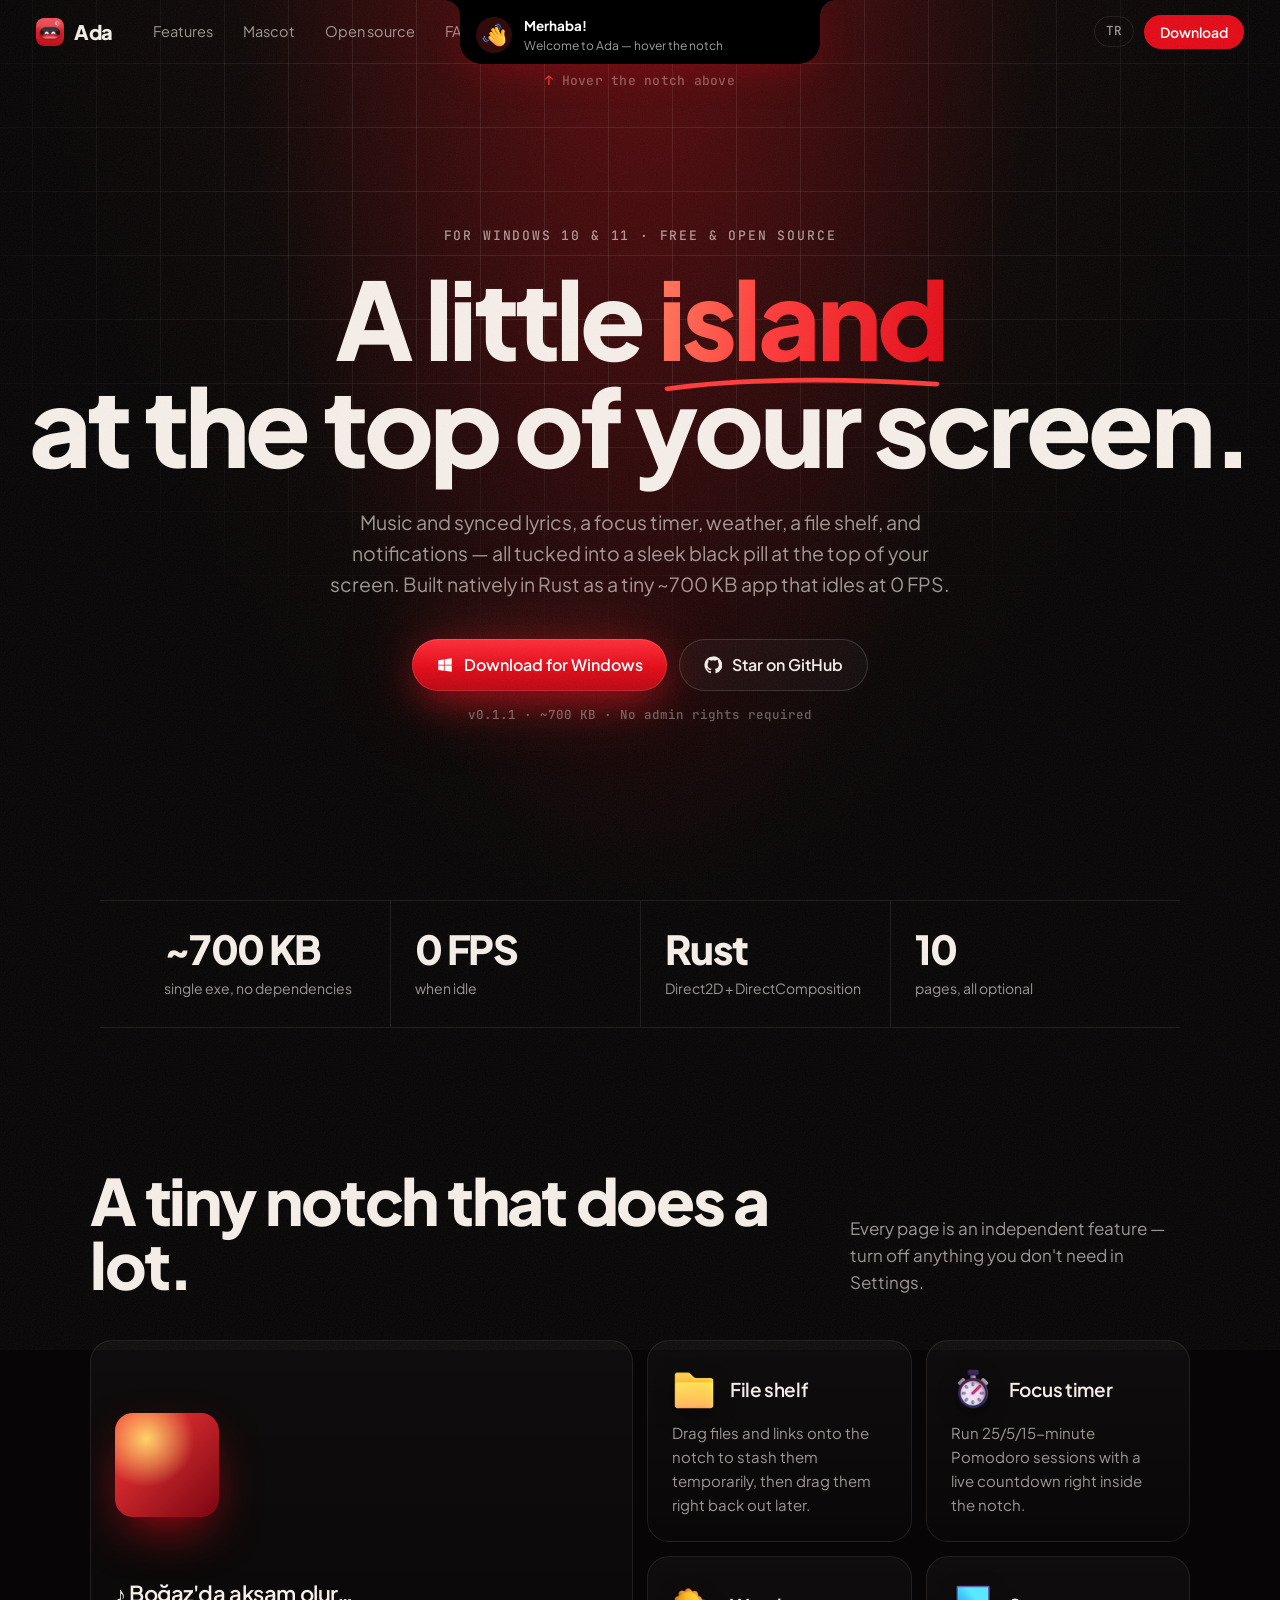
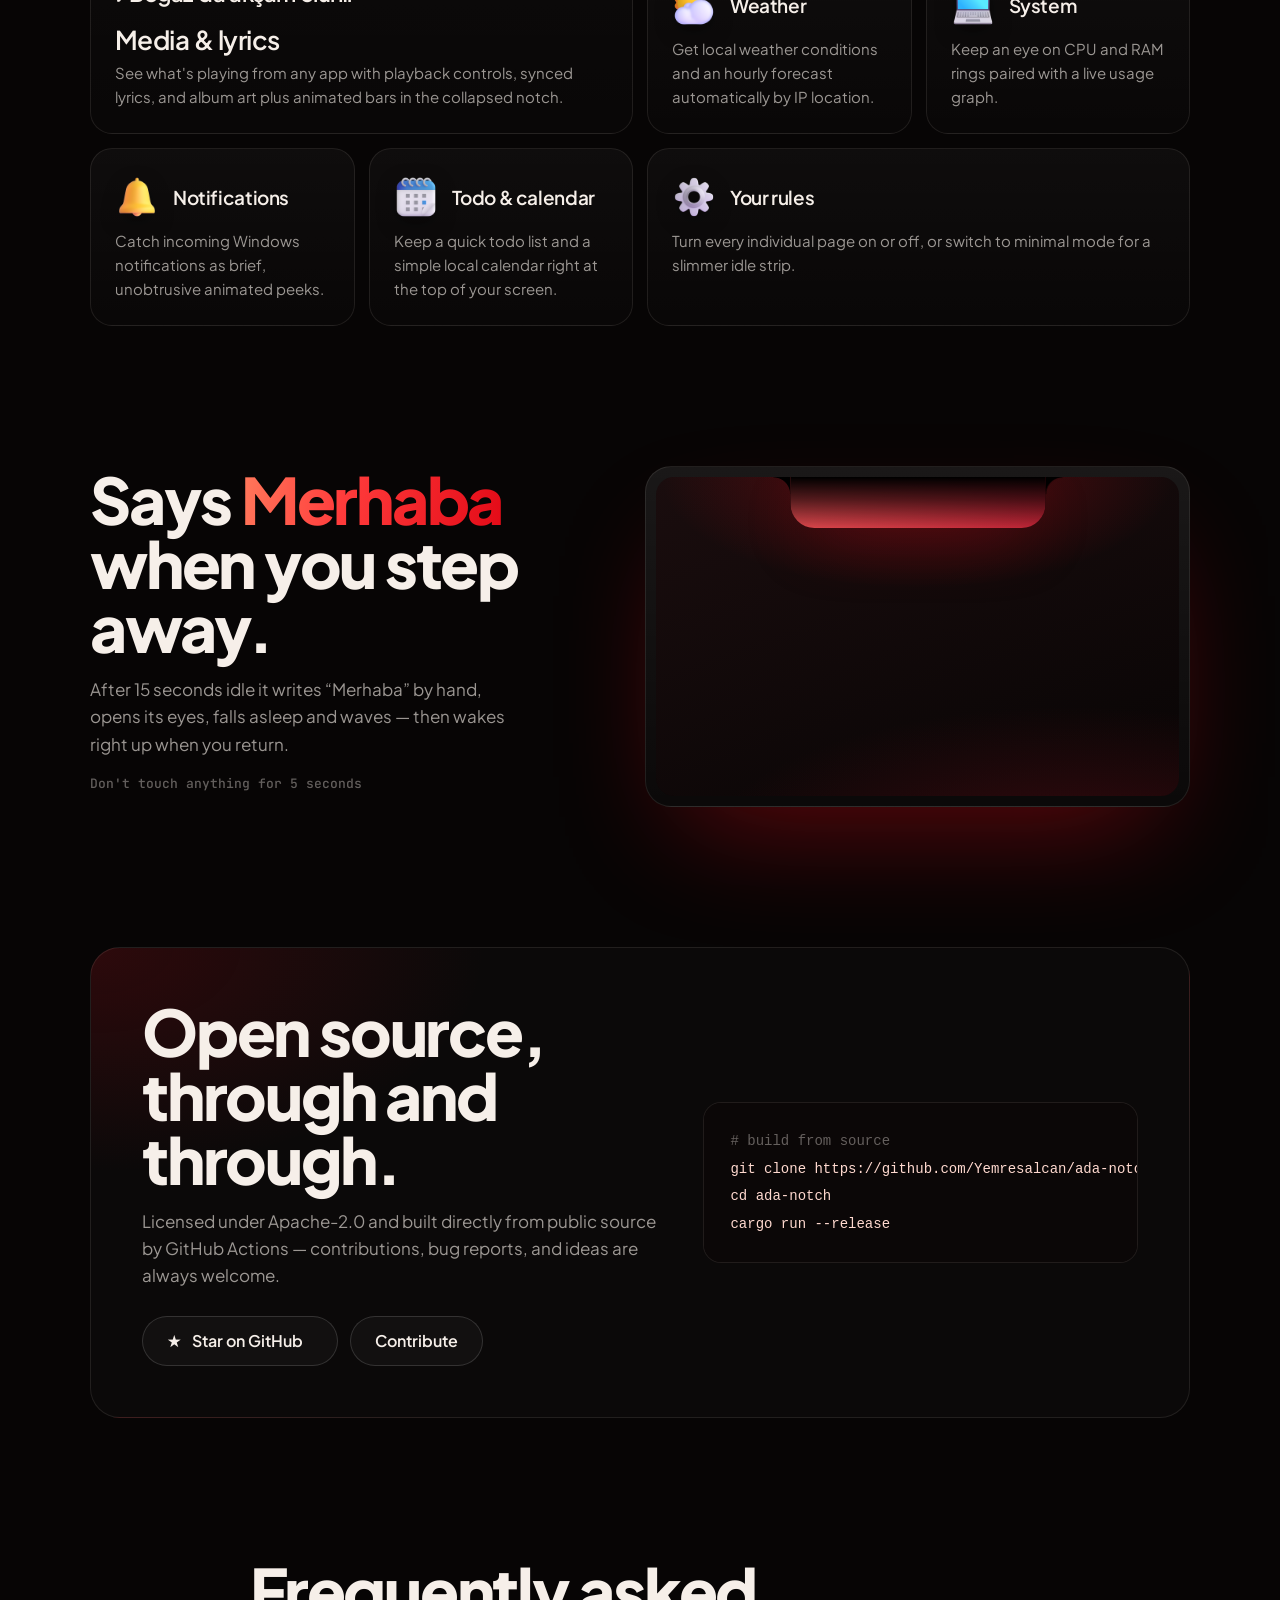
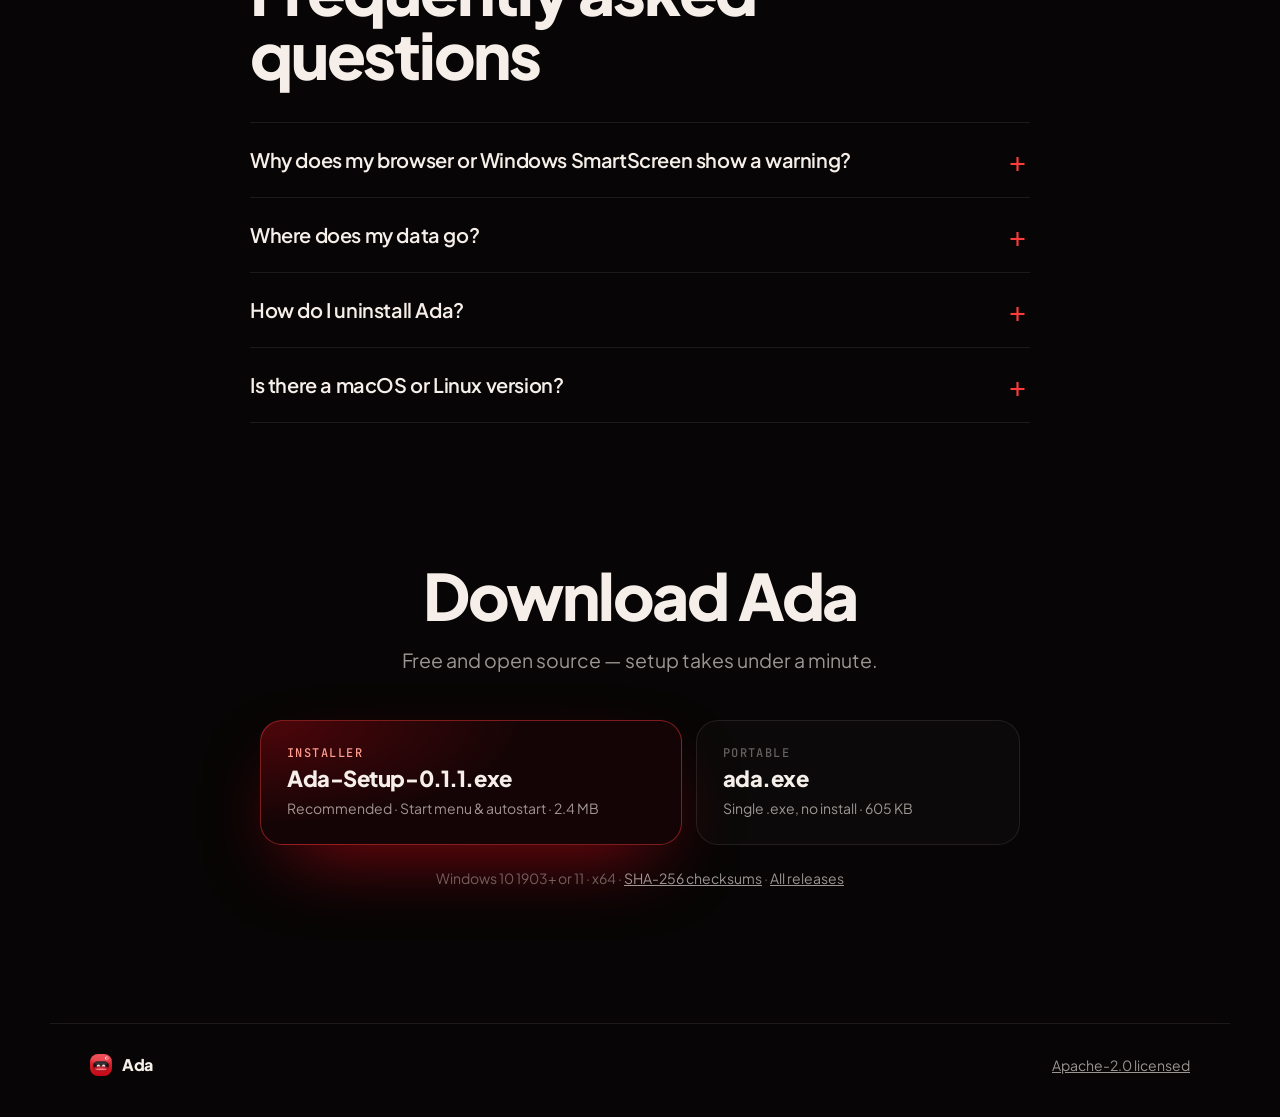
==== docs/index.html @ 8c5341e0 "Website: hero GitHub button asks for a star" ====
<!doctype html>
<html lang="tr">
<head>
  <meta charset="utf-8">
  <meta name="viewport" content="width=device-width, initial-scale=1">
  <title>Ada — Windows için Dynamic Island</title>
  <meta name="description" content="Ada, Windows 10 ve 11 için ücretsiz, açık kaynak Dynamic Island tarzı bir çentik: müzik, şarkı sözleri, odak zamanlayıcısı, hava durumu ve dosya rafı.">
  <meta name="theme-color" content="#070505">
  <meta property="og:title" content="Ada — Dynamic Island for Windows">
  <meta property="og:description" content="A free, open-source Dynamic Island-style notch for Windows 10 & 11.">
  <meta property="og:image" content="assets/og.png">
  <meta property="og:type" content="website">
  <link rel="icon" type="image/png" href="assets/favicon.png">
  <link rel="apple-touch-icon" href="assets/icon.png">
  <link rel="preconnect" href="https://fonts.googleapis.com">
  <link rel="preconnect" href="https://fonts.gstatic.com" crossorigin>
  <link href="https://fonts.googleapis.com/css2?family=Caveat:wght@600&family=JetBrains+Mono:wght@500&family=Plus+Jakarta+Sans:wght@400;500;600;700;800&display=swap" rel="stylesheet">
  <link rel="stylesheet" href="notch.css?v=6">
  <link rel="stylesheet" href="styles.css?v=6">
</head>
<body>
  <div class="grain" aria-hidden="true"></div>

  <!-- The live notch: the page itself plays the Windows screen. -->
  <div class="ada" id="ada" data-state="collapsed" aria-label="Ada demo"></div>

  <header class="nav">
    <a class="brand" href="#top" aria-label="Ada">
      <img src="assets/icon.png" alt="" width="28" height="28">
      <span>Ada</span>
    </a>
    <nav class="nav-links">
      <a href="#features" data-i18n="nav.features">Özellikler</a>
      <a href="#mascot" data-i18n="nav.mascot">Maskot</a>
      <a href="#opensource" data-i18n="nav.opensource">Açık kaynak</a>
      <a href="#faq" data-i18n="nav.faq">SSS</a>
    </nav>
    <div class="nav-actions">
      <button class="lang" id="lang-toggle" type="button" aria-label="Language">EN</button>
      <a class="btn btn-small" data-download="setup" href="https://github.com/Yemresalcan/ada-notch/releases/latest" data-i18n="nav.download">İndir</a>
    </div>
  </header>

  <main id="top">
    <section class="hero">
      <div class="hero-beam" aria-hidden="true"></div>
      <div class="hero-spot" aria-hidden="true"></div>
      <p class="hint"><span class="hint-arrow">↑</span> <span data-i18n="hero.hint">Üstteki çentiğin üzerine gel</span></p>
      <p class="eyebrow reveal" data-i18n="hero.eyebrow">Windows 10 &amp; 11 için · Ücretsiz ve açık kaynak</p>
      <h1 class="reveal" data-i18n-html="hero.title_html">Ekranının tepesinde<br>küçük bir <em>ada</em>.</h1>
      <p class="lede reveal" data-i18n="hero.sub">Müzik ve şarkı sözleri, odak zamanlayıcısı, hava durumu, dosya rafı ve bildirimler — hepsi ekranın tepesindeki küçük, siyah bir çentikte.</p>
      <div class="cta reveal">
        <a class="btn btn-primary" id="hero-download" data-download="setup" href="https://github.com/Yemresalcan/ada-notch/releases/latest">
          <svg viewBox="0 0 24 24" aria-hidden="true"><path d="M3 5.5 10.5 4.5v7H3zM11.5 4.4 21 3v8.5h-9.5zM3 12.5h7.5v7L3 18.5zM11.5 12.5H21V21l-9.5-1.4z"/></svg>
          <span data-i18n="hero.cta">Windows için indir</span>
        </a>
        <a class="btn btn-ghost" href="https://github.com/Yemresalcan/ada-notch">
          <svg viewBox="0 0 24 24" aria-hidden="true"><path d="M12 .5a11.5 11.5 0 0 0-3.6 22.4c.6.1.8-.3.8-.6v-2.2c-3.2.7-3.9-1.4-3.9-1.4-.5-1.3-1.3-1.7-1.3-1.7-1-.7.1-.7.1-.7 1.2.1 1.8 1.2 1.8 1.2 1 1.8 2.8 1.3 3.5 1 .1-.8.4-1.3.7-1.6-2.6-.3-5.2-1.3-5.2-5.7 0-1.3.4-2.3 1.2-3.1-.1-.3-.5-1.5.1-3.1 0 0 1-.3 3.2 1.2a11 11 0 0 1 5.8 0c2.2-1.5 3.2-1.2 3.2-1.2.6 1.6.2 2.8.1 3.1.8.8 1.2 1.9 1.2 3.1 0 4.4-2.7 5.4-5.2 5.7.4.4.8 1.1.8 2.2v3.3c0 .3.2.7.8.6A11.5 11.5 0 0 0 12 .5Z"/></svg>
          <span data-i18n="hero.cta2">GitHub'da starla</span>
        </a>
      </div>
      <p class="meta reveal" data-i18n="hero.meta">v0.1.1 · ~700 KB · Kurulum yönetici izni istemez</p>
    </section>

    <section class="stats" aria-label="Ada in numbers">
      <div class="stat"><b data-i18n="stat.size.v">~700 KB</b><span data-i18n="stat.size.l">tek exe, bağımlılık yok</span></div>
      <div class="stat"><b data-i18n="stat.cpu.v">0 FPS</b><span data-i18n="stat.cpu.l">boştayken</span></div>
      <div class="stat"><b data-i18n="stat.native.v">Rust</b><span data-i18n="stat.native.l">Direct2D + DirectComposition</span></div>
      <div class="stat"><b data-i18n="stat.pages.v">10</b><span data-i18n="stat.pages.l">sayfa, hepsi isteğe bağlı</span></div>
    </section>

    <section class="features" id="features">
      <header class="section-head">
        <h2 data-i18n="feat.title">Küçük bir çentik, bir sürü iş.</h2>
        <p data-i18n="feat.sub">Her sayfa ayrı bir özellik; istemediğini Ayarlar'dan kapat.</p>
      </header>
      <div class="grid">
        <article class="card card-wide">
          <div class="card-art art-media" aria-hidden="true">
            <div class="cover"></div>
            <div class="track"><i></i><i></i><i></i><i></i><i></i></div>
            <div class="lyric"><span>♪ Boğaz'da akşam olur…</span></div>
          </div>
          <h3 data-i18n="feat.media.t">Müzik ve şarkı sözleri</h3>
          <p data-i18n="feat.media.d">Herhangi bir uygulamada çalan şarkı, kontroller ve senkron sözler.</p>
        </article>
        <article class="card">
          <div class="card-head">
            <img class="card-icon" src="assets/icons/shelf.png" alt="" width="44" height="44" loading="lazy">
            <h3 data-i18n="feat.shelf.t">Dosya rafı</h3>
          </div>
          <p data-i18n="feat.shelf.d">Dosya ve linkleri çentiğe bırak, sonra geri sürükle.</p>
        </article>
        <article class="card">
          <div class="card-head">
            <img class="card-icon" src="assets/icons/focus.png" alt="" width="44" height="44" loading="lazy">
            <h3 data-i18n="feat.focus.t">Odak zamanlayıcısı</h3>
          </div>
          <p data-i18n="feat.focus.d">Pomodoro 25/5/15, çentikte canlı geri sayım.</p>
        </article>
        <article class="card">
          <div class="card-head">
            <img class="card-icon" src="assets/icons/weather.png" alt="" width="44" height="44" loading="lazy">
            <h3 data-i18n="feat.weather.t">Hava durumu</h3>
          </div>
          <p data-i18n="feat.weather.d">Bulunduğun yer için anlık durum ve saatlik tahmin.</p>
        </article>
        <article class="card">
          <div class="card-head">
            <img class="card-icon" src="assets/icons/system.png" alt="" width="44" height="44" loading="lazy">
            <h3 data-i18n="feat.system.t">Sistem</h3>
          </div>
          <p data-i18n="feat.system.d">CPU ve RAM halkaları, canlı grafik.</p>
        </article>
        <article class="card">
          <div class="card-head">
            <img class="card-icon" src="assets/icons/notify.png" alt="" width="44" height="44" loading="lazy">
            <h3 data-i18n="feat.notify.t">Bildirimler</h3>
          </div>
          <p data-i18n="feat.notify.d">Windows bildirimleri kısa bir “peek” olarak.</p>
        </article>
        <article class="card">
          <div class="card-head">
            <img class="card-icon" src="assets/icons/todo.png" alt="" width="44" height="44" loading="lazy">
            <h3 data-i18n="feat.todo.t">Yapılacaklar ve takvim</h3>
          </div>
          <p data-i18n="feat.todo.d">Hızlı liste ve sade, yerel bir takvim.</p>
        </article>
        <article class="card card-span2">
          <div class="card-head">
            <img class="card-icon" src="assets/icons/settings.png" alt="" width="44" height="44" loading="lazy">
            <h3 data-i18n="feat.settings.t">Senin kuralların</h3>
          </div>
          <p data-i18n="feat.settings.d">Her sayfayı aç/kapat, istersen minimal mod.</p>
        </article>
      </div>
    </section>

    <section class="mascot" id="mascot">
      <div class="mascot-copy">
        <h2 data-i18n-html="mascot.title_html">Boşta kalınca<br><em>Merhaba</em> der.</h2>
        <p data-i18n="mascot.sub">15 saniye dokunmazsan elle “Merhaba” yazar, gözlerini açar, uyur ve el sallar. Döndüğünde uyanır.</p>
        <p class="try" data-i18n="mascot.try">Sayfada 5 saniye hiçbir şeye dokunma</p>
      </div>
      <div class="mascot-stage" aria-hidden="true">
        <div class="stage-screen">
          <div class="ada ada-demo" id="ada-demo" data-state="mascot"></div>
        </div>
      </div>
    </section>

    <section class="opensource" id="opensource">
      <div class="os-card">
        <div>
          <h2 data-i18n="os.title">Açık kaynak, sonuna kadar.</h2>
          <p data-i18n="os.sub">Apache-2.0 lisanslı. Her sürüm herkese açık kaynaktan GitHub Actions ile derlenir; katkılar çok değerli.</p>
          <div class="cta">
            <a class="btn btn-ghost" href="https://github.com/Yemresalcan/ada-notch">
              <span aria-hidden="true">★</span> <span data-i18n="os.star">GitHub'da yıldız ver</span> <b class="stars" data-stars></b>
            </a>
            <a class="btn btn-ghost" href="https://github.com/Yemresalcan/ada-notch/blob/main/CONTRIBUTING.md" data-i18n="os.contribute">Katkıda bulun</a>
          </div>
        </div>
        <pre class="code" aria-label="Build from source"><code><span class="c"># build from source</span>
git clone https://github.com/Yemresalcan/ada-notch
cd ada-notch
cargo run --release</code></pre>
      </div>
    </section>

    <section class="faq" id="faq">
      <h2 data-i18n="faq.title">Sık sorulanlar</h2>
      <details>
        <summary data-i18n="faq.q1">İndirirken neden uyarı çıkıyor?</summary>
        <p data-i18n="faq.a1">Ada yeni ve henüz kod imzalı değil; tarayıcılar ve SmartScreen az indirilen dosyalar için itibar uyarısı gösterir. Bu bir virüs tespiti değildir.</p>
      </details>
      <details>
        <summary data-i18n="faq.q2">Verilerim nereye gidiyor?</summary>
        <p data-i18n="faq.a2">Her şey bilgisayarında, %APPDATA%\Ada içinde kalır. Telemetri yok.</p>
      </details>
      <details>
        <summary data-i18n="faq.q3">Nasıl kaldırırım?</summary>
        <p data-i18n="faq.a3">Ayarlar › Uygulamalar › Ada › Kaldır.</p>
      </details>
      <details>
        <summary data-i18n="faq.q4">Mac veya Linux sürümü var mı?</summary>
        <p data-i18n="faq.a4">Hayır, Ada yalnızca Windows içindir.</p>
      </details>
    </section>

    <section class="download" id="download">
      <h2 data-i18n="dl.title">Ada'yı indir</h2>
      <p class="lede" data-i18n="dl.sub">Ücretsiz. Kurulum bir dakika sürmez.</p>
      <div class="dl-grid">
        <a class="dl-card dl-primary" id="dl-setup" href="https://github.com/Yemresalcan/ada-notch/releases/latest">
          <span class="dl-kicker" data-i18n="dl.setup">Kurulum dosyası</span>
          <b>Ada-Setup-<span data-version>0.1.1</span>.exe</b>
          <span class="dl-note"><span data-i18n="dl.setup_note">Önerilen · Başlat menüsü ve otomatik başlatma</span> · <span data-size="setup">2.4 MB</span></span>
        </a>
        <a class="dl-card" id="dl-portable" href="https://github.com/Yemresalcan/ada-notch/releases/latest">
          <span class="dl-kicker" data-i18n="dl.portable">Taşınabilir</span>
          <b>ada.exe</b>
          <span class="dl-note"><span data-i18n="dl.portable_note">Kurulumsuz tek .exe</span> · <span data-size="portable">605 KB</span></span>
        </a>
      </div>
      <p class="dl-foot">
        <span data-i18n="dl.req">Windows 10 1903+ veya 11 · x64</span> ·
        <a id="dl-sha" href="https://github.com/Yemresalcan/ada-notch/releases/latest" data-i18n="dl.sha">SHA-256 değerleri</a> ·
        <a href="https://github.com/Yemresalcan/ada-notch/releases" data-i18n="dl.all">Tüm sürümler</a>
      </p>
    </section>
  </main>

  <footer class="footer">
    <span class="brand"><img src="assets/icon.png" alt="" width="22" height="22"> Ada</span>
    <span><a href="https://github.com/Yemresalcan/ada-notch/blob/main/LICENSE" data-i18n="footer.license">Apache-2.0 lisanslı</a></span>
  </footer>

  <script src="notch.js?v=6" defer></script>
  <script src="js/i18n.js?v=6" defer></script>
  <script src="js/release.js?v=6" defer></script>
  <script src="main.js?v=6" defer></script>
</body>
</html>
---- docs/notch.css ----
/* Live Ada notch replica (same geometry as the app: 150x30 collapsed,
   420x140 expanded, concave top "ears", springy resize). */
.ada {
  --w: 230px;
  --h: 30px;
  --r: 14px;
  --ear: 10px;
  position: fixed;
  top: 0;
  left: 50%;
  transform: translateX(-50%);
  z-index: 60;
  font-family: "Segoe UI Variable Text", "Segoe UI", "Plus Jakarta Sans", sans-serif;
  color: #fff;
  user-select: none;
}
.ada[data-state="collapsed"] { --w: 230px; --h: 30px; --r: 14px; --ear: 10px; }
.ada[data-state="mascot"] { --w: 150px; --h: 30px; --r: 14px; --ear: 10px; }
.ada[data-state="peek"] { --w: 360px; --h: 64px; --r: 22px; --ear: 15px; }
.ada[data-state="expanded"] { --w: 420px; --h: 140px; --r: 32px; --ear: 22px; }

.ada-body {
  position: relative;
  width: var(--w);
  height: var(--h);
  background: #000;
  border-radius: 0 0 var(--r) var(--r);
  transition:
    width 0.62s cubic-bezier(0.34, 1.42, 0.52, 1),
    height 0.62s cubic-bezier(0.34, 1.42, 0.52, 1),
    border-radius 0.5s ease;
  box-shadow: 0 10px 40px -10px rgba(227, 10, 23, 0.35);
}
/* Concave ears: a square minus a quarter circle, flush with the top edge. */
.ada-body::before,
.ada-body::after {
  content: "";
  position: absolute;
  top: 0;
  width: var(--ear);
  height: var(--ear);
  transition: width 0.5s, height 0.5s;
}
.ada-body::before { right: 100%; background: radial-gradient(circle at 0 100%, transparent calc(var(--ear) - 0.5px), #000 var(--ear)); }
.ada-body::after { left: 100%; background: radial-gradient(circle at 100% 100%, transparent calc(var(--ear) - 0.5px), #000 var(--ear)); }

.ada-layer {
  position: absolute;
  inset: 0;
  opacity: 0;
  pointer-events: none;
  transition: opacity 0.25s ease;
  overflow: hidden;
  border-radius: inherit;
}
.ada[data-state="collapsed"] .ada-collapsed,
.ada[data-state="peek"] .ada-peek,
.ada[data-state="mascot"] .ada-mascot,
.ada[data-state="expanded"] .ada-panel { opacity: 1; pointer-events: auto; transition-delay: 0.18s; }

/* ---- collapsed: live activity (music) ---- */
.ada-collapsed { display: flex; align-items: center; gap: 10px; padding: 0 14px 0 10px; }
.ada-art { width: 20px; height: 20px; flex: none; border-radius: 5px; background: radial-gradient(circle at 30% 25%, #ffd36a, transparent 50%), linear-gradient(135deg, #ff3b3b, #7a0612); }
.ada-song { flex: 1; min-width: 0; font-size: 11px; color: rgba(255, 255, 255, 0.62); white-space: nowrap; overflow: hidden; text-overflow: ellipsis; }
.ada-bars { display: flex; gap: 2.5px; align-items: center; height: 14px; }
.ada-bars i { width: 2.5px; height: 30%; border-radius: 2px; background: #fff; animation: ada-eq 0.9s ease-in-out infinite; }
.ada-bars i:nth-child(2) { animation-delay: -0.25s; }
.ada-bars i:nth-child(3) { animation-delay: -0.5s; }
.ada-bars i:nth-child(4) { animation-delay: -0.12s; }
@keyframes ada-eq { 50% { height: 100%; } }

/* ---- peek ---- */
.ada-peek { display: flex; align-items: center; gap: 12px; padding: 6px 18px 0 16px; }
.ada-bubble { width: 36px; height: 36px; flex: none; display: grid; place-items: center; border-radius: 50%; background: rgba(255, 59, 59, 0.2); overflow: visible; }
.ada-bubble img { width: 26px; height: 26px; display: block; transform-origin: 70% 80%; animation: ada-peek-wave 1.6s ease-in-out 2; }
@keyframes ada-peek-wave { 0%, 100% { transform: rotate(0); } 20% { transform: rotate(-16deg); } 40% { transform: rotate(12deg); } 60% { transform: rotate(-10deg); } 80% { transform: rotate(6deg); } }
.ada-peek b { display: block; font-size: 13.5px; }
.ada-peek b + span { display: block; font-size: 12px; color: rgba(255, 255, 255, 0.62); white-space: nowrap; overflow: hidden; text-overflow: ellipsis; }

/* ---- expanded panel ---- */
.ada-panel { font-size: 12px; }
.ada-head { position: absolute; left: 0; right: 0; top: 0; height: 30px; display: flex; align-items: center; justify-content: center; gap: 8px; }
.ada-title { position: absolute; left: 14px; font-weight: 700; font-size: 14.5px; }
.ada-date { color: #fff; font-size: 12.5px; }
.ada-clock { font-weight: 700; font-size: 13.5px; }
.ada-ring { width: 15px; height: 15px; }
.ada-viewport { position: absolute; left: 38px; right: 38px; top: 32px; height: 88px; overflow: hidden; }
.ada-track { display: flex; height: 100%; transition: transform 0.55s cubic-bezier(0.34, 1.2, 0.5, 1); }
.ada-page { flex: 0 0 100%; height: 100%; position: relative; }
.ada-arrow {
  position: absolute;
  top: 67px;
  width: 18px;
  height: 18px;
  margin-top: -9px;
  border: 0;
  border-radius: 50%;
  background: rgba(255, 255, 255, 0.14);
  color: #fff;
  font: 10px/18px sans-serif;
  padding: 0;
  cursor: pointer;
}
.ada-arrow:hover { background: rgba(255, 255, 255, 0.24); }
.ada-prev { left: 9px; }
.ada-next { right: 9px; }
.ada-dots { position: absolute; bottom: 7px; left: 0; right: 0; display: flex; justify-content: center; gap: 5px; }
.ada-dots button { width: 5px; height: 5px; padding: 0; border: 0; border-radius: 3px; background: rgba(255, 255, 255, 0.38); cursor: pointer; transition: width 0.3s, background 0.3s; }
.ada-dots button.on { width: 14px; background: #fff; }

/* pages */
.pg-media { display: flex; gap: 14px; align-items: center; }
.pg-media .cover { width: 64px; height: 64px; flex: none; border-radius: 12px; background: radial-gradient(circle at 30% 25%, #ffd36a, transparent 45%), linear-gradient(135deg, #ff3b3b, #7a0612); }
.pg-media .info { flex: 1; min-width: 0; }
.pg-media b { display: block; font-size: 14px; }
.pg-media .artist { color: rgba(255, 255, 255, 0.62); font-size: 12px; }
.pg-media .bar { height: 3px; margin: 9px 0 4px; border-radius: 2px; background: rgba(255, 255, 255, 0.14); overflow: hidden; }
.pg-media .bar i { display: block; height: 100%; width: 35%; background: #fff; border-radius: 2px; transition: width 1s linear; }
.pg-media .ctrls { display: flex; gap: 22px; justify-content: center; font-size: 13px; }
.pg-ring { display: flex; align-items: center; gap: 18px; height: 100%; }
.pg-ring .big { position: relative; width: 70px; height: 70px; flex: none; }
.pg-ring .big svg { width: 100%; height: 100%; transform: rotate(-90deg); }
.pg-ring .big b { position: absolute; inset: 0; display: grid; place-items: center; font-size: 14px; }
.pg-ring .pills { display: flex; gap: 6px; flex-wrap: wrap; }
.pg-ring .pills span { padding: 6px 12px; border-radius: 12px; background: rgba(255, 255, 255, 0.08); font-size: 12px; }
.pg-ring .note { margin-top: 8px; font-size: 11px; color: rgba(255, 255, 255, 0.5); }
.pg-weather { display: flex; align-items: center; gap: 16px; height: 100%; }
.pg-weather .now { display: flex; align-items: center; gap: 6px; }
.pg-weather .emoji { font-size: 30px; }
.pg-weather .temp { font-size: 28px; font-weight: 700; }
.pg-weather .cond { font-size: 11px; color: rgba(255, 255, 255, 0.62); }
.pg-weather .hours { flex: 1; display: flex; justify-content: space-between; padding: 8px 10px; border-radius: 10px; background: rgba(255, 255, 255, 0.08); text-align: center; font-size: 11px; }
.pg-weather .hours span { display: block; color: rgba(255, 255, 255, 0.62); }
.pg-system { display: flex; align-items: center; gap: 14px; height: 100%; }
.pg-system .gauge { position: relative; width: 56px; height: 56px; flex: none; text-align: center; }
.pg-system .gauge svg { width: 100%; height: 100%; transform: rotate(-90deg); }
.pg-system .gauge b { position: absolute; inset: 0; display: grid; place-items: center; font-size: 12px; }
.pg-system .spark { flex: 1; height: 64px; border-radius: 10px; background: rgba(255, 255, 255, 0.08); padding: 6px 8px; }
.pg-system .spark svg { width: 100%; height: 100%; }
.ring-track { fill: none; stroke-width: 5; }
.ring-value { fill: none; stroke-width: 5; stroke-linecap: round; transition: stroke-dashoffset 0.8s ease; }

/* ---- mascot ---- */
.ada-mascot { border-radius: 0 0 var(--r) var(--r); }
.ada-glow {
  position: absolute;
  inset: 0;
  background: linear-gradient(90deg, #ff5459, #c8102e);
  opacity: 0;
  transition: opacity 0.6s;
  animation: ada-shimmer 4s ease-in-out infinite alternate;
  background-size: 160% 100%;
}
.ada-glow::after { content: ""; position: absolute; inset: 0; background: linear-gradient(#000 0%, rgba(0, 0, 0, 0.6) 45%, transparent 100%); }
@keyframes ada-shimmer { to { background-position: 100% 0; } }
.ada-hello {
  position: absolute;
  inset: 0;
  display: grid;
  place-items: center;
  font: 600 21px/1 "Caveat", "Segoe Script", cursive;
  color: #fff;
  clip-path: inset(0 100% 0 0);
  opacity: 0;
}
.ada-eyes { position: absolute; inset: 0; display: flex; justify-content: center; align-items: center; gap: 13px; opacity: 0; transition: opacity 0.4s; padding-top: 2px; }
.ada-eye {
  width: 8px;
  height: 12px;
  border-radius: 50%;
  background: #fff;
  box-shadow: 0 0 10px 2px rgba(255, 220, 220, 0.7);
  transition: transform 0.35s cubic-bezier(0.34, 1.5, 0.6, 1), height 0.25s, border-radius 0.25s;
}
.ada-hand {
  position: absolute;
  top: 6px;
  left: calc(50% + 19px);
  width: 18px;
  height: 18px;
  background: url("assets/hand.png") center / contain no-repeat;
  transform-origin: 30% 85%;
  transform: scale(0);
}

/* mascot phases (set on .ada as data-phase) */
.ada[data-phase="greeting"] .ada-glow,
.ada[data-phase="looking"] .ada-glow,
.ada[data-phase="sleeping"] .ada-glow,
.ada[data-phase="waking"] .ada-glow { opacity: 0.85; }
.ada[data-phase="greeting"] .ada-hello { animation: ada-write 3.1s ease forwards; }
@keyframes ada-write {
  0% { opacity: 1; clip-path: inset(0 100% 0 0); }
  52% { opacity: 1; clip-path: inset(0 0 0 0); }
  84% { opacity: 1; clip-path: inset(0 0 0 0); }
  100% { opacity: 0; clip-path: inset(0 0 0 0); }
}
.ada[data-phase="looking"] .ada-eyes,
.ada[data-phase="sleeping"] .ada-eyes,
.ada[data-phase="waking"] .ada-eyes { opacity: 1; }
.ada[data-phase="looking"] .ada-eyes { animation: ada-look 3s ease-in-out infinite; }
@keyframes ada-look { 0%, 100% { transform: translateX(0); } 30% { transform: translateX(-3.5px); } 70% { transform: translateX(3.5px); } }
.ada[data-phase="looking"] .ada-eye { animation: ada-blink 3.6s infinite; }
@keyframes ada-blink { 0%, 92%, 100% { transform: scaleY(1); } 95% { transform: scaleY(0.1); } }
/* sleeping: "^ ^" eyes and a waving 3D hand */
.ada[data-phase="sleeping"] .ada-eye {
  height: 6px;
  width: 11px;
  background: transparent;
  border: 2.6px solid #fff;
  border-bottom: 0;
  border-radius: 11px 11px 0 0;
  box-shadow: 0 -3px 10px -2px rgba(255, 220, 220, 0.7);
}
.ada[data-phase="sleeping"] .ada-hand { animation: ada-wave 4s ease-in-out infinite; }
@keyframes ada-wave {
  0% { transform: scale(0) rotate(0); }
  6% { transform: scale(1.15) rotate(0); }
  10%, 18%, 26%, 34% { transform: scale(1) rotate(-20deg); }
  14%, 22%, 30%, 38% { transform: scale(1) rotate(20deg); }
  42% { transform: scale(1) rotate(0); }
  47%, 100% { transform: scale(0) rotate(0); }
}
.ada[data-phase="waking"] .ada-eye { transform: translateX(var(--look, 0px)) scale(1.18); }

/* demo instance inside the mascot section */
.ada-demo {
  position: absolute;
  top: 0;
  left: 50%;
  transform: translateX(-50%) scale(1.7);
  transform-origin: 50% 0;
  z-index: 1;
}
@media (max-width: 600px) {
  .ada:not(.ada-demo) { transform: translateX(-50%) scale(0.86); transform-origin: 50% 0; }
  .ada-demo { transform: translateX(-50%) scale(1.25); }
}
---- docs/styles.css ----
/* Ada landing page — "a red island in the night". */
:root {
  --bg: #070505;
  --bg-2: #0e0909;
  --ink: #f6efe9;
  --muted: rgba(246, 239, 233, 0.62);
  --faint: rgba(246, 239, 233, 0.38);
  --line: rgba(246, 239, 233, 0.09);
  --red: #e30a17;
  --red-hot: #ff3b3b;
  --ember: #ff6a3d;
  --radius: 22px;
  --display: "Plus Jakarta Sans", "Segoe UI", sans-serif;
  --body: "Plus Jakarta Sans", "Segoe UI", sans-serif;
  --mono: "JetBrains Mono", ui-monospace, monospace;
}

* { box-sizing: border-box; }
html { scroll-behavior: smooth; }
body {
  margin: 0;
  background: var(--bg);
  color: var(--ink);
  font: 400 17px/1.6 var(--body);
  -webkit-font-smoothing: antialiased;
  overflow-x: hidden;
  /* The notch's light falls on the top of the page. */
  background-image:
    radial-gradient(ellipse 46% 38% at 50% -6%, rgba(227, 10, 23, 0.42), transparent 70%),
    radial-gradient(ellipse 80% 60% at 50% -20%, rgba(255, 106, 61, 0.10), transparent 70%);
  background-repeat: no-repeat;
}
main, .nav, .footer { position: relative; z-index: 1; }
a { color: inherit; }
img { display: block; }
::selection { background: var(--red); color: #fff; }

.grain {
  position: fixed;
  inset: -50%;
  z-index: 50;
  pointer-events: none;
  opacity: 0.07;
  background-image: url("data:image/svg+xml,%3Csvg xmlns='http://www.w3.org/2000/svg' width='160' height='160'%3E%3Cfilter id='n'%3E%3CfeTurbulence type='fractalNoise' baseFrequency='.85' numOctaves='3' stitchTiles='stitch'/%3E%3C/filter%3E%3Crect width='100%25' height='100%25' filter='url(%23n)'/%3E%3C/svg%3E");
  animation: grain 1.2s steps(6) infinite;
}
@keyframes grain {
  0% { transform: translate(0, 0); }
  33% { transform: translate(-3%, 2%); }
  66% { transform: translate(2%, -3%); }
  100% { transform: translate(0, 0); }
}

/* ---- nav (leaves the top center free for the notch) ---- */
.nav {
  position: fixed;
  top: 0;
  left: 0;
  right: 0;
  display: flex;
  align-items: center;
  justify-content: space-between;
  padding: 14px clamp(16px, 3vw, 36px);
  z-index: 40;
  pointer-events: none;
}
.nav > * { pointer-events: auto; }
.nav::before {
  content: "";
  position: absolute;
  inset: 0;
  background: linear-gradient(var(--bg) 20%, transparent);
  z-index: -1;
  opacity: var(--nav-fill, 0);
  transition: opacity 0.3s;
}
.brand {
  display: inline-flex;
  align-items: center;
  gap: 10px;
  font: 800 20px/1 var(--display);
  letter-spacing: -0.02em;
  text-decoration: none;
}
.brand img { border-radius: 8px; }
.nav-links { display: flex; gap: 6px; margin-right: auto; margin-left: 28px; }
.nav-links a {
  font-size: 14.5px;
  color: var(--muted);
  text-decoration: none;
  padding: 6px 12px;
  border-radius: 999px;
  transition: color 0.2s, background 0.2s;
}
.nav-links a:hover { color: var(--ink); background: rgba(255, 255, 255, 0.05); }
.nav-actions { display: flex; align-items: center; gap: 10px; }
.lang {
  font: 500 12.5px/1 var(--mono);
  color: var(--muted);
  background: none;
  border: 1px solid var(--line);
  border-radius: 999px;
  padding: 8px 11px;
  cursor: pointer;
}
.lang:hover { color: var(--ink); border-color: rgba(255, 255, 255, 0.25); }
/* Keep the links clear of the notch on narrower screens. */
@media (max-width: 1080px) { .nav-links { display: none; } }

/* ---- buttons ---- */
.btn {
  display: inline-flex;
  align-items: center;
  gap: 10px;
  font: 600 16px/1 var(--body);
  text-decoration: none;
  border-radius: 999px;
  padding: 16px 24px;
  transition: transform 0.25s cubic-bezier(.34, 1.56, .64, 1), box-shadow 0.25s, background 0.25s, border-color 0.25s;
}
.btn svg { width: 18px; height: 18px; fill: currentColor; }
.btn:hover { transform: translateY(-2px); }
.btn-primary {
  color: #fff;
  background: linear-gradient(180deg, #ff2d3a, var(--red) 55%, #b80712);
  box-shadow: 0 0 0 1px rgba(255, 255, 255, 0.12) inset, 0 12px 40px -8px rgba(227, 10, 23, 0.75), 0 0 80px -10px rgba(255, 59, 59, 0.5);
}
.btn-primary:hover { box-shadow: 0 0 0 1px rgba(255, 255, 255, 0.2) inset, 0 16px 50px -8px rgba(227, 10, 23, 0.95), 0 0 120px -10px rgba(255, 59, 59, 0.7); }
.btn-ghost { color: var(--ink); border: 1px solid rgba(255, 255, 255, 0.14); background: rgba(255, 255, 255, 0.03); }
.btn-ghost:hover { border-color: rgba(255, 255, 255, 0.3); background: rgba(255, 255, 255, 0.06); }
.btn-small { padding: 10px 16px; font-size: 14px; color: #fff; background: var(--red); }
.btn-small:hover { background: var(--red-hot); }

/* ---- hero ---- */
.hero {
  min-height: 100svh;
  display: flex;
  flex-direction: column;
  align-items: center;
  justify-content: center;
  text-align: center;
  padding: 140px 20px 90px;
  position: relative;
}
.hero::before {
  /* Faint blueprint grid, fading out toward the bottom of the hero. */
  content: "";
  position: absolute;
  inset: 0;
  background-image: linear-gradient(var(--line) 1px, transparent 1px), linear-gradient(90deg, var(--line) 1px, transparent 1px);
  background-size: 64px 64px;
  background-position: center -1px;
  -webkit-mask-image: radial-gradient(ellipse 80% 70% at 50% 20%, #000 30%, transparent 80%);
  mask-image: radial-gradient(ellipse 80% 70% at 50% 20%, #000 30%, transparent 80%);
  pointer-events: none;
  z-index: -1;
}
.hero-beam {
  position: absolute;
  top: 0;
  left: 0;
  right: 0;
  margin: 0 auto;
  width: min(760px, 90vw);
  height: 70vh;
  rotate: var(--tilt, 0deg);
  transform-origin: 50% 0;
  transition: rotate 0.25s linear;
  background: conic-gradient(from 180deg at 50% 0%, transparent 155deg, rgba(255, 59, 59, 0.16) 175deg, rgba(255, 106, 61, 0.22) 180deg, rgba(255, 59, 59, 0.16) 185deg, transparent 205deg);
  filter: blur(18px);
  pointer-events: none;
  animation: beam 7s ease-in-out infinite;
}
@keyframes beam { 50% { opacity: 0.55; transform: scaleX(1.15); } }
/* Light that follows the cursor (main.js sets --hx/--hy/--hon/--tilt on .hero). */
.hero-spot {
  position: absolute;
  inset: 0;
  pointer-events: none;
  z-index: -1;
  opacity: var(--hon, 0);
  transition: opacity 0.6s ease;
  background: radial-gradient(520px circle at var(--hx, 50%) var(--hy, 30%), rgba(255, 40, 40, 0.30), rgba(227, 10, 23, 0.10) 40%, transparent 70%);
}
.hero-spot::after {
  /* the grid, brighter, visible only around the cursor */
  content: "";
  position: absolute;
  inset: 0;
  background-image: linear-gradient(rgba(255, 90, 90, 0.32) 1px, transparent 1px), linear-gradient(90deg, rgba(255, 90, 90, 0.32) 1px, transparent 1px);
  background-size: 64px 64px;
  background-position: center -1px;
  -webkit-mask-image: radial-gradient(260px circle at var(--hx, 50%) var(--hy, 30%), #000, transparent 75%);
  mask-image: radial-gradient(260px circle at var(--hx, 50%) var(--hy, 30%), #000, transparent 75%);
}
.hint {
  position: absolute;
  top: 74px;
  margin: 0;
  font: 500 13px/1 var(--mono);
  color: var(--faint);
  letter-spacing: 0.02em;
  transition: opacity 0.4s;
}
.hint-arrow { display: inline-block; animation: nudge 1.6s ease-in-out infinite; color: var(--red-hot); }
@keyframes nudge { 50% { transform: translateY(-5px); } }
body.notch-touched .hint { opacity: 0; }
.eyebrow {
  margin: 0 0 22px;
  font: 500 13px/1 var(--mono);
  text-transform: uppercase;
  letter-spacing: 0.14em;
  color: var(--muted);
}
h1, h2 { font-family: var(--display); letter-spacing: -0.035em; line-height: 1.0; margin: 0; }
h1 { font-size: clamp(3rem, 8.4vw, 7.6rem); font-weight: 800; }
h1 em, h2 em {
  font-style: normal;
  color: transparent;
  background: linear-gradient(100deg, #ff7a5c 0%, var(--red-hot) 40%, var(--red) 100%);
  -webkit-background-clip: text;
  background-clip: text;
  position: relative;
}
h1 em::after {
  /* A hand-drawn swash under the accent word. */
  content: "";
  position: absolute;
  left: 2%;
  right: 2%;
  bottom: -0.08em;
  height: 0.16em;
  background: url("data:image/svg+xml,%3Csvg xmlns='http://www.w3.org/2000/svg' viewBox='0 0 200 20' preserveAspectRatio='none'%3E%3Cpath d='M3 14 C 50 4, 120 2, 197 9' fill='none' stroke='%23ff3b3b' stroke-width='5' stroke-linecap='round'/%3E%3C/svg%3E") no-repeat center / 100% 100%;
}
.lede { max-width: 620px; margin: 28px auto 0; font-size: clamp(17px, 1.6vw, 19.5px); color: var(--muted); }
.cta { display: flex; flex-wrap: wrap; gap: 12px; justify-content: center; margin-top: 38px; }
.meta { margin: 18px 0 0; font: 500 12.5px/1 var(--mono); color: var(--faint); }

.reveal { opacity: 0; transform: translateY(18px); animation: rise 0.9s cubic-bezier(.2, .8, .2, 1) forwards; }
.hero .reveal:nth-of-type(1) { animation-delay: 0.1s; }
.hero h1.reveal { animation-delay: 0.22s; }
.hero .lede.reveal { animation-delay: 0.38s; }
.hero .cta.reveal { animation-delay: 0.52s; }
.hero .meta.reveal { animation-delay: 0.66s; }
@keyframes rise { to { opacity: 1; transform: none; } }

/* ---- stats ---- */
.stats {
  display: grid;
  grid-template-columns: repeat(4, 1fr);
  max-width: 1080px;
  margin: 0 auto;
  border-top: 1px solid var(--line);
  border-bottom: 1px solid var(--line);
}
.stat { padding: 28px 24px; border-left: 1px solid var(--line); }
.stat:first-child { border-left: 0; }
.stat b { display: block; font: 800 clamp(28px, 3.2vw, 40px)/1 var(--display); letter-spacing: -0.04em; }
.stat span { display: block; margin-top: 8px; font-size: 14px; color: var(--muted); }

/* ---- sections ---- */
section { padding: 0 clamp(16px, 4vw, 40px); }
.features, .mascot, .opensource, .faq, .download { max-width: 1180px; margin: 0 auto; padding-top: 140px; }
.section-head { display: flex; justify-content: space-between; align-items: end; gap: 30px; margin-bottom: 44px; }
.section-head h2, .mascot h2, .opensource h2, .faq h2, .download h2 { font-size: clamp(2.3rem, 5vw, 4.2rem); font-weight: 800; }
.section-head p { max-width: 340px; margin: 0; color: var(--muted); }

.grid { display: grid; grid-template-columns: repeat(4, 1fr); gap: 14px; }
.card {
  position: relative;
  padding: 26px 24px 24px;
  border-radius: var(--radius);
  background: linear-gradient(180deg, rgba(255, 255, 255, 0.035), rgba(255, 255, 255, 0.01));
  border: 1px solid var(--line);
  overflow: hidden;
  transition: border-color 0.3s, transform 0.4s cubic-bezier(.2, .8, .2, 1);
}
.card::before {
  /* Glow that follows the cursor (main.js sets --mx/--my). */
  content: "";
  position: absolute;
  inset: 0;
  background: radial-gradient(360px circle at var(--mx, 50%) var(--my, -30%), rgba(227, 10, 23, 0.18), transparent 60%);
  opacity: 0;
  transition: opacity 0.3s;
  pointer-events: none;
}
.card:hover { border-color: rgba(255, 59, 59, 0.35); transform: translateY(-4px); }
.card:hover::before { opacity: 1; }
.card h3 { margin: 18px 0 6px; font: 600 19px/1.2 var(--display); letter-spacing: -0.02em; }
.card p { margin: 0; font-size: 15px; color: var(--muted); }
.card-head { display: flex; align-items: center; gap: 14px; margin-bottom: 10px; }
.card-head h3 { margin: 0; }
.card-icon {
  width: 44px;
  height: 44px;
  flex: none;
  filter: drop-shadow(0 6px 10px rgba(0, 0, 0, 0.45));
  transition: transform 0.35s cubic-bezier(0.2, 0.8, 0.2, 1);
}
.card:hover .card-icon { transform: translateY(-2px) rotate(-6deg) scale(1.08); }
.card-wide { grid-column: span 2; grid-row: span 2; display: flex; flex-direction: column; justify-content: flex-end; }
/* 2x2 media card + 6 single cards + this one fill the 4x3 grid exactly. */
.card-span2 { grid-column: span 2; }
.card-wide h3 { font-size: 26px; }

.art-media {
  flex: 1;
  min-height: 180px;
  display: grid;
  grid-template-columns: auto 1fr;
  grid-template-rows: 1fr auto;
  gap: 18px 20px;
  align-items: center;
}
.art-media .cover {
  width: 104px;
  height: 104px;
  border-radius: 18px;
  background: radial-gradient(circle at 30% 25%, #ffd36a, transparent 45%), linear-gradient(135deg, #ff3b3b, #7a0612);
  box-shadow: 0 20px 50px -14px rgba(227, 10, 23, 0.8);
}
.art-media .track { display: flex; gap: 6px; align-items: end; height: 70px; }
.art-media .track i { width: 9px; border-radius: 4px; background: var(--ink); animation: eq 1.1s ease-in-out infinite; }
.art-media .track i:nth-child(2) { animation-delay: -0.3s; }
.art-media .track i:nth-child(3) { animation-delay: -0.6s; }
.art-media .track i:nth-child(4) { animation-delay: -0.15s; }
.art-media .track i:nth-child(5) { animation-delay: -0.45s; }
@keyframes eq { 0%, 100% { height: 20%; } 50% { height: 100%; } }
.art-media .lyric { grid-column: 1 / -1; font: 600 22px/1.2 var(--display); color: var(--ink); letter-spacing: -0.02em; }
.art-media .lyric span { background: linear-gradient(90deg, var(--ink) 50%, var(--faint) 50%); background-size: 200% 100%; -webkit-background-clip: text; background-clip: text; color: transparent; animation: sing 4s linear infinite; }
@keyframes sing { from { background-position: 100% 0; } to { background-position: 0 0; } }

/* ---- mascot ---- */
.mascot { display: grid; grid-template-columns: 1fr 1.1fr; gap: 60px; align-items: center; }
.mascot p { color: var(--muted); max-width: 440px; }
.mascot .try { font: 500 13px/1.4 var(--mono); color: var(--faint); }
.mascot-stage {
  position: relative;
  aspect-ratio: 16 / 10;
  border-radius: 26px;
  padding: 10px;
  background: linear-gradient(180deg, rgba(255, 255, 255, 0.08), rgba(255, 255, 255, 0.02));
  border: 1px solid var(--line);
  box-shadow: 0 50px 120px -40px rgba(227, 10, 23, 0.45);
}
.stage-screen {
  position: relative;
  height: 100%;
  border-radius: 18px;
  overflow: hidden;
  background:
    radial-gradient(ellipse 70% 50% at 50% 0%, rgba(227, 10, 23, 0.35), transparent 70%),
    radial-gradient(ellipse 120% 80% at 80% 120%, #3a0a0f, transparent 60%),
    linear-gradient(160deg, #1a0d0e, #080505);
}

/* ---- open source ---- */
.os-card {
  display: grid;
  grid-template-columns: 1.2fr 1fr;
  gap: 40px;
  align-items: center;
  padding: clamp(28px, 4vw, 52px);
  border-radius: 30px;
  border: 1px solid var(--line);
  background:
    radial-gradient(ellipse 60% 80% at 0% 0%, rgba(227, 10, 23, 0.16), transparent 60%),
    rgba(255, 255, 255, 0.02);
}
.os-card p { color: var(--muted); max-width: 520px; }
.os-card .cta { justify-content: flex-start; margin-top: 26px; }
.stars:not(:empty) { font: 500 13px/1 var(--mono); color: var(--faint); }
.code {
  margin: 0;
  padding: 24px 26px;
  border-radius: 18px;
  background: #0b0707;
  border: 1px solid var(--line);
  font: 500 14px/1.9 var(--mono);
  color: #ffd9cf;
  overflow-x: auto;
}
.code .c { color: var(--faint); }

/* ---- faq ---- */
.faq { max-width: 860px; }
.faq h2 { margin-bottom: 36px; }
.faq details { border-top: 1px solid var(--line); }
.faq details:last-of-type { border-bottom: 1px solid var(--line); }
.faq summary {
  list-style: none;
  cursor: pointer;
  padding: 24px 40px 24px 0;
  font: 600 20px/1.3 var(--display);
  letter-spacing: -0.02em;
  position: relative;
}
.faq summary::-webkit-details-marker { display: none; }
.faq summary::after {
  content: "+";
  position: absolute;
  right: 4px;
  top: 50%;
  transform: translateY(-50%);
  font: 400 28px/1 var(--body);
  color: var(--red-hot);
  transition: transform 0.3s;
}
.faq details[open] summary::after { transform: translateY(-50%) rotate(45deg); }
.faq details p { margin: 0 0 24px; color: var(--muted); max-width: 720px; }

/* ---- download ---- */
.download { text-align: center; padding-bottom: 120px; }
.download .lede { margin-top: 18px; }
.dl-grid { display: grid; grid-template-columns: 1.3fr 1fr; gap: 14px; max-width: 760px; margin: 44px auto 0; text-align: left; }
.dl-card {
  display: flex;
  flex-direction: column;
  gap: 6px;
  padding: 26px 26px 24px;
  border-radius: var(--radius);
  border: 1px solid var(--line);
  background: rgba(255, 255, 255, 0.02);
  text-decoration: none;
  transition: transform 0.3s cubic-bezier(.34, 1.56, .64, 1), border-color 0.3s, box-shadow 0.3s;
}
.dl-card:hover { transform: translateY(-4px); border-color: rgba(255, 255, 255, 0.25); }
.dl-card b { font: 800 22px/1.2 var(--display); letter-spacing: -0.02em; }
.dl-kicker { font: 500 12px/1 var(--mono); text-transform: uppercase; letter-spacing: 0.12em; color: var(--faint); }
.dl-note { font-size: 14px; color: var(--muted); }
.dl-primary {
  border-color: rgba(255, 59, 59, 0.45);
  background: radial-gradient(ellipse 90% 120% at 0% 0%, rgba(227, 10, 23, 0.28), transparent 70%), rgba(227, 10, 23, 0.06);
  box-shadow: 0 30px 80px -30px rgba(227, 10, 23, 0.7);
}
.dl-primary .dl-kicker { color: #ff9d8f; }
.dl-foot { margin-top: 22px; font-size: 14px; color: var(--faint); }
.dl-foot a { color: var(--muted); }

/* ---- footer ---- */
.footer {
  display: flex;
  justify-content: space-between;
  align-items: center;
  flex-wrap: wrap;
  gap: 14px;
  max-width: 1180px;
  margin: 0 auto;
  padding: 30px clamp(16px, 4vw, 40px) 40px;
  border-top: 1px solid var(--line);
  font-size: 14px;
  color: var(--faint);
}
.footer .brand { font-size: 16px; color: var(--ink); }
.footer a { color: var(--muted); }

/* ---- scroll reveal (main.js adds .in) ---- */
.will-reveal { opacity: 0; transform: translateY(26px); transition: opacity 0.8s ease, transform 0.8s cubic-bezier(.2, .8, .2, 1); }
.will-reveal.in { opacity: 1; transform: none; }

/* ---- responsive ---- */
@media (max-width: 960px) {
  .grid { grid-template-columns: repeat(2, 1fr); }
  .mascot, .os-card { grid-template-columns: 1fr; }
  .stats { grid-template-columns: repeat(2, 1fr); }
  .stat:nth-child(3) { border-left: 0; }
  .stat:nth-child(n + 3) { border-top: 1px solid var(--line); }
  .section-head { flex-direction: column; align-items: start; }
}
@media (max-width: 600px) {
  body { font-size: 16px; }
  .grid, .dl-grid { grid-template-columns: 1fr; }
  .card-wide { grid-column: auto; grid-row: auto; }
  .nav .btn-small { display: none; }
  .features, .mascot, .opensource, .faq, .download { padding-top: 96px; }
}
@media (prefers-reduced-motion: reduce) {
  *, *::before, *::after { animation-duration: 0.01ms !important; animation-iteration-count: 1 !important; transition-duration: 0.01ms !important; }
  .hero-spot { display: none; }
}
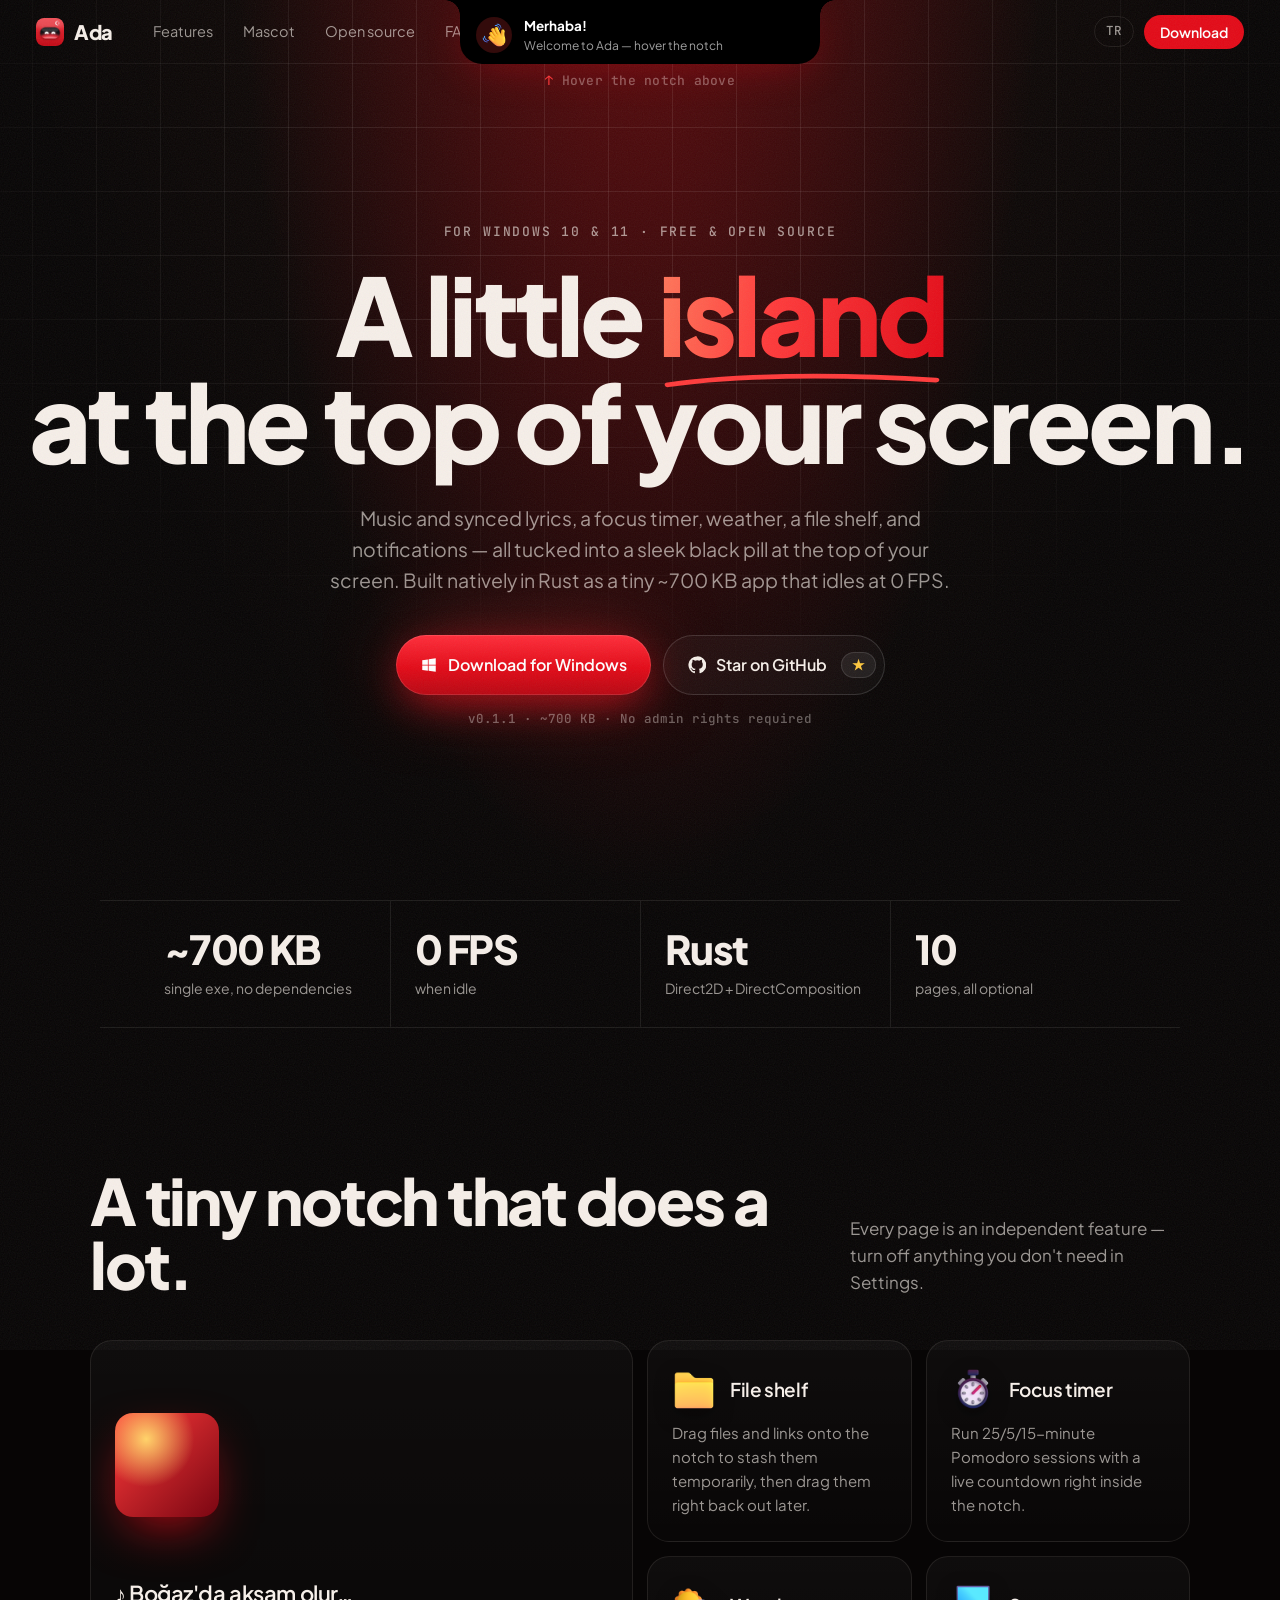
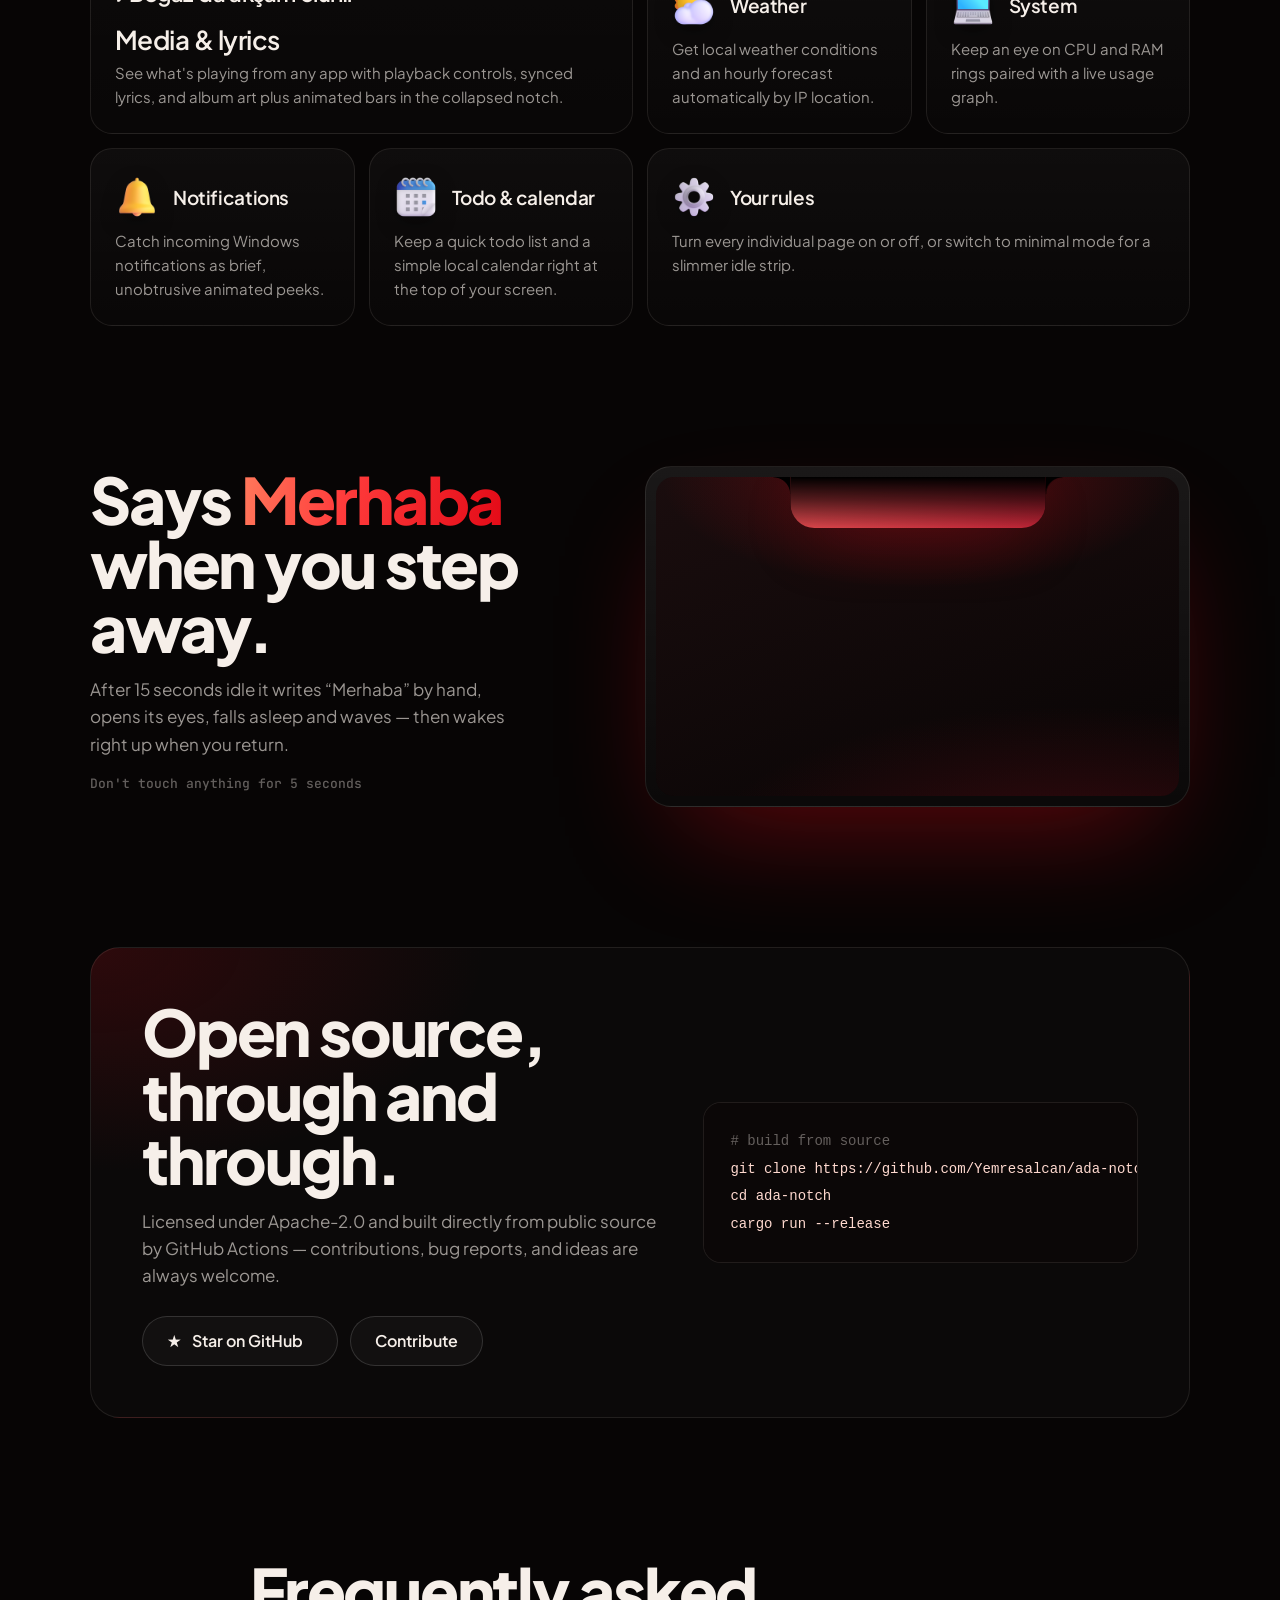
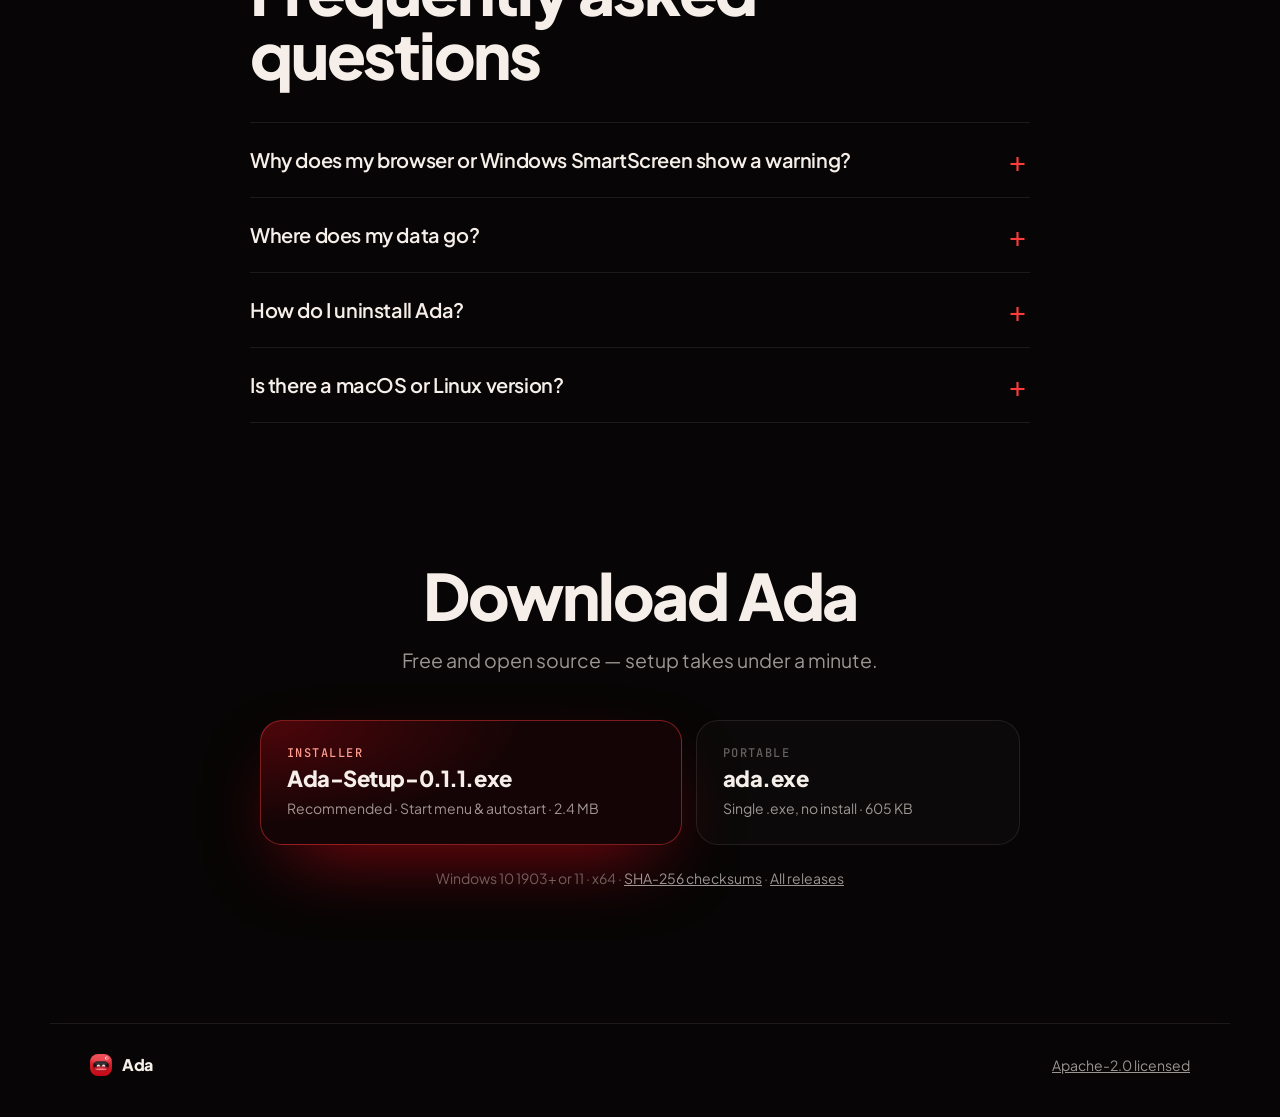
==== commit aeda8ce6: "Website: GitHub star button with live star count" ====
--- a/docs/index.html
+++ b/docs/index.html
@@ -15,8 +15,8 @@
   <link rel="preconnect" href="https://fonts.googleapis.com">
   <link rel="preconnect" href="https://fonts.gstatic.com" crossorigin>
   <link href="https://fonts.googleapis.com/css2?family=Caveat:wght@600&family=JetBrains+Mono:wght@500&family=Plus+Jakarta+Sans:wght@400;500;600;700;800&display=swap" rel="stylesheet">
-  <link rel="stylesheet" href="notch.css?v=6">
-  <link rel="stylesheet" href="styles.css?v=6">
+  <link rel="stylesheet" href="notch.css?v=7">
+  <link rel="stylesheet" href="styles.css?v=7">
 </head>
 <body>
   <div class="grain" aria-hidden="true"></div>
@@ -54,9 +54,10 @@
           <svg viewBox="0 0 24 24" aria-hidden="true"><path d="M3 5.5 10.5 4.5v7H3zM11.5 4.4 21 3v8.5h-9.5zM3 12.5h7.5v7L3 18.5zM11.5 12.5H21V21l-9.5-1.4z"/></svg>
           <span data-i18n="hero.cta">Windows için indir</span>
         </a>
-        <a class="btn btn-ghost" href="https://github.com/Yemresalcan/ada-notch">
+        <a class="btn btn-ghost btn-star" href="https://github.com/Yemresalcan/ada-notch">
           <svg viewBox="0 0 24 24" aria-hidden="true"><path d="M12 .5a11.5 11.5 0 0 0-3.6 22.4c.6.1.8-.3.8-.6v-2.2c-3.2.7-3.9-1.4-3.9-1.4-.5-1.3-1.3-1.7-1.3-1.7-1-.7.1-.7.1-.7 1.2.1 1.8 1.2 1.8 1.2 1 1.8 2.8 1.3 3.5 1 .1-.8.4-1.3.7-1.6-2.6-.3-5.2-1.3-5.2-5.7 0-1.3.4-2.3 1.2-3.1-.1-.3-.5-1.5.1-3.1 0 0 1-.3 3.2 1.2a11 11 0 0 1 5.8 0c2.2-1.5 3.2-1.2 3.2-1.2.6 1.6.2 2.8.1 3.1.8.8 1.2 1.9 1.2 3.1 0 4.4-2.7 5.4-5.2 5.7.4.4.8 1.1.8 2.2v3.3c0 .3.2.7.8.6A11.5 11.5 0 0 0 12 .5Z"/></svg>
-          <span data-i18n="hero.cta2">GitHub'da starla</span>
+          <span data-i18n="hero.cta2">GitHub'da yıldız ver</span>
+          <span class="star-pill" aria-hidden="true"><span class="star-icon">★</span><b class="star-count" data-stars></b></span>
         </a>
       </div>
       <p class="meta reveal" data-i18n="hero.meta">v0.1.1 · ~700 KB · Kurulum yönetici izni istemez</p>
@@ -216,9 +217,9 @@
     <span><a href="https://github.com/Yemresalcan/ada-notch/blob/main/LICENSE" data-i18n="footer.license">Apache-2.0 lisanslı</a></span>
   </footer>
 
-  <script src="notch.js?v=6" defer></script>
-  <script src="js/i18n.js?v=6" defer></script>
-  <script src="js/release.js?v=6" defer></script>
-  <script src="main.js?v=6" defer></script>
+  <script src="notch.js?v=7" defer></script>
+  <script src="js/i18n.js?v=7" defer></script>
+  <script src="js/release.js?v=7" defer></script>
+  <script src="main.js?v=7" defer></script>
 </body>
 </html>
--- a/docs/styles.css
+++ b/docs/styles.css
@@ -128,6 +128,30 @@
 .btn-primary:hover { box-shadow: 0 0 0 1px rgba(255, 255, 255, 0.2) inset, 0 16px 50px -8px rgba(227, 10, 23, 0.95), 0 0 120px -10px rgba(255, 59, 59, 0.7); }
 .btn-ghost { color: var(--ink); border: 1px solid rgba(255, 255, 255, 0.14); background: rgba(255, 255, 255, 0.03); }
 .btn-ghost:hover { border-color: rgba(255, 255, 255, 0.3); background: rgba(255, 255, 255, 0.06); }
+/* GitHub star button: label + a pill with the live star count. */
+.btn-star { padding-right: 8px; }
+.star-pill {
+  display: inline-flex;
+  align-items: center;
+  gap: 5px;
+  margin-left: 4px;
+  padding: 5px 10px;
+  border-radius: 999px;
+  background: rgba(255, 255, 255, 0.07);
+  border: 1px solid rgba(255, 255, 255, 0.12);
+  font: 600 13px/1 var(--mono);
+  color: var(--ink);
+}
+.star-icon {
+  color: #ffc83d;
+  font-size: 14px;
+  line-height: 1;
+  display: inline-block;
+  transition: transform 0.4s cubic-bezier(0.3, 1.6, 0.5, 1), text-shadow 0.3s;
+}
+.star-count:empty { display: none; }
+.btn-star:hover .star-icon { transform: scale(1.3) rotate(72deg); text-shadow: 0 0 12px rgba(255, 200, 61, 0.8); }
+.btn-star:hover .star-pill { border-color: rgba(255, 200, 61, 0.45); }
 .btn-small { padding: 10px 16px; font-size: 14px; color: #fff; background: var(--red); }
 .btn-small:hover { background: var(--red-hot); }
 
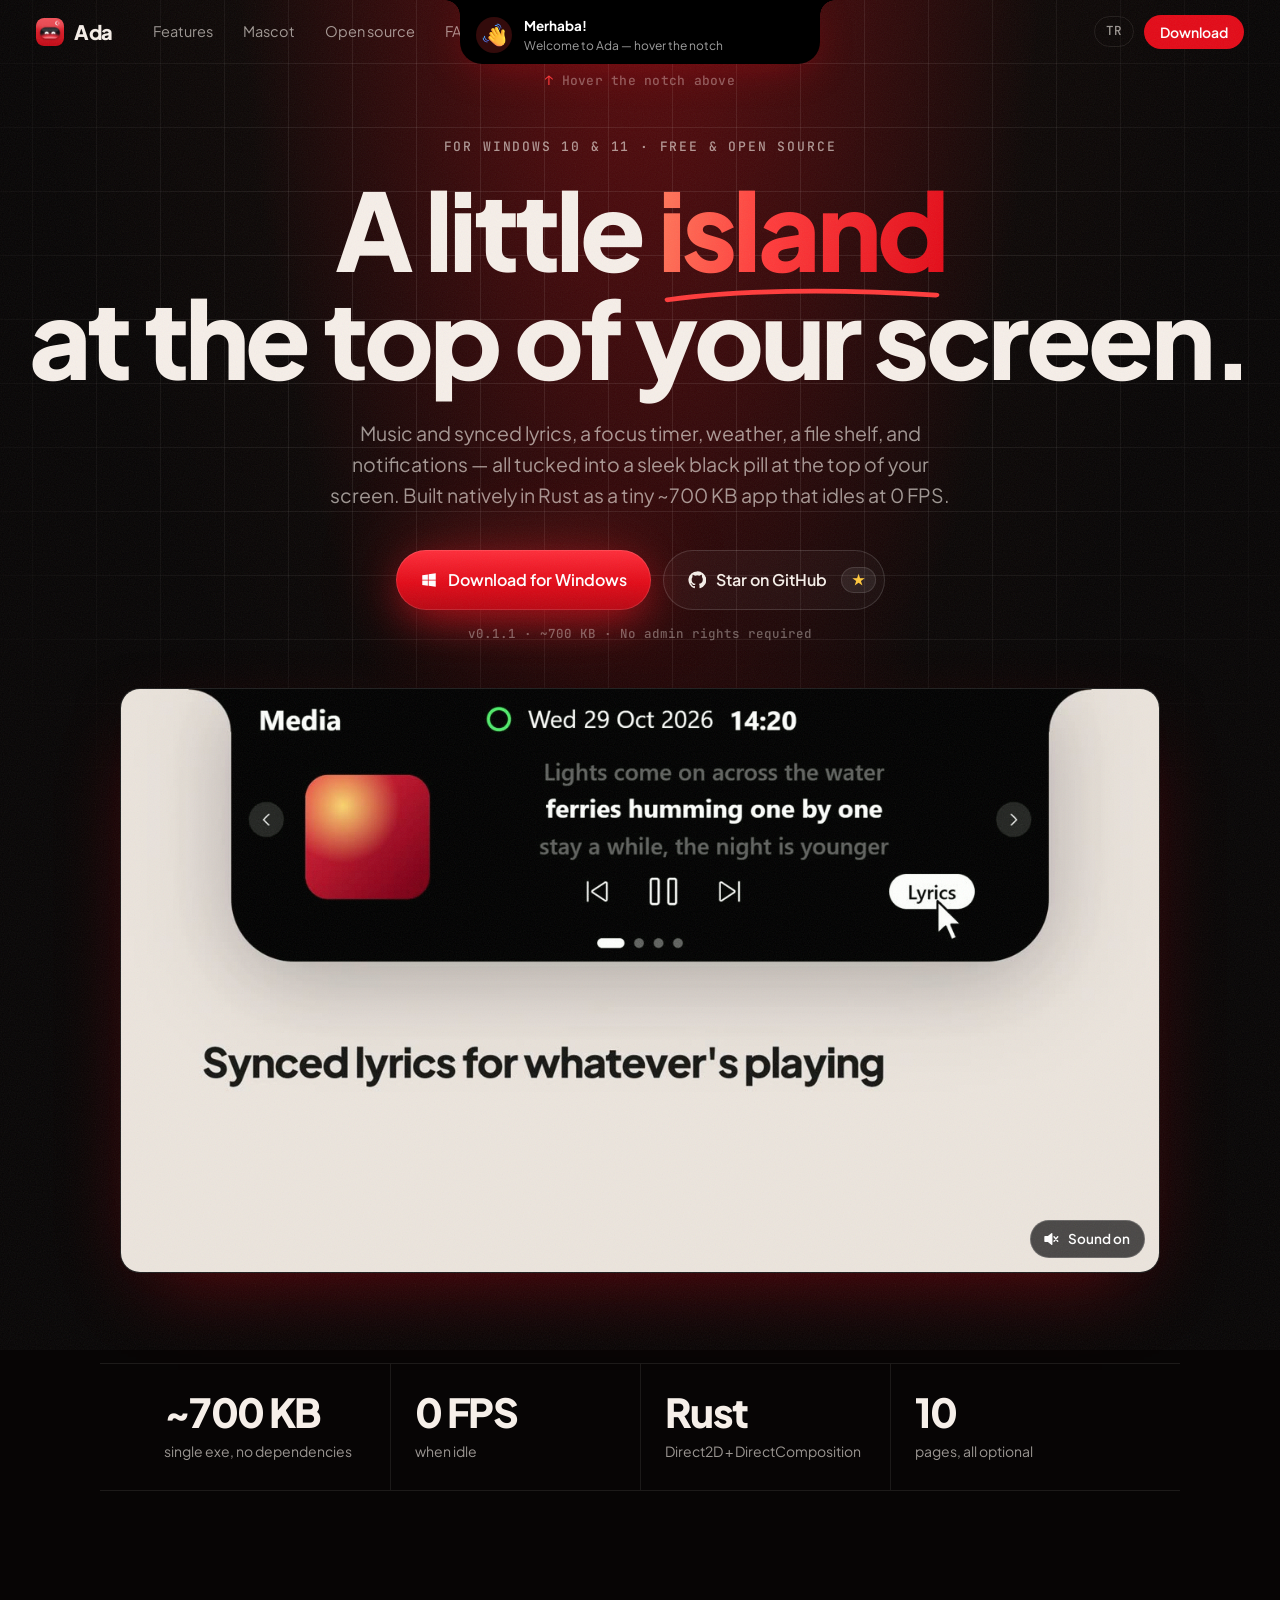
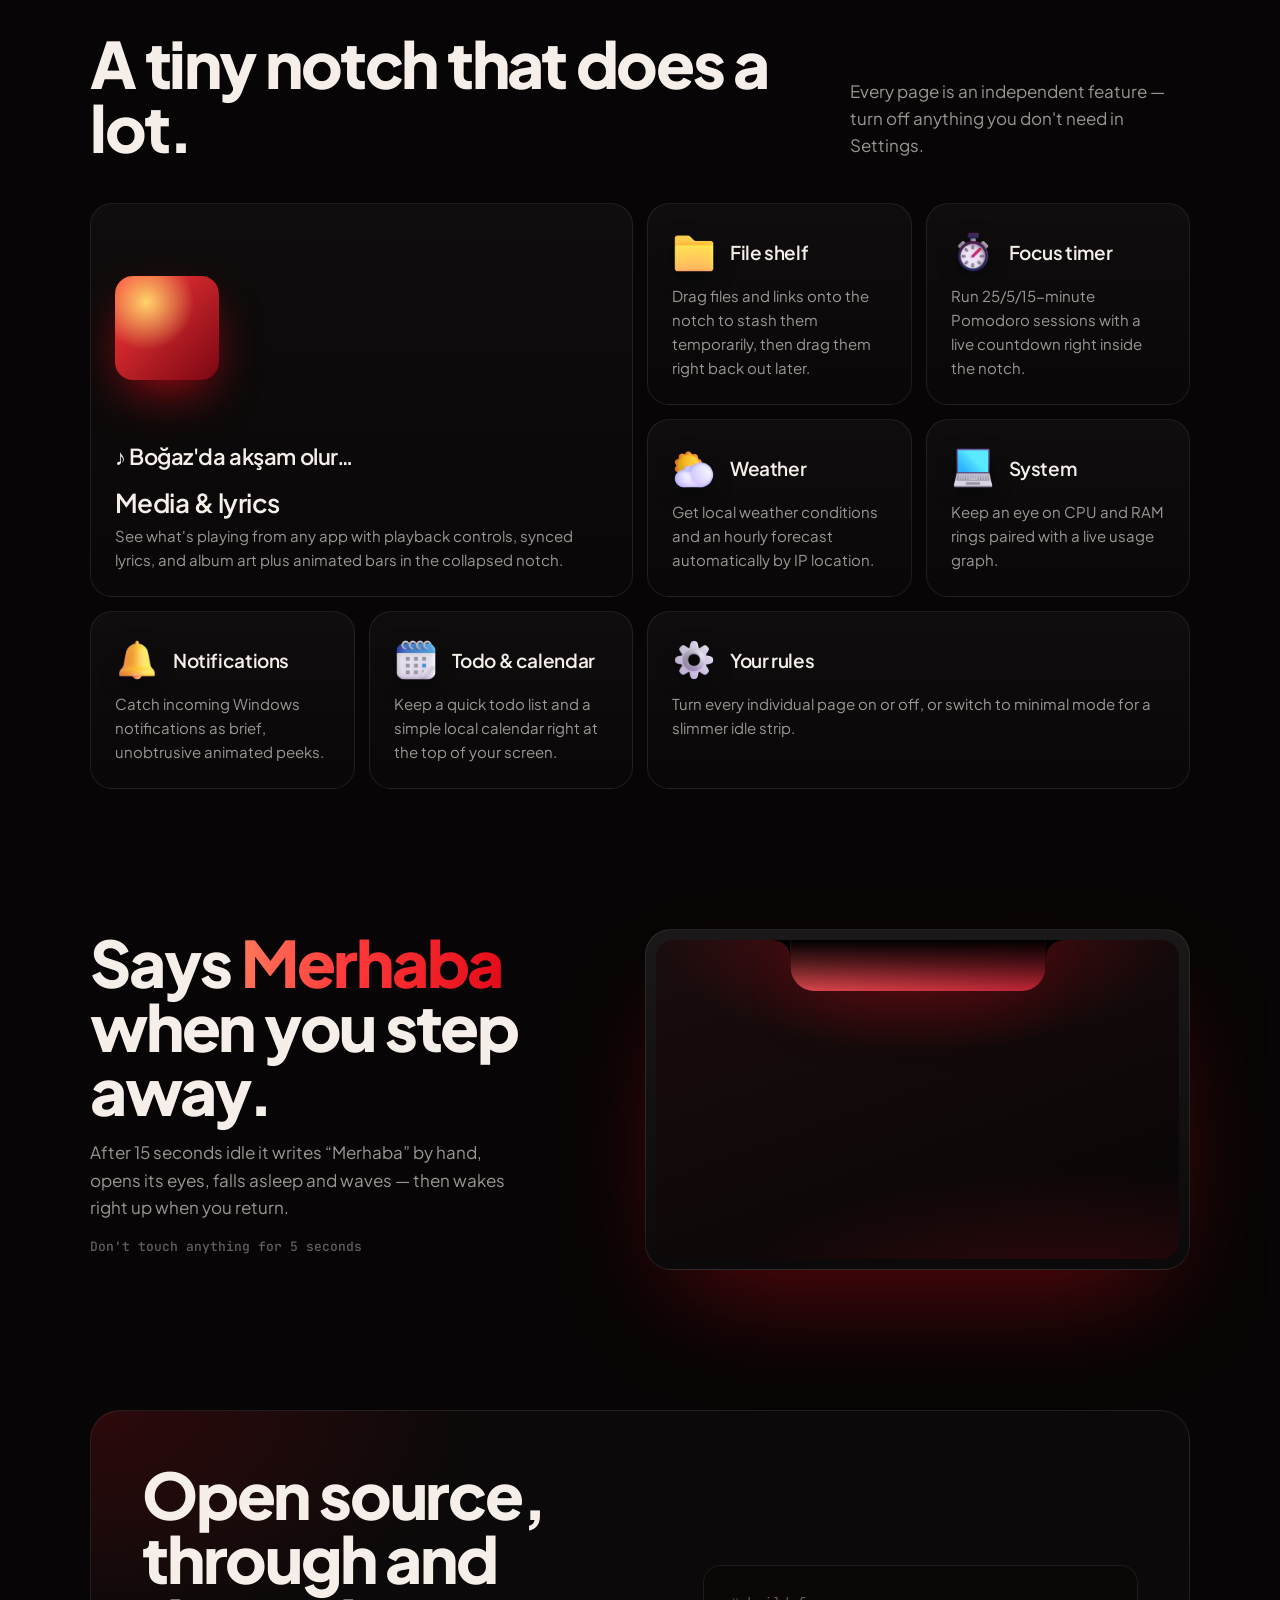
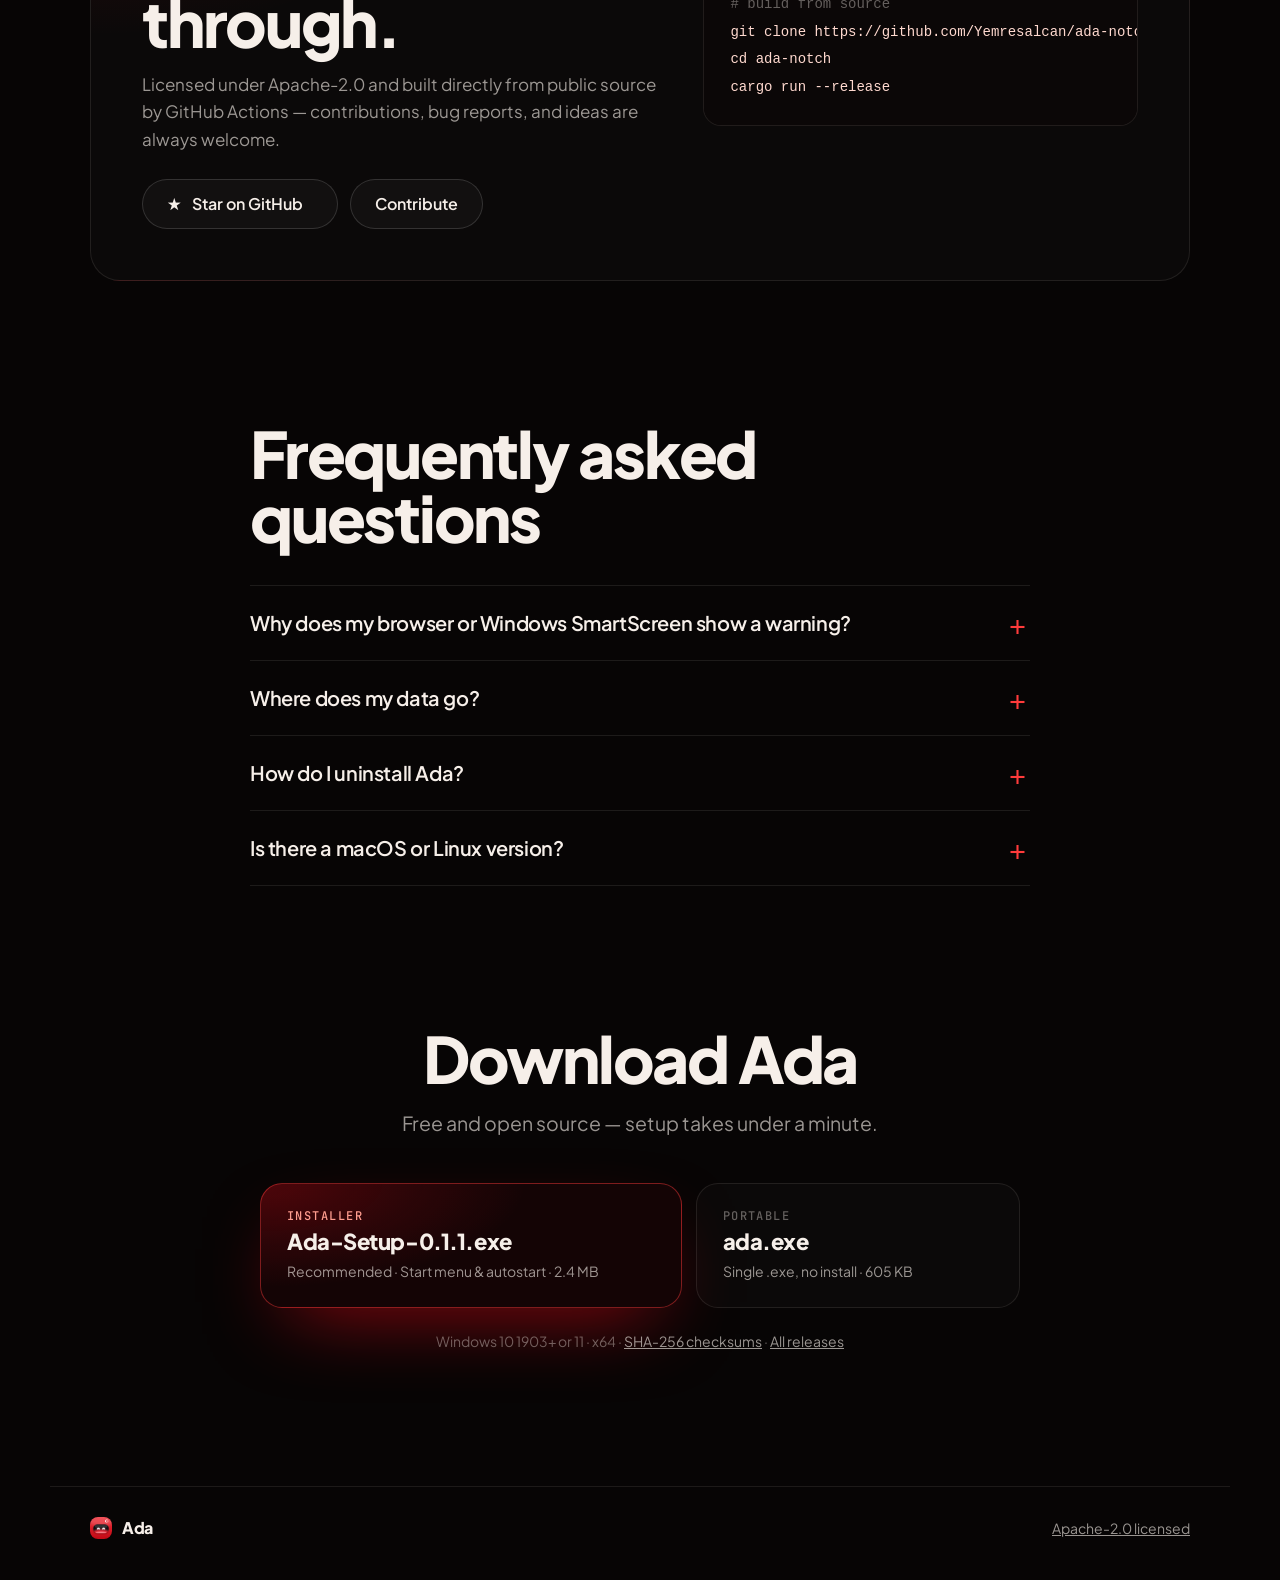
==== commit 5c5d6241: "Website: promo video in the hero (autoplays muted, sound toggle)" ====
--- a/docs/index.html
+++ b/docs/index.html
@@ -15,8 +15,8 @@
   <link rel="preconnect" href="https://fonts.googleapis.com">
   <link rel="preconnect" href="https://fonts.gstatic.com" crossorigin>
   <link href="https://fonts.googleapis.com/css2?family=Caveat:wght@600&family=JetBrains+Mono:wght@500&family=Plus+Jakarta+Sans:wght@400;500;600;700;800&display=swap" rel="stylesheet">
-  <link rel="stylesheet" href="notch.css?v=7">
-  <link rel="stylesheet" href="styles.css?v=7">
+  <link rel="stylesheet" href="notch.css?v=8">
+  <link rel="stylesheet" href="styles.css?v=8">
 </head>
 <body>
   <div class="grain" aria-hidden="true"></div>
@@ -61,6 +61,15 @@
         </a>
       </div>
       <p class="meta reveal" data-i18n="hero.meta">v0.1.1 · ~700 KB · Kurulum yönetici izni istemez</p>
+      <div class="hero-video reveal">
+        <video id="promo" src="assets/ada-promo.mp4" poster="assets/ada-promo-poster.jpg"
+          muted autoplay loop playsinline preload="auto" aria-label="Ada promo video"></video>
+        <button class="sound-btn" id="promo-sound" type="button" aria-pressed="false">
+          <svg viewBox="0 0 24 24" aria-hidden="true"><path d="M4 9v6h4l5 4V5L8 9H4z"/><path class="wave" d="M16 9a4 4 0 0 1 0 6M18.5 6.5a7.5 7.5 0 0 1 0 11"/><path class="x" d="M16 9l5 6M21 9l-5 6"/></svg>
+          <span class="lbl-on" data-i18n="hero.sound_on">Sesi aç</span>
+          <span class="lbl-off" data-i18n="hero.sound_off">Sesi kapat</span>
+        </button>
+      </div>
     </section>
 
     <section class="stats" aria-label="Ada in numbers">
@@ -217,9 +226,9 @@
     <span><a href="https://github.com/Yemresalcan/ada-notch/blob/main/LICENSE" data-i18n="footer.license">Apache-2.0 lisanslı</a></span>
   </footer>
 
-  <script src="notch.js?v=7" defer></script>
-  <script src="js/i18n.js?v=7" defer></script>
-  <script src="js/release.js?v=7" defer></script>
-  <script src="main.js?v=7" defer></script>
+  <script src="notch.js?v=8" defer></script>
+  <script src="js/i18n.js?v=8" defer></script>
+  <script src="js/release.js?v=8" defer></script>
+  <script src="main.js?v=8" defer></script>
 </body>
 </html>
--- a/docs/styles.css
+++ b/docs/styles.css
@@ -268,6 +268,44 @@
 .hero .meta.reveal { animation-delay: 0.66s; }
 @keyframes rise { to { opacity: 1; transform: none; } }
 
+/* Promo video under the hero CTA: plays muted on load, sound on demand. */
+.hero-video {
+  position: relative;
+  width: min(1040px, 100%);
+  margin: 48px auto 0;
+  border-radius: 20px;
+  overflow: hidden;
+  border: 1px solid rgba(255, 255, 255, 0.12);
+  background: #000;
+  box-shadow: 0 30px 80px -30px rgba(227, 10, 23, 0.45), 0 12px 40px rgba(0, 0, 0, 0.5);
+  aspect-ratio: 16 / 9;
+}
+.hero-video video { display: block; width: 100%; height: 100%; object-fit: cover; }
+.hero .hero-video.reveal { animation-delay: 0.8s; }
+.sound-btn {
+  position: absolute;
+  right: 14px;
+  bottom: 14px;
+  display: inline-flex;
+  align-items: center;
+  gap: 8px;
+  padding: 9px 14px 9px 11px;
+  border: 1px solid rgba(255, 255, 255, 0.18);
+  border-radius: 999px;
+  background: rgba(10, 10, 12, 0.72);
+  backdrop-filter: blur(8px);
+  color: #fff;
+  font: 600 13.5px/1 var(--body);
+  cursor: pointer;
+  transition: background 0.2s, border-color 0.2s, transform 0.2s;
+}
+.sound-btn:hover { background: rgba(227, 10, 23, 0.85); border-color: rgba(255, 90, 90, 0.6); transform: translateY(-1px); }
+.sound-btn svg { width: 18px; height: 18px; fill: none; stroke: currentColor; stroke-width: 1.8; stroke-linecap: round; stroke-linejoin: round; }
+.sound-btn svg path:first-child { fill: currentColor; }
+.sound-btn .wave, .sound-btn .lbl-off { display: none; }
+.sound-btn[aria-pressed="true"] .wave, .sound-btn[aria-pressed="true"] .lbl-off { display: inline; }
+.sound-btn[aria-pressed="true"] .x, .sound-btn[aria-pressed="true"] .lbl-on { display: none; }
+
 /* ---- stats ---- */
 .stats {
   display: grid;
@@ -494,6 +532,7 @@
 }
 @media (max-width: 600px) {
   body { font-size: 16px; }
+  .hero-video { margin-top: 32px; border-radius: 14px; }
   .grid, .dl-grid { grid-template-columns: 1fr; }
   .card-wide { grid-column: auto; grid-row: auto; }
   .nav .btn-small { display: none; }
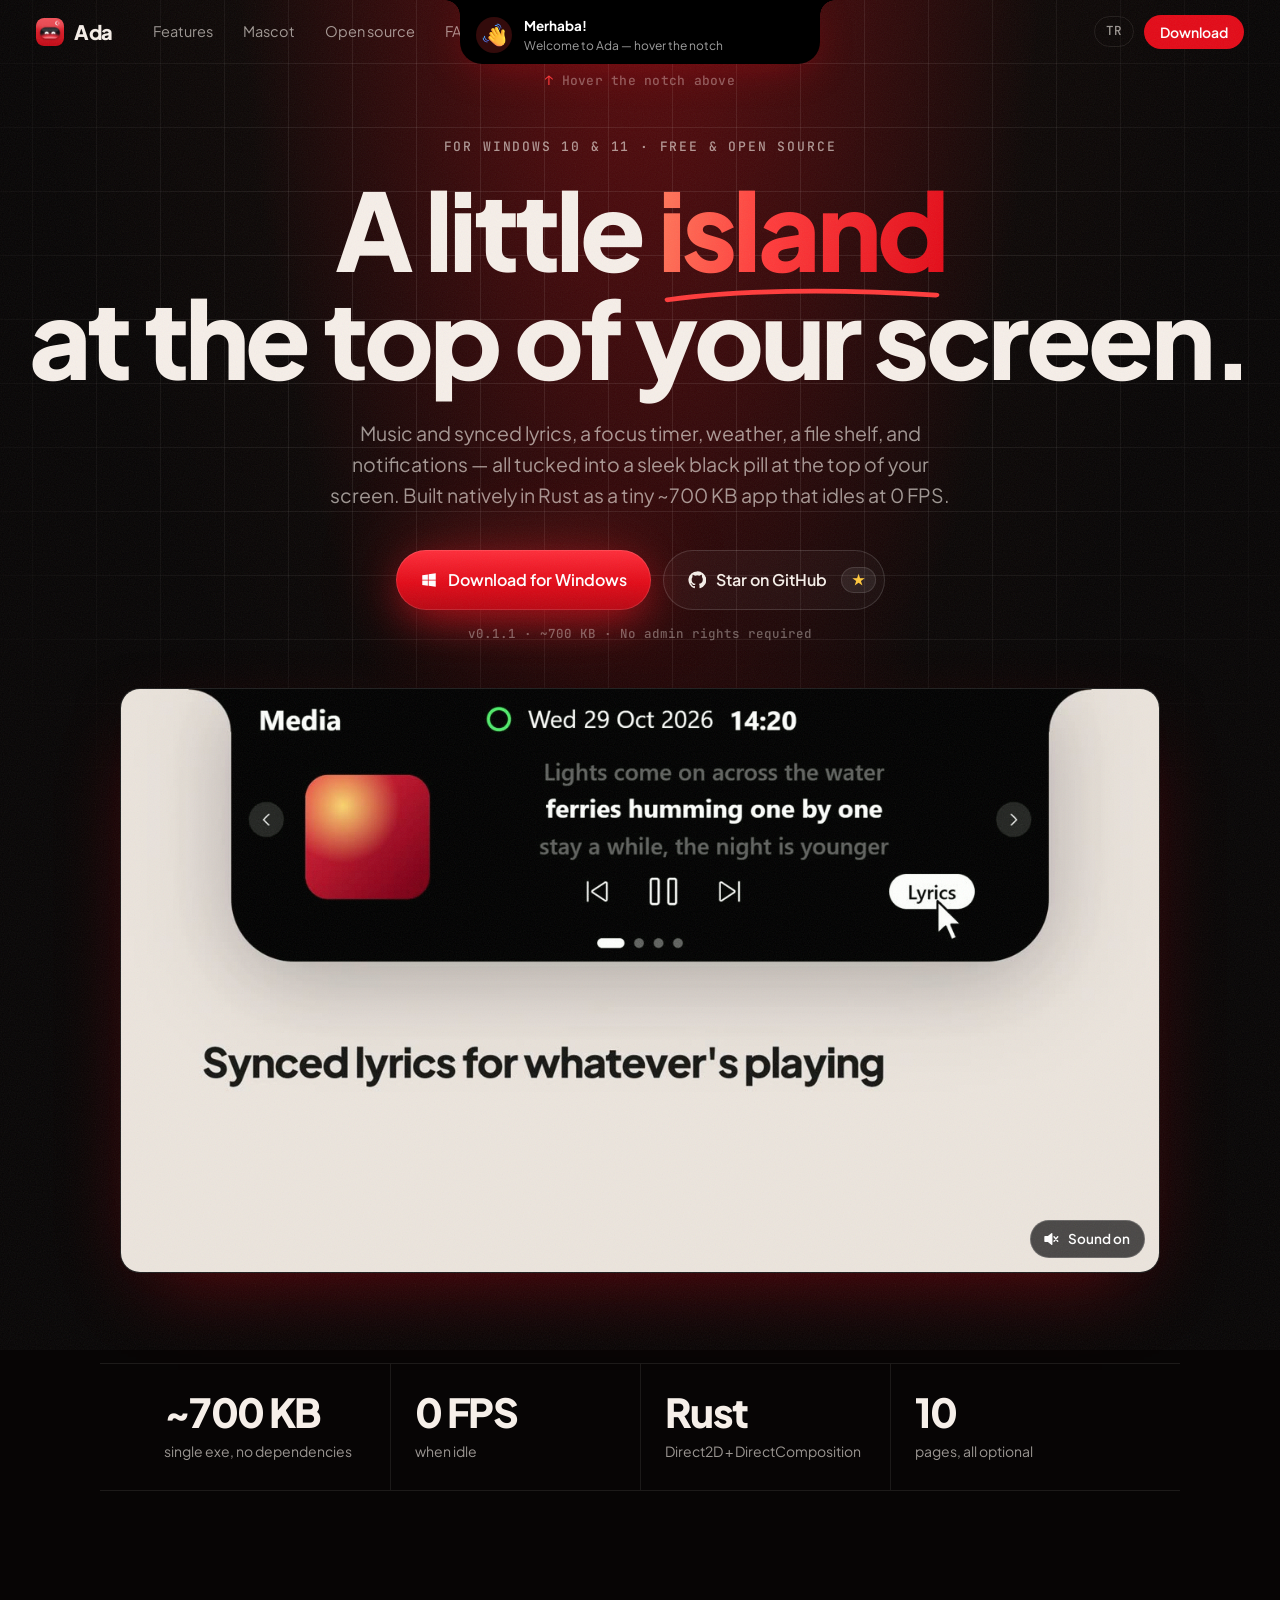
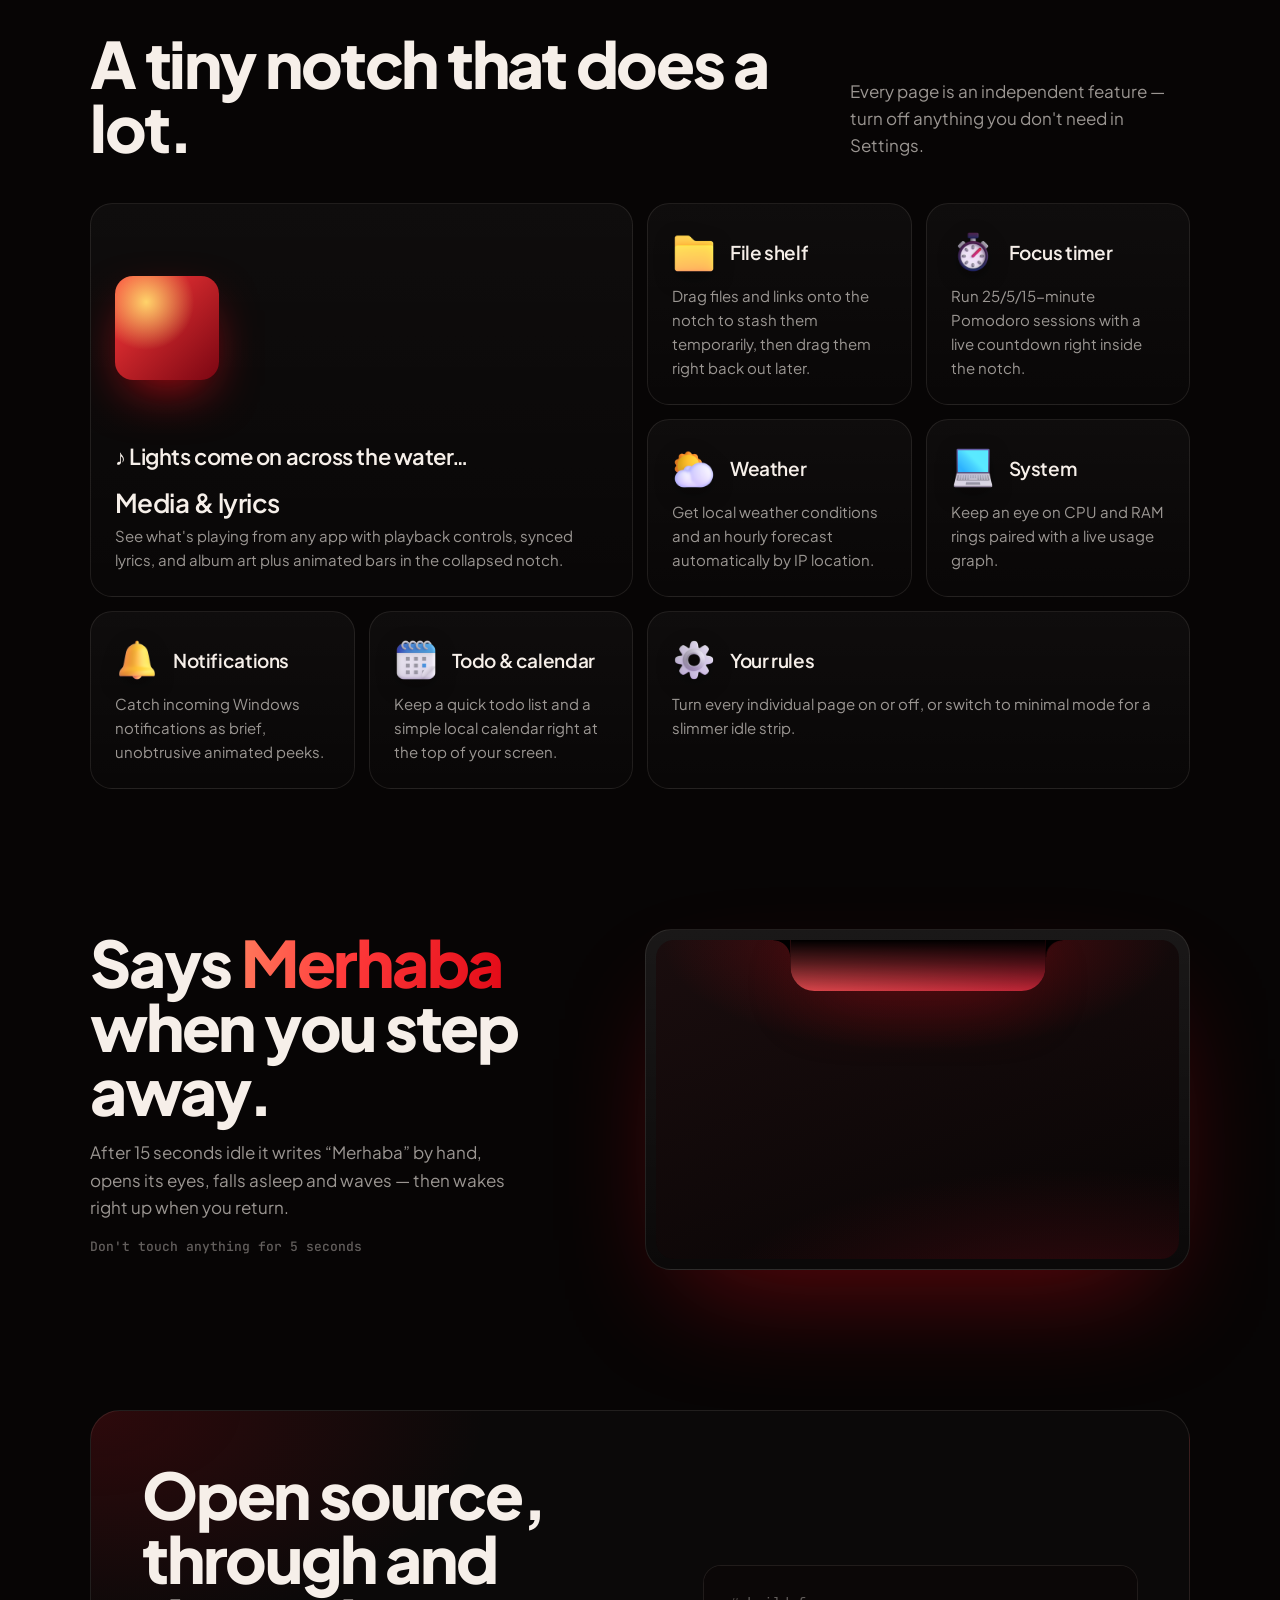
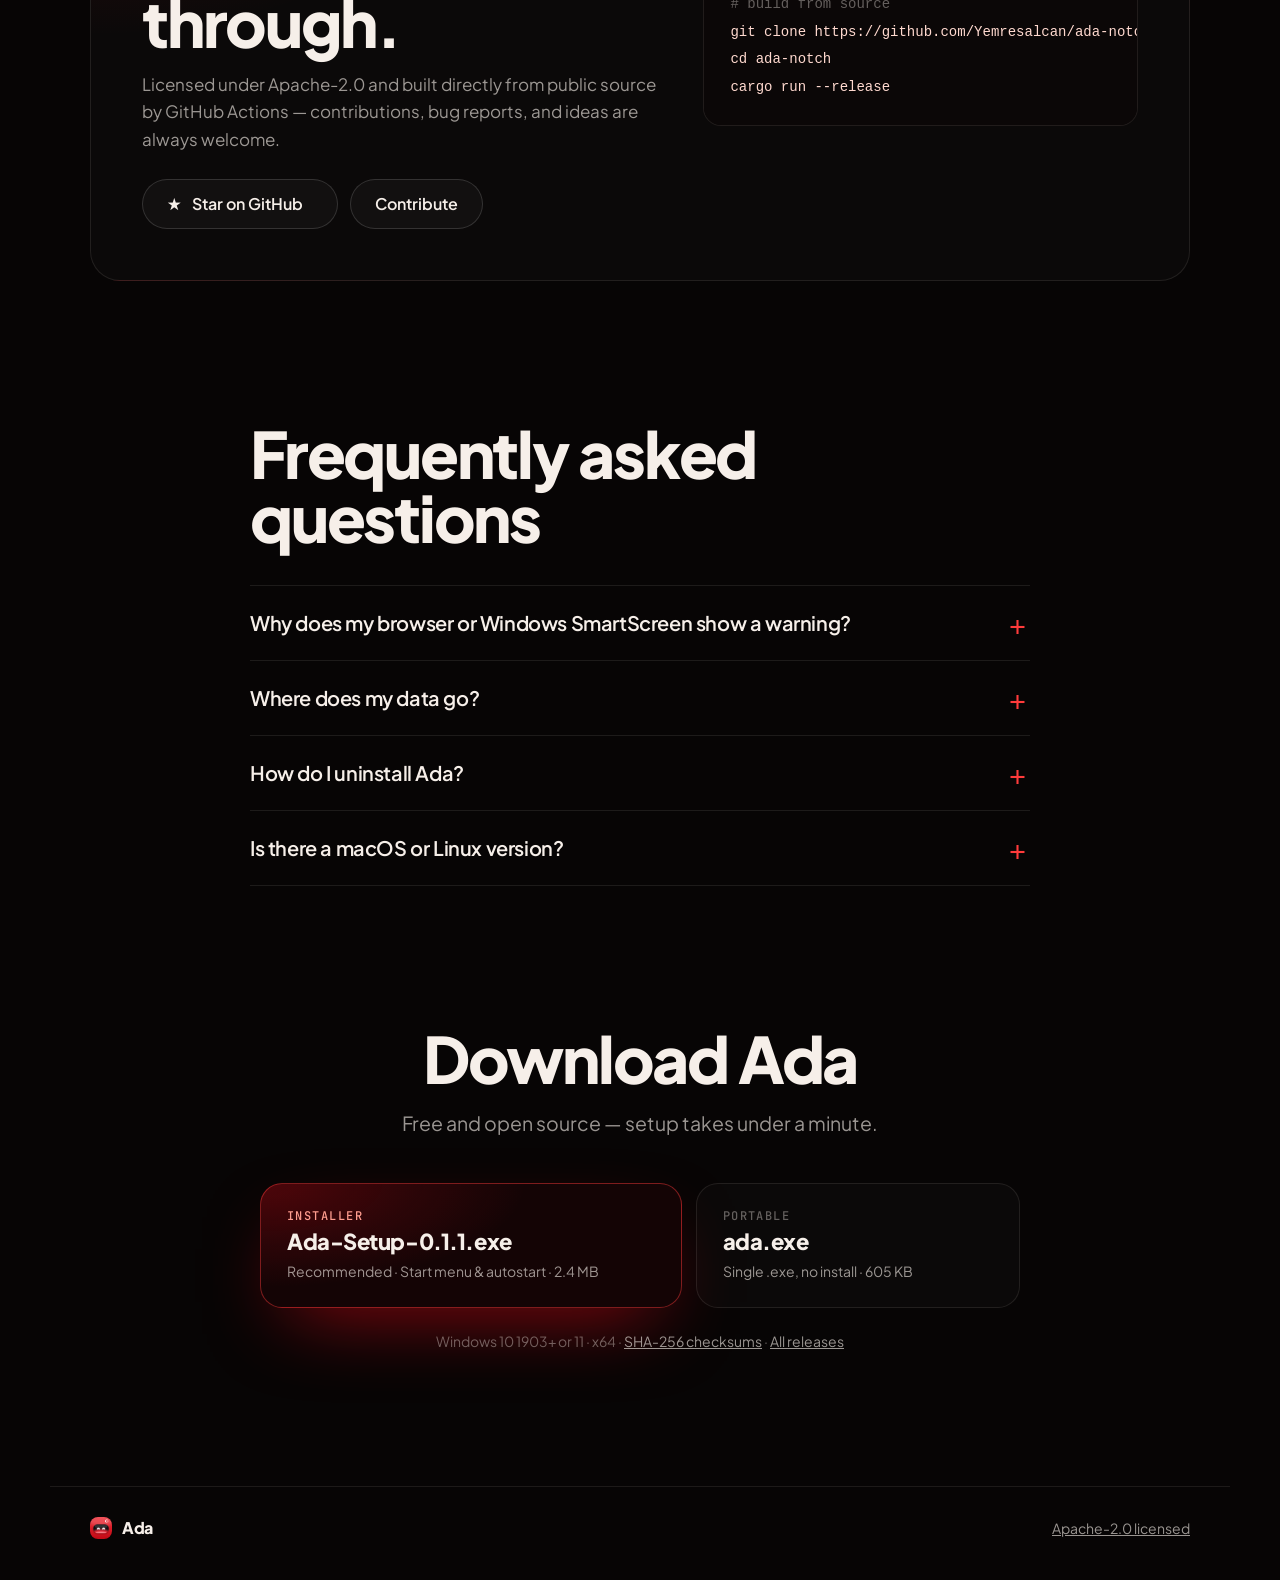
==== commit 09e224af: "Website: open in English by default; Turkish stays one click away" ====
--- a/docs/index.html
+++ b/docs/index.html
@@ -1,10 +1,10 @@
 <!doctype html>
-<html lang="tr">
+<html lang="en">
 <head>
   <meta charset="utf-8">
   <meta name="viewport" content="width=device-width, initial-scale=1">
-  <title>Ada — Windows için Dynamic Island</title>
-  <meta name="description" content="Ada, Windows 10 ve 11 için ücretsiz, açık kaynak Dynamic Island tarzı bir çentik: müzik, şarkı sözleri, odak zamanlayıcısı, hava durumu ve dosya rafı.">
+  <title>Ada — Dynamic Island for Windows</title>
+  <meta name="description" content="Ada is a free, open-source Dynamic Island-style notch for Windows 10 and 11, written natively in Rust with media controls, synced lyrics, a focus timer, weather, and a file shelf.">
   <meta name="theme-color" content="#070505">
   <meta property="og:title" content="Ada — Dynamic Island for Windows">
   <meta property="og:description" content="A free, open-source Dynamic Island-style notch for Windows 10 & 11.">
@@ -15,8 +15,8 @@
   <link rel="preconnect" href="https://fonts.googleapis.com">
   <link rel="preconnect" href="https://fonts.gstatic.com" crossorigin>
   <link href="https://fonts.googleapis.com/css2?family=Caveat:wght@600&family=JetBrains+Mono:wght@500&family=Plus+Jakarta+Sans:wght@400;500;600;700;800&display=swap" rel="stylesheet">
-  <link rel="stylesheet" href="notch.css?v=8">
-  <link rel="stylesheet" href="styles.css?v=8">
+  <link rel="stylesheet" href="notch.css?v=9">
+  <link rel="stylesheet" href="styles.css?v=9">
 </head>
 <body>
   <div class="grain" aria-hidden="true"></div>
@@ -30,14 +30,14 @@
       <span>Ada</span>
     </a>
     <nav class="nav-links">
-      <a href="#features" data-i18n="nav.features">Özellikler</a>
-      <a href="#mascot" data-i18n="nav.mascot">Maskot</a>
-      <a href="#opensource" data-i18n="nav.opensource">Açık kaynak</a>
-      <a href="#faq" data-i18n="nav.faq">SSS</a>
+      <a href="#features" data-i18n="nav.features">Features</a>
+      <a href="#mascot" data-i18n="nav.mascot">Mascot</a>
+      <a href="#opensource" data-i18n="nav.opensource">Open source</a>
+      <a href="#faq" data-i18n="nav.faq">FAQ</a>
     </nav>
     <div class="nav-actions">
       <button class="lang" id="lang-toggle" type="button" aria-label="Language">EN</button>
-      <a class="btn btn-small" data-download="setup" href="https://github.com/Yemresalcan/ada-notch/releases/latest" data-i18n="nav.download">İndir</a>
+      <a class="btn btn-small" data-download="setup" href="https://github.com/Yemresalcan/ada-notch/releases/latest" data-i18n="nav.download">Download</a>
     </div>
   </header>
 
@@ -45,112 +45,112 @@
     <section class="hero">
       <div class="hero-beam" aria-hidden="true"></div>
       <div class="hero-spot" aria-hidden="true"></div>
-      <p class="hint"><span class="hint-arrow">↑</span> <span data-i18n="hero.hint">Üstteki çentiğin üzerine gel</span></p>
-      <p class="eyebrow reveal" data-i18n="hero.eyebrow">Windows 10 &amp; 11 için · Ücretsiz ve açık kaynak</p>
-      <h1 class="reveal" data-i18n-html="hero.title_html">Ekranının tepesinde<br>küçük bir <em>ada</em>.</h1>
-      <p class="lede reveal" data-i18n="hero.sub">Müzik ve şarkı sözleri, odak zamanlayıcısı, hava durumu, dosya rafı ve bildirimler — hepsi ekranın tepesindeki küçük, siyah bir çentikte.</p>
+      <p class="hint"><span class="hint-arrow">↑</span> <span data-i18n="hero.hint">Hover the notch above</span></p>
+      <p class="eyebrow reveal" data-i18n="hero.eyebrow">For Windows 10 &amp; 11 · Free &amp; open source</p>
+      <h1 class="reveal" data-i18n-html="hero.title_html">A little <em>island</em><br>at the top of your screen.</h1>
+      <p class="lede reveal" data-i18n="hero.sub">Music and synced lyrics, a focus timer, weather, a file shelf, and notifications — all tucked into a sleek black pill at the top of your screen. Built natively in Rust as a tiny ~700 KB app that idles at 0 FPS.</p>
       <div class="cta reveal">
         <a class="btn btn-primary" id="hero-download" data-download="setup" href="https://github.com/Yemresalcan/ada-notch/releases/latest">
           <svg viewBox="0 0 24 24" aria-hidden="true"><path d="M3 5.5 10.5 4.5v7H3zM11.5 4.4 21 3v8.5h-9.5zM3 12.5h7.5v7L3 18.5zM11.5 12.5H21V21l-9.5-1.4z"/></svg>
-          <span data-i18n="hero.cta">Windows için indir</span>
+          <span data-i18n="hero.cta">Download for Windows</span>
         </a>
         <a class="btn btn-ghost btn-star" href="https://github.com/Yemresalcan/ada-notch">
           <svg viewBox="0 0 24 24" aria-hidden="true"><path d="M12 .5a11.5 11.5 0 0 0-3.6 22.4c.6.1.8-.3.8-.6v-2.2c-3.2.7-3.9-1.4-3.9-1.4-.5-1.3-1.3-1.7-1.3-1.7-1-.7.1-.7.1-.7 1.2.1 1.8 1.2 1.8 1.2 1 1.8 2.8 1.3 3.5 1 .1-.8.4-1.3.7-1.6-2.6-.3-5.2-1.3-5.2-5.7 0-1.3.4-2.3 1.2-3.1-.1-.3-.5-1.5.1-3.1 0 0 1-.3 3.2 1.2a11 11 0 0 1 5.8 0c2.2-1.5 3.2-1.2 3.2-1.2.6 1.6.2 2.8.1 3.1.8.8 1.2 1.9 1.2 3.1 0 4.4-2.7 5.4-5.2 5.7.4.4.8 1.1.8 2.2v3.3c0 .3.2.7.8.6A11.5 11.5 0 0 0 12 .5Z"/></svg>
-          <span data-i18n="hero.cta2">GitHub'da yıldız ver</span>
+          <span data-i18n="hero.cta2">Star on GitHub</span>
           <span class="star-pill" aria-hidden="true"><span class="star-icon">★</span><b class="star-count" data-stars></b></span>
         </a>
       </div>
-      <p class="meta reveal" data-i18n="hero.meta">v0.1.1 · ~700 KB · Kurulum yönetici izni istemez</p>
+      <p class="meta reveal" data-i18n="hero.meta">v0.1.1 · ~700 KB · No admin rights required</p>
       <div class="hero-video reveal">
         <video id="promo" src="assets/ada-promo.mp4" poster="assets/ada-promo-poster.jpg"
           muted autoplay loop playsinline preload="auto" aria-label="Ada promo video"></video>
         <button class="sound-btn" id="promo-sound" type="button" aria-pressed="false">
           <svg viewBox="0 0 24 24" aria-hidden="true"><path d="M4 9v6h4l5 4V5L8 9H4z"/><path class="wave" d="M16 9a4 4 0 0 1 0 6M18.5 6.5a7.5 7.5 0 0 1 0 11"/><path class="x" d="M16 9l5 6M21 9l-5 6"/></svg>
-          <span class="lbl-on" data-i18n="hero.sound_on">Sesi aç</span>
-          <span class="lbl-off" data-i18n="hero.sound_off">Sesi kapat</span>
+          <span class="lbl-on" data-i18n="hero.sound_on">Sound on</span>
+          <span class="lbl-off" data-i18n="hero.sound_off">Sound off</span>
         </button>
       </div>
     </section>
 
     <section class="stats" aria-label="Ada in numbers">
-      <div class="stat"><b data-i18n="stat.size.v">~700 KB</b><span data-i18n="stat.size.l">tek exe, bağımlılık yok</span></div>
-      <div class="stat"><b data-i18n="stat.cpu.v">0 FPS</b><span data-i18n="stat.cpu.l">boştayken</span></div>
+      <div class="stat"><b data-i18n="stat.size.v">~700 KB</b><span data-i18n="stat.size.l">single exe, no dependencies</span></div>
+      <div class="stat"><b data-i18n="stat.cpu.v">0 FPS</b><span data-i18n="stat.cpu.l">when idle</span></div>
       <div class="stat"><b data-i18n="stat.native.v">Rust</b><span data-i18n="stat.native.l">Direct2D + DirectComposition</span></div>
-      <div class="stat"><b data-i18n="stat.pages.v">10</b><span data-i18n="stat.pages.l">sayfa, hepsi isteğe bağlı</span></div>
+      <div class="stat"><b data-i18n="stat.pages.v">10</b><span data-i18n="stat.pages.l">pages, all optional</span></div>
     </section>
 
     <section class="features" id="features">
       <header class="section-head">
-        <h2 data-i18n="feat.title">Küçük bir çentik, bir sürü iş.</h2>
-        <p data-i18n="feat.sub">Her sayfa ayrı bir özellik; istemediğini Ayarlar'dan kapat.</p>
+        <h2 data-i18n="feat.title">A tiny notch that does a lot.</h2>
+        <p data-i18n="feat.sub">Every page is an independent feature — turn off anything you don't need in Settings.</p>
       </header>
       <div class="grid">
         <article class="card card-wide">
           <div class="card-art art-media" aria-hidden="true">
             <div class="cover"></div>
             <div class="track"><i></i><i></i><i></i><i></i><i></i></div>
-            <div class="lyric"><span>♪ Boğaz'da akşam olur…</span></div>
-          </div>
-          <h3 data-i18n="feat.media.t">Müzik ve şarkı sözleri</h3>
-          <p data-i18n="feat.media.d">Herhangi bir uygulamada çalan şarkı, kontroller ve senkron sözler.</p>
+            <div class="lyric"><span>♪ Lights come on across the water…</span></div>
+          </div>
+          <h3 data-i18n="feat.media.t">Media &amp; lyrics</h3>
+          <p data-i18n="feat.media.d">See what's playing from any app with playback controls, synced lyrics, and album art plus animated bars in the collapsed notch.</p>
         </article>
         <article class="card">
           <div class="card-head">
             <img class="card-icon" src="assets/icons/shelf.png" alt="" width="44" height="44" loading="lazy">
-            <h3 data-i18n="feat.shelf.t">Dosya rafı</h3>
-          </div>
-          <p data-i18n="feat.shelf.d">Dosya ve linkleri çentiğe bırak, sonra geri sürükle.</p>
+            <h3 data-i18n="feat.shelf.t">File shelf</h3>
+          </div>
+          <p data-i18n="feat.shelf.d">Drag files and links onto the notch to stash them temporarily, then drag them right back out later.</p>
         </article>
         <article class="card">
           <div class="card-head">
             <img class="card-icon" src="assets/icons/focus.png" alt="" width="44" height="44" loading="lazy">
-            <h3 data-i18n="feat.focus.t">Odak zamanlayıcısı</h3>
-          </div>
-          <p data-i18n="feat.focus.d">Pomodoro 25/5/15, çentikte canlı geri sayım.</p>
+            <h3 data-i18n="feat.focus.t">Focus timer</h3>
+          </div>
+          <p data-i18n="feat.focus.d">Run 25/5/15-minute Pomodoro sessions with a live countdown right inside the notch.</p>
         </article>
         <article class="card">
           <div class="card-head">
             <img class="card-icon" src="assets/icons/weather.png" alt="" width="44" height="44" loading="lazy">
-            <h3 data-i18n="feat.weather.t">Hava durumu</h3>
-          </div>
-          <p data-i18n="feat.weather.d">Bulunduğun yer için anlık durum ve saatlik tahmin.</p>
+            <h3 data-i18n="feat.weather.t">Weather</h3>
+          </div>
+          <p data-i18n="feat.weather.d">Get local weather conditions and an hourly forecast automatically by IP location.</p>
         </article>
         <article class="card">
           <div class="card-head">
             <img class="card-icon" src="assets/icons/system.png" alt="" width="44" height="44" loading="lazy">
-            <h3 data-i18n="feat.system.t">Sistem</h3>
-          </div>
-          <p data-i18n="feat.system.d">CPU ve RAM halkaları, canlı grafik.</p>
+            <h3 data-i18n="feat.system.t">System</h3>
+          </div>
+          <p data-i18n="feat.system.d">Keep an eye on CPU and RAM rings paired with a live usage graph.</p>
         </article>
         <article class="card">
           <div class="card-head">
             <img class="card-icon" src="assets/icons/notify.png" alt="" width="44" height="44" loading="lazy">
-            <h3 data-i18n="feat.notify.t">Bildirimler</h3>
-          </div>
-          <p data-i18n="feat.notify.d">Windows bildirimleri kısa bir “peek” olarak.</p>
+            <h3 data-i18n="feat.notify.t">Notifications</h3>
+          </div>
+          <p data-i18n="feat.notify.d">Catch incoming Windows notifications as brief, unobtrusive animated peeks.</p>
         </article>
         <article class="card">
           <div class="card-head">
             <img class="card-icon" src="assets/icons/todo.png" alt="" width="44" height="44" loading="lazy">
-            <h3 data-i18n="feat.todo.t">Yapılacaklar ve takvim</h3>
-          </div>
-          <p data-i18n="feat.todo.d">Hızlı liste ve sade, yerel bir takvim.</p>
+            <h3 data-i18n="feat.todo.t">Todo &amp; calendar</h3>
+          </div>
+          <p data-i18n="feat.todo.d">Keep a quick todo list and a simple local calendar right at the top of your screen.</p>
         </article>
         <article class="card card-span2">
           <div class="card-head">
             <img class="card-icon" src="assets/icons/settings.png" alt="" width="44" height="44" loading="lazy">
-            <h3 data-i18n="feat.settings.t">Senin kuralların</h3>
-          </div>
-          <p data-i18n="feat.settings.d">Her sayfayı aç/kapat, istersen minimal mod.</p>
+            <h3 data-i18n="feat.settings.t">Your rules</h3>
+          </div>
+          <p data-i18n="feat.settings.d">Turn every individual page on or off, or switch to minimal mode for a slimmer idle strip.</p>
         </article>
       </div>
     </section>
 
     <section class="mascot" id="mascot">
       <div class="mascot-copy">
-        <h2 data-i18n-html="mascot.title_html">Boşta kalınca<br><em>Merhaba</em> der.</h2>
-        <p data-i18n="mascot.sub">15 saniye dokunmazsan elle “Merhaba” yazar, gözlerini açar, uyur ve el sallar. Döndüğünde uyanır.</p>
-        <p class="try" data-i18n="mascot.try">Sayfada 5 saniye hiçbir şeye dokunma</p>
+        <h2 data-i18n-html="mascot.title_html">Says <em>Merhaba</em><br>when you step away.</h2>
+        <p data-i18n="mascot.sub">After 15 seconds idle it writes “Merhaba” by hand, opens its eyes, falls asleep and waves — then wakes right up when you return.</p>
+        <p class="try" data-i18n="mascot.try">Don't touch anything for 5 seconds</p>
       </div>
       <div class="mascot-stage" aria-hidden="true">
         <div class="stage-screen">
@@ -162,13 +162,13 @@
     <section class="opensource" id="opensource">
       <div class="os-card">
         <div>
-          <h2 data-i18n="os.title">Açık kaynak, sonuna kadar.</h2>
-          <p data-i18n="os.sub">Apache-2.0 lisanslı. Her sürüm herkese açık kaynaktan GitHub Actions ile derlenir; katkılar çok değerli.</p>
+          <h2 data-i18n="os.title">Open source, through and through.</h2>
+          <p data-i18n="os.sub">Licensed under Apache-2.0 and built directly from public source by GitHub Actions — contributions, bug reports, and ideas are always welcome.</p>
           <div class="cta">
             <a class="btn btn-ghost" href="https://github.com/Yemresalcan/ada-notch">
-              <span aria-hidden="true">★</span> <span data-i18n="os.star">GitHub'da yıldız ver</span> <b class="stars" data-stars></b>
+              <span aria-hidden="true">★</span> <span data-i18n="os.star">Star on GitHub</span> <b class="stars" data-stars></b>
             </a>
-            <a class="btn btn-ghost" href="https://github.com/Yemresalcan/ada-notch/blob/main/CONTRIBUTING.md" data-i18n="os.contribute">Katkıda bulun</a>
+            <a class="btn btn-ghost" href="https://github.com/Yemresalcan/ada-notch/blob/main/CONTRIBUTING.md" data-i18n="os.contribute">Contribute</a>
           </div>
         </div>
         <pre class="code" aria-label="Build from source"><code><span class="c"># build from source</span>
@@ -179,56 +179,56 @@
     </section>
 
     <section class="faq" id="faq">
-      <h2 data-i18n="faq.title">Sık sorulanlar</h2>
-      <details>
-        <summary data-i18n="faq.q1">İndirirken neden uyarı çıkıyor?</summary>
-        <p data-i18n="faq.a1">Ada yeni ve henüz kod imzalı değil; tarayıcılar ve SmartScreen az indirilen dosyalar için itibar uyarısı gösterir. Bu bir virüs tespiti değildir.</p>
-      </details>
-      <details>
-        <summary data-i18n="faq.q2">Verilerim nereye gidiyor?</summary>
-        <p data-i18n="faq.a2">Her şey bilgisayarında, %APPDATA%\Ada içinde kalır. Telemetri yok.</p>
-      </details>
-      <details>
-        <summary data-i18n="faq.q3">Nasıl kaldırırım?</summary>
-        <p data-i18n="faq.a3">Ayarlar › Uygulamalar › Ada › Kaldır.</p>
-      </details>
-      <details>
-        <summary data-i18n="faq.q4">Mac veya Linux sürümü var mı?</summary>
-        <p data-i18n="faq.a4">Hayır, Ada yalnızca Windows içindir.</p>
+      <h2 data-i18n="faq.title">Frequently asked questions</h2>
+      <details>
+        <summary data-i18n="faq.q1">Why does my browser or Windows SmartScreen show a warning?</summary>
+        <p data-i18n="faq.a1">Ada is new and not yet code-signed, so browsers and SmartScreen show a standard reputation warning — not a virus detection. Verify the download with SHA-256 against SHA256SUMS.txt, then choose “More info → Run anyway”.</p>
+      </details>
+      <details>
+        <summary data-i18n="faq.q2">Where does my data go?</summary>
+        <p data-i18n="faq.a2">Everything stays local in %APPDATA%\Ada with zero telemetry. Only weather (MET Norway, location by IP) and synced lyrics (LRCLIB) are fetched when enabled.</p>
+      </details>
+      <details>
+        <summary data-i18n="faq.q3">How do I uninstall Ada?</summary>
+        <p data-i18n="faq.a3">Uninstall anytime from Settings › Apps, with an optional prompt to remove your local data. For the portable ada.exe, simply delete the file.</p>
+      </details>
+      <details>
+        <summary data-i18n="faq.q4">Is there a macOS or Linux version?</summary>
+        <p data-i18n="faq.a4">Windows only — the notch idea comes from Mac, and Ada brings it natively to Windows 10 and 11.</p>
       </details>
     </section>
 
     <section class="download" id="download">
-      <h2 data-i18n="dl.title">Ada'yı indir</h2>
-      <p class="lede" data-i18n="dl.sub">Ücretsiz. Kurulum bir dakika sürmez.</p>
+      <h2 data-i18n="dl.title">Download Ada</h2>
+      <p class="lede" data-i18n="dl.sub">Free and open source — setup takes under a minute.</p>
       <div class="dl-grid">
         <a class="dl-card dl-primary" id="dl-setup" href="https://github.com/Yemresalcan/ada-notch/releases/latest">
-          <span class="dl-kicker" data-i18n="dl.setup">Kurulum dosyası</span>
+          <span class="dl-kicker" data-i18n="dl.setup">Installer</span>
           <b>Ada-Setup-<span data-version>0.1.1</span>.exe</b>
-          <span class="dl-note"><span data-i18n="dl.setup_note">Önerilen · Başlat menüsü ve otomatik başlatma</span> · <span data-size="setup">2.4 MB</span></span>
+          <span class="dl-note"><span data-i18n="dl.setup_note">Recommended · Start menu &amp; autostart</span> · <span data-size="setup">2.4 MB</span></span>
         </a>
         <a class="dl-card" id="dl-portable" href="https://github.com/Yemresalcan/ada-notch/releases/latest">
-          <span class="dl-kicker" data-i18n="dl.portable">Taşınabilir</span>
+          <span class="dl-kicker" data-i18n="dl.portable">Portable</span>
           <b>ada.exe</b>
-          <span class="dl-note"><span data-i18n="dl.portable_note">Kurulumsuz tek .exe</span> · <span data-size="portable">605 KB</span></span>
+          <span class="dl-note"><span data-i18n="dl.portable_note">Single .exe, no install</span> · <span data-size="portable">605 KB</span></span>
         </a>
       </div>
       <p class="dl-foot">
-        <span data-i18n="dl.req">Windows 10 1903+ veya 11 · x64</span> ·
-        <a id="dl-sha" href="https://github.com/Yemresalcan/ada-notch/releases/latest" data-i18n="dl.sha">SHA-256 değerleri</a> ·
-        <a href="https://github.com/Yemresalcan/ada-notch/releases" data-i18n="dl.all">Tüm sürümler</a>
+        <span data-i18n="dl.req">Windows 10 1903+ or 11 · x64</span> ·
+        <a id="dl-sha" href="https://github.com/Yemresalcan/ada-notch/releases/latest" data-i18n="dl.sha">SHA-256 checksums</a> ·
+        <a href="https://github.com/Yemresalcan/ada-notch/releases" data-i18n="dl.all">All releases</a>
       </p>
     </section>
   </main>
 
   <footer class="footer">
     <span class="brand"><img src="assets/icon.png" alt="" width="22" height="22"> Ada</span>
-    <span><a href="https://github.com/Yemresalcan/ada-notch/blob/main/LICENSE" data-i18n="footer.license">Apache-2.0 lisanslı</a></span>
+    <span><a href="https://github.com/Yemresalcan/ada-notch/blob/main/LICENSE" data-i18n="footer.license">Apache-2.0 licensed</a></span>
   </footer>
 
-  <script src="notch.js?v=8" defer></script>
-  <script src="js/i18n.js?v=8" defer></script>
-  <script src="js/release.js?v=8" defer></script>
-  <script src="main.js?v=8" defer></script>
+  <script src="notch.js?v=9" defer></script>
+  <script src="js/i18n.js?v=9" defer></script>
+  <script src="js/release.js?v=9" defer></script>
+  <script src="main.js?v=9" defer></script>
 </body>
 </html>
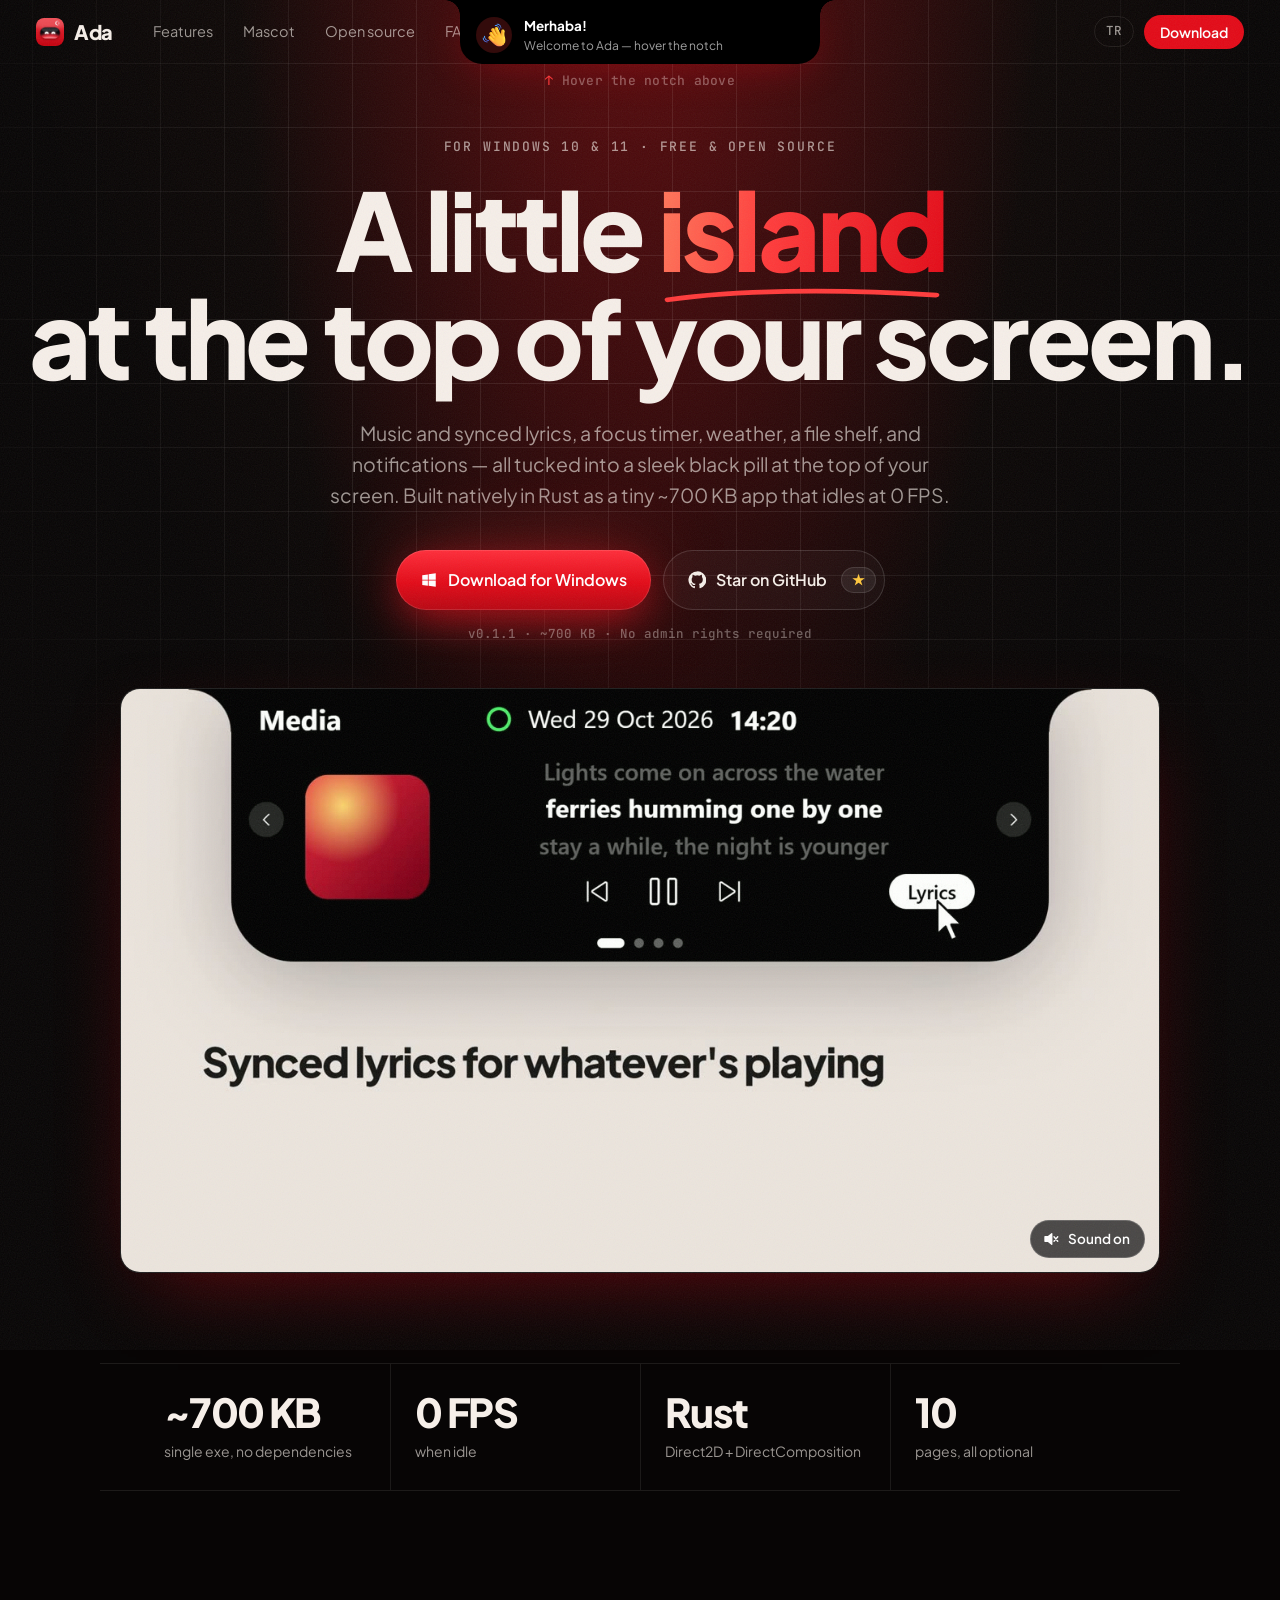
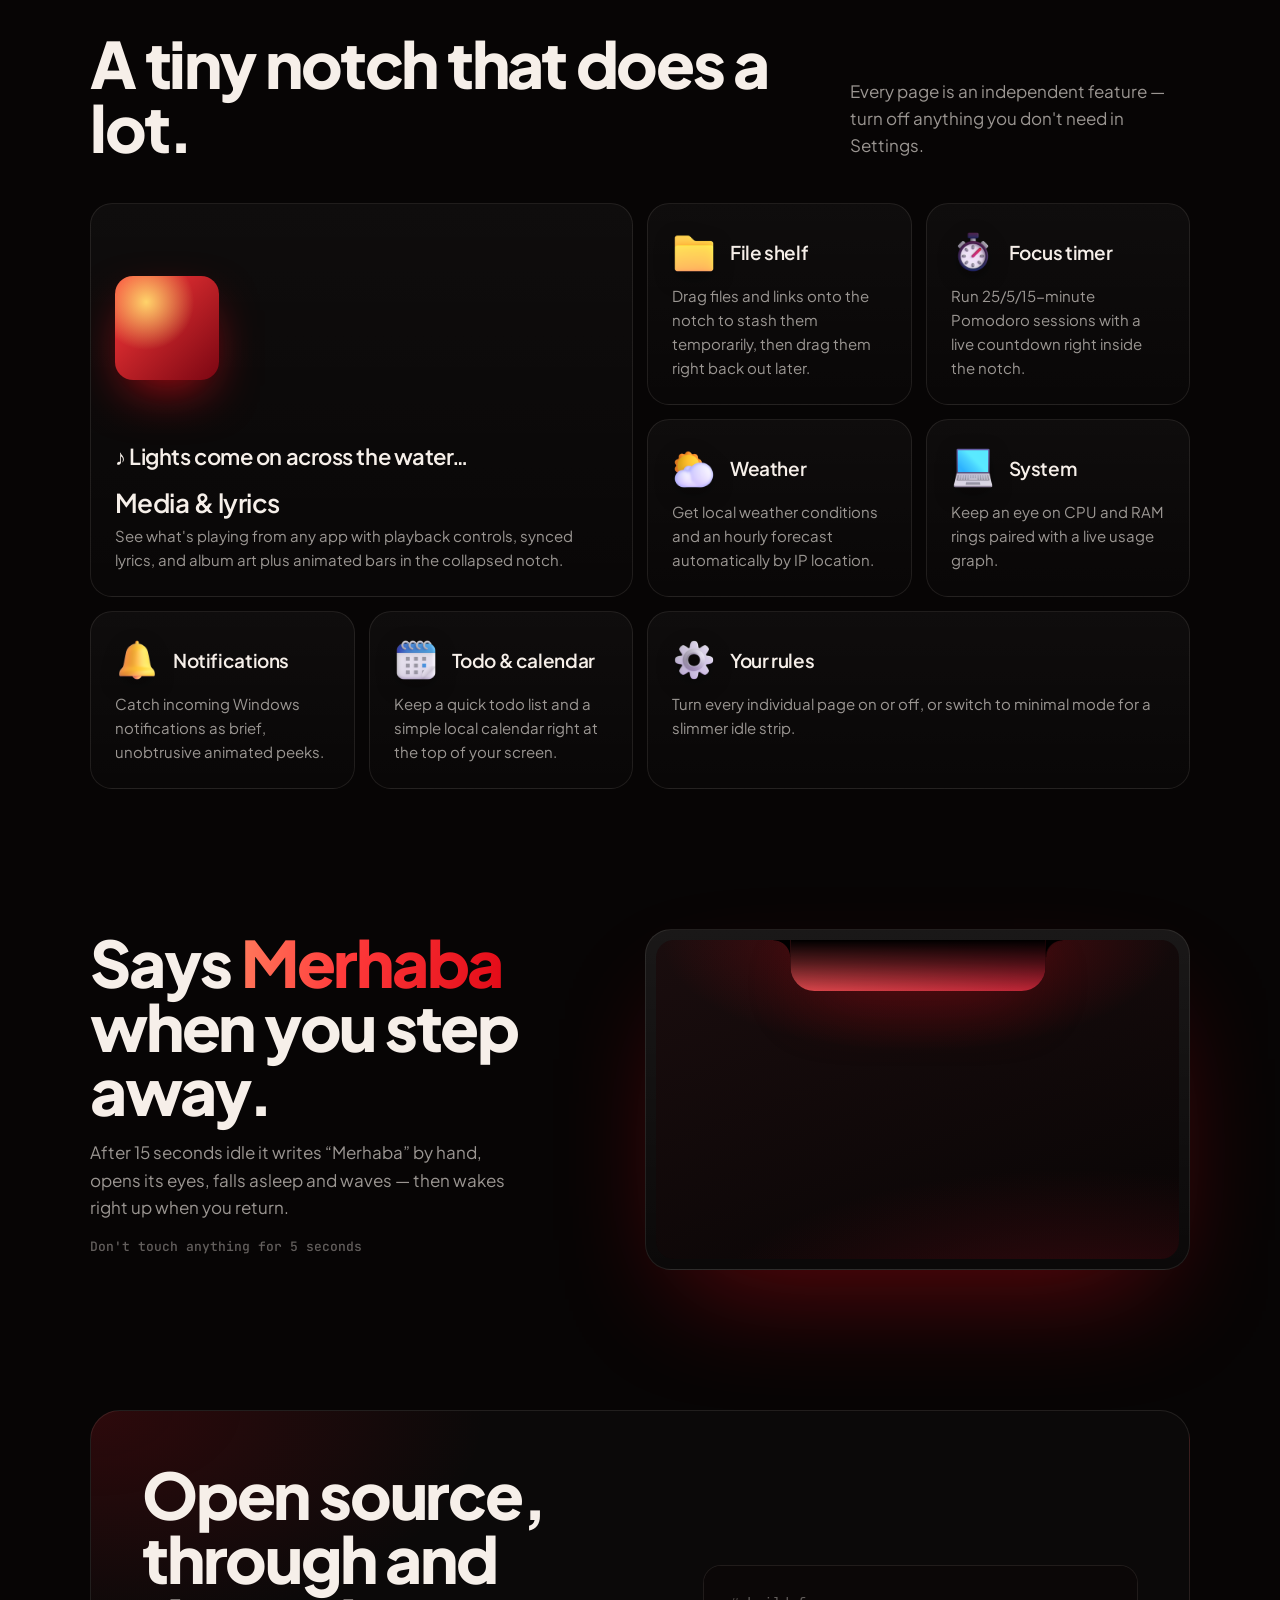
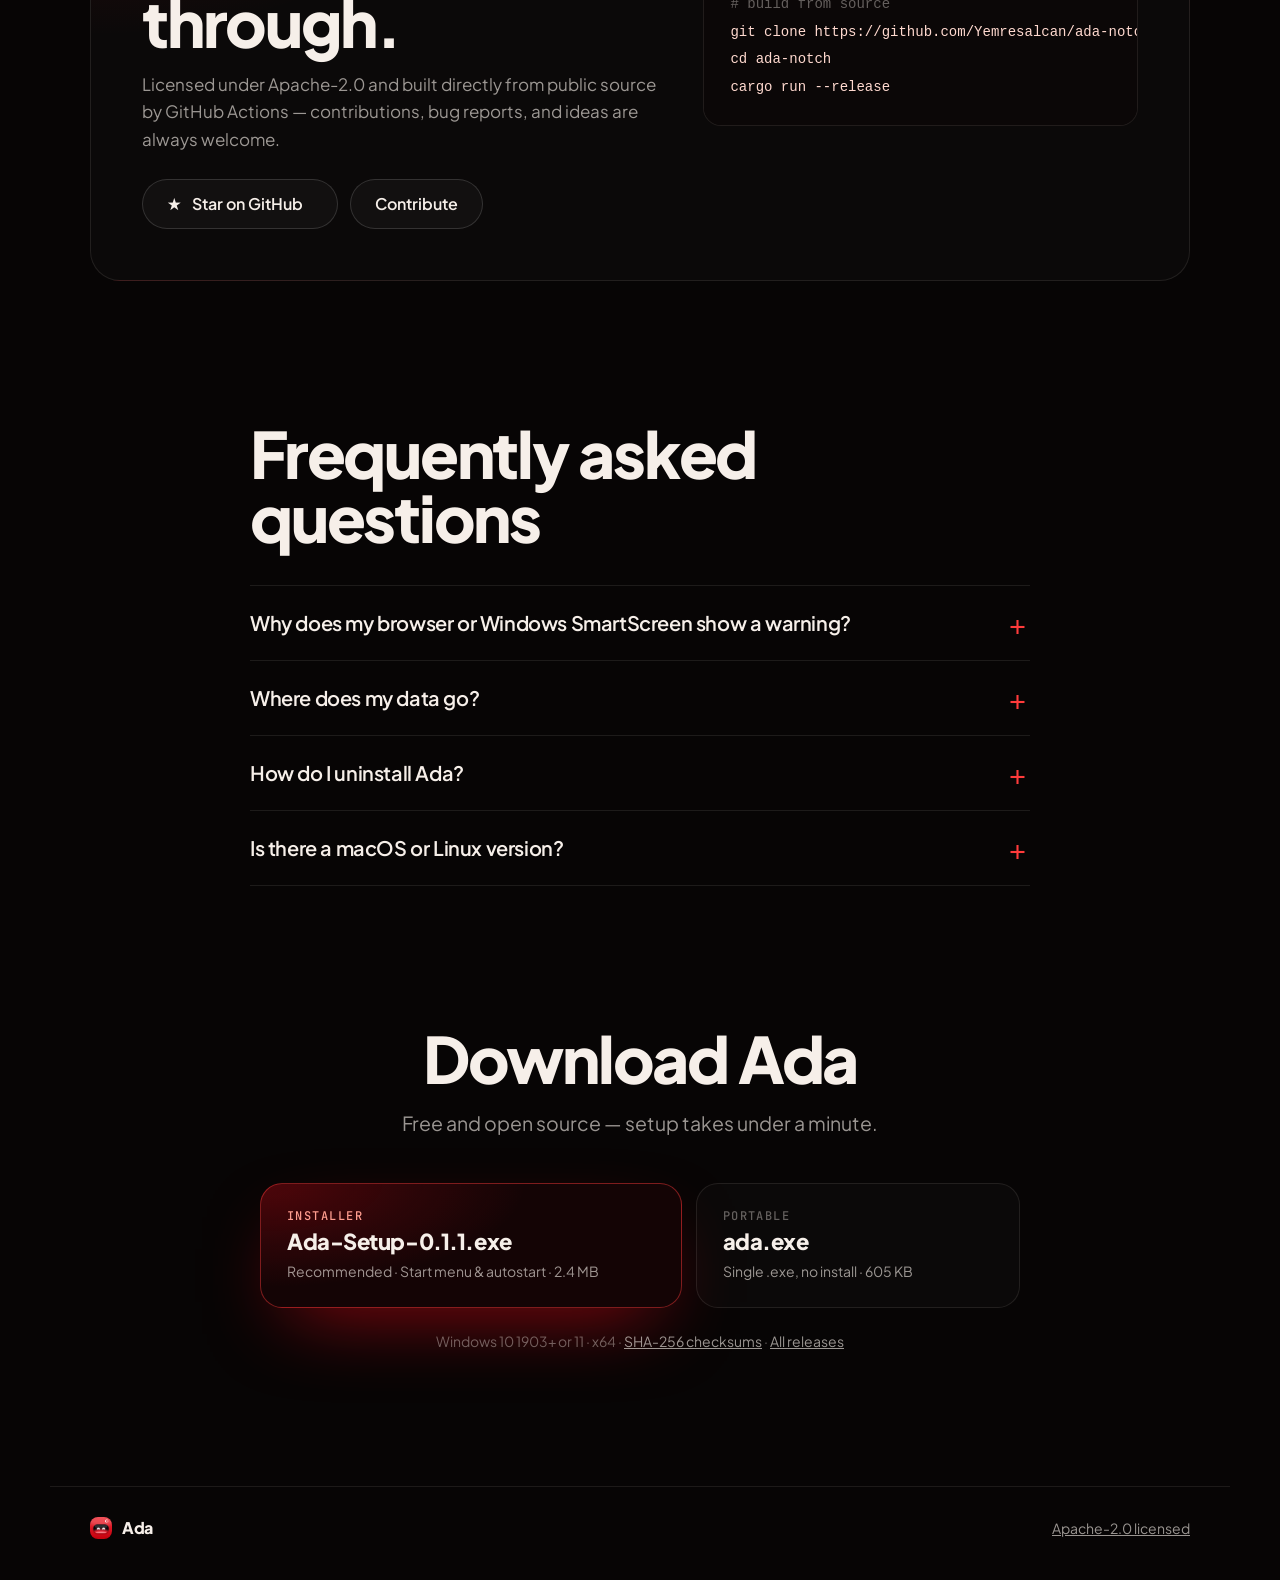
==== commit dba4396b: "Website: phones keep the nav below the notch; touch screens say tap instead of hover" ====
--- a/docs/index.html
+++ b/docs/index.html
@@ -4,19 +4,141 @@
   <meta charset="utf-8">
   <meta name="viewport" content="width=device-width, initial-scale=1">
   <title>Ada — Dynamic Island for Windows</title>
-  <meta name="description" content="Ada is a free, open-source Dynamic Island-style notch for Windows 10 and 11, written natively in Rust with media controls, synced lyrics, a focus timer, weather, and a file shelf.">
+  <meta name="description" content="Ada is a free, open-source Dynamic Island for Windows 10 and 11: a small black notch at the top of the screen with media controls and synced lyrics, a focus timer, weather, CPU/RAM, a file shelf, todos, a calendar and notifications. Native Rust, ~700 KB, 0 FPS when idle.">
+  <meta name="keywords" content="Dynamic Island for Windows, Windows notch, Windows 11 Dynamic Island, Windows 10, notch app, synced lyrics, now playing, focus timer, open source, Rust">
+  <meta name="author" content="Yemresalcan">
+  <meta name="robots" content="index, follow, max-image-preview:large">
+  <link rel="canonical" href="https://yemresalcan.github.io/ada-notch/">
+
+  <!-- Open Graph -->
+  <meta property="og:type" content="website">
+  <meta property="og:site_name" content="Ada">
+  <meta property="og:url" content="https://yemresalcan.github.io/ada-notch/">
+  <meta property="og:title" content="Ada — a Dynamic Island for Windows">
+  <meta property="og:description" content="Free, open-source notch for Windows 10 & 11: now playing with synced lyrics, focus timer, weather, CPU/RAM, file shelf and more. Native Rust, ~700 KB.">
+  <meta property="og:image" content="https://yemresalcan.github.io/ada-notch/assets/og.png">
+  <meta property="og:image:width" content="1200">
+  <meta property="og:image:height" content="630">
+  <meta property="og:image:alt" content="Ada app icon with the text: A Dynamic Island for Windows — ~700 KB, Rust, free and open source">
+  <meta property="og:video" content="https://yemresalcan.github.io/ada-notch/assets/ada-promo.mp4">
+  <meta property="og:video:type" content="video/mp4">
+  <meta property="og:video:width" content="1920">
+  <meta property="og:video:height" content="1080">
+  <meta property="og:locale" content="en_US">
+  <meta property="og:locale:alternate" content="tr_TR">
+
+  <!-- X / Twitter -->
+  <meta name="twitter:card" content="summary_large_image">
+  <meta name="twitter:site" content="@yesdev_exe">
+  <meta name="twitter:creator" content="@yesdev_exe">
+  <meta name="twitter:title" content="Ada — a Dynamic Island for Windows">
+  <meta name="twitter:description" content="Free, open-source notch for Windows 10 & 11. Native Rust, ~700 KB, 0 FPS when idle.">
+  <meta name="twitter:image" content="https://yemresalcan.github.io/ada-notch/assets/og.png">
+  <meta name="twitter:image:alt" content="Ada — a Dynamic Island for Windows">
+
   <meta name="theme-color" content="#070505">
-  <meta property="og:title" content="Ada — Dynamic Island for Windows">
-  <meta property="og:description" content="A free, open-source Dynamic Island-style notch for Windows 10 & 11.">
-  <meta property="og:image" content="assets/og.png">
-  <meta property="og:type" content="website">
   <link rel="icon" type="image/png" href="assets/favicon.png">
   <link rel="apple-touch-icon" href="assets/icon.png">
+  <link rel="alternate" type="text/plain" title="LLM summary" href="llms.txt">
   <link rel="preconnect" href="https://fonts.googleapis.com">
   <link rel="preconnect" href="https://fonts.gstatic.com" crossorigin>
   <link href="https://fonts.googleapis.com/css2?family=Caveat:wght@600&family=JetBrains+Mono:wght@500&family=Plus+Jakarta+Sans:wght@400;500;600;700;800&display=swap" rel="stylesheet">
-  <link rel="stylesheet" href="notch.css?v=9">
-  <link rel="stylesheet" href="styles.css?v=9">
+  <link rel="stylesheet" href="notch.css?v=12">
+  <link rel="stylesheet" href="styles.css?v=12">
+
+  <script type="application/ld+json">
+  {
+    "@context": "https://schema.org",
+    "@graph": [
+      {
+        "@type": "SoftwareApplication",
+        "@id": "https://yemresalcan.github.io/ada-notch/#app",
+        "name": "Ada",
+        "alternateName": "Ada notch",
+        "description": "A free, open-source Dynamic Island-style notch for Windows 10 and 11 with media controls and synced lyrics, a focus timer, weather, CPU and RAM monitor, file shelf, todos, a local calendar, notification previews and an idle mascot.",
+        "applicationCategory": "UtilitiesApplication",
+        "operatingSystem": "Windows 10, Windows 11",
+        "url": "https://yemresalcan.github.io/ada-notch/",
+        "downloadUrl": "https://github.com/Yemresalcan/ada-notch/releases/latest",
+        "installUrl": "https://github.com/Yemresalcan/ada-notch/releases/latest",
+        "image": "https://yemresalcan.github.io/ada-notch/assets/og.png",
+        "screenshot": "https://yemresalcan.github.io/ada-notch/screenshot.png",
+        "fileSize": "700KB",
+        "license": "https://www.apache.org/licenses/LICENSE-2.0",
+        "isAccessibleForFree": true,
+        "offers": { "@type": "Offer", "price": "0", "priceCurrency": "USD" },
+        "author": { "@type": "Person", "name": "Yemresalcan", "url": "https://github.com/Yemresalcan" },
+        "codeRepository": "https://github.com/Yemresalcan/ada-notch",
+        "programmingLanguage": "Rust",
+        "featureList": [
+          "Now playing from any app with synced lyrics",
+          "Pomodoro focus timer",
+          "Local weather (location by IP, no setup)",
+          "CPU and RAM monitor",
+          "File and link shelf with drag and drop",
+          "Todo list and local calendar",
+          "Windows notification previews",
+          "Idle mascot that says Merhaba",
+          "Every page can be turned off in Settings"
+        ],
+        "video": {
+          "@type": "VideoObject",
+          "name": "Ada — a Dynamic Island for Windows",
+          "description": "23-second demo of Ada: synced lyrics, focus timer, weather, CPU/RAM and the idle mascot.",
+          "contentUrl": "https://yemresalcan.github.io/ada-notch/assets/ada-promo.mp4",
+          "thumbnailUrl": "https://yemresalcan.github.io/ada-notch/assets/ada-promo-poster.jpg",
+          "uploadDate": "2026-10-29",
+          "duration": "PT24S"
+        }
+      },
+      {
+        "@type": "WebSite",
+        "@id": "https://yemresalcan.github.io/ada-notch/#site",
+        "url": "https://yemresalcan.github.io/ada-notch/",
+        "name": "Ada",
+        "inLanguage": ["en", "tr"],
+        "about": { "@id": "https://yemresalcan.github.io/ada-notch/#app" }
+      },
+      {
+        "@type": "FAQPage",
+        "mainEntity": [
+          {
+            "@type": "Question",
+            "name": "Why does my browser or Windows SmartScreen show a warning?",
+            "acceptedAnswer": {
+              "@type": "Answer",
+              "text": "Ada is new and not yet code-signed, so browsers and SmartScreen show a standard reputation warning — not a virus detection. Verify the download with SHA-256 against SHA256SUMS.txt, then choose “More info → Run anyway”."
+            }
+          },
+          {
+            "@type": "Question",
+            "name": "Where does my data go?",
+            "acceptedAnswer": {
+              "@type": "Answer",
+              "text": "Everything stays local in %APPDATA%\\Ada with zero telemetry. Only weather (MET Norway, location by IP) and synced lyrics (LRCLIB) are fetched when enabled."
+            }
+          },
+          {
+            "@type": "Question",
+            "name": "How do I uninstall Ada?",
+            "acceptedAnswer": {
+              "@type": "Answer",
+              "text": "Uninstall anytime from Settings › Apps, with an optional prompt to remove your local data. For the portable ada.exe, simply delete the file."
+            }
+          },
+          {
+            "@type": "Question",
+            "name": "Is there a macOS or Linux version?",
+            "acceptedAnswer": {
+              "@type": "Answer",
+              "text": "Windows only — the notch idea comes from Mac, and Ada brings it natively to Windows 10 and 11."
+            }
+          }
+        ]
+      }
+    ]
+  }
+  </script>
 </head>
 <body>
   <div class="grain" aria-hidden="true"></div>
@@ -45,7 +167,7 @@
     <section class="hero">
       <div class="hero-beam" aria-hidden="true"></div>
       <div class="hero-spot" aria-hidden="true"></div>
-      <p class="hint"><span class="hint-arrow">↑</span> <span data-i18n="hero.hint">Hover the notch above</span></p>
+      <p class="hint"><span class="hint-arrow">↑</span> <span class="hint-hover" data-i18n="hero.hint">Hover the notch above</span><span class="hint-touch" data-i18n="hero.hint_touch">Tap the notch above</span></p>
       <p class="eyebrow reveal" data-i18n="hero.eyebrow">For Windows 10 &amp; 11 · Free &amp; open source</p>
       <h1 class="reveal" data-i18n-html="hero.title_html">A little <em>island</em><br>at the top of your screen.</h1>
       <p class="lede reveal" data-i18n="hero.sub">Music and synced lyrics, a focus timer, weather, a file shelf, and notifications — all tucked into a sleek black pill at the top of your screen. Built natively in Rust as a tiny ~700 KB app that idles at 0 FPS.</p>
@@ -63,7 +185,8 @@
       <p class="meta reveal" data-i18n="hero.meta">v0.1.1 · ~700 KB · No admin rights required</p>
       <div class="hero-video reveal">
         <video id="promo" src="assets/ada-promo.mp4" poster="assets/ada-promo-poster.jpg"
-          muted autoplay loop playsinline preload="auto" aria-label="Ada promo video"></video>
+          muted autoplay loop playsinline preload="auto" aria-label="Ada promo video"
+          title="Ada demo: synced lyrics, focus timer, weather, CPU/RAM and the idle mascot"></video>
         <button class="sound-btn" id="promo-sound" type="button" aria-pressed="false">
           <svg viewBox="0 0 24 24" aria-hidden="true"><path d="M4 9v6h4l5 4V5L8 9H4z"/><path class="wave" d="M16 9a4 4 0 0 1 0 6M18.5 6.5a7.5 7.5 0 0 1 0 11"/><path class="x" d="M16 9l5 6M21 9l-5 6"/></svg>
           <span class="lbl-on" data-i18n="hero.sound_on">Sound on</span>
@@ -226,9 +349,9 @@
     <span><a href="https://github.com/Yemresalcan/ada-notch/blob/main/LICENSE" data-i18n="footer.license">Apache-2.0 licensed</a></span>
   </footer>
 
-  <script src="notch.js?v=9" defer></script>
-  <script src="js/i18n.js?v=9" defer></script>
-  <script src="js/release.js?v=9" defer></script>
-  <script src="main.js?v=9" defer></script>
+  <script src="notch.js?v=12" defer></script>
+  <script src="js/i18n.js?v=12" defer></script>
+  <script src="js/release.js?v=12" defer></script>
+  <script src="main.js?v=12" defer></script>
 </body>
 </html>
--- a/docs/notch.css
+++ b/docs/notch.css
@@ -233,6 +233,6 @@
   z-index: 1;
 }
 @media (max-width: 600px) {
-  .ada:not(.ada-demo) { transform: translateX(-50%) scale(0.86); transform-origin: 50% 0; }
+  .ada:not(.ada-demo) { transform: translateX(-50%) scale(0.8); transform-origin: 50% 0; }
   .ada-demo { transform: translateX(-50%) scale(1.25); }
 }
--- a/docs/styles.css
+++ b/docs/styles.css
@@ -229,6 +229,11 @@
 .hint-arrow { display: inline-block; animation: nudge 1.6s ease-in-out infinite; color: var(--red-hot); }
 @keyframes nudge { 50% { transform: translateY(-5px); } }
 body.notch-touched .hint { opacity: 0; }
+.hint-touch { display: none; }
+@media (hover: none) {
+  .hint-hover { display: none; }
+  .hint-touch { display: inline; }
+}
 .eyebrow {
   margin: 0 0 22px;
   font: 500 13px/1 var(--mono);
@@ -537,6 +542,10 @@
   .card-wide { grid-column: auto; grid-row: auto; }
   .nav .btn-small { display: none; }
   .features, .mascot, .opensource, .faq, .download { padding-top: 96px; }
+  /* Phones: the nav row sits below the notch (peek is 64 x 0.8 = 51 px tall). */
+  .nav { padding-top: 56px; }
+  .hint { top: 112px; }
+  .hero { padding-top: 168px; }
 }
 @media (prefers-reduced-motion: reduce) {
   *, *::before, *::after { animation-duration: 0.01ms !important; animation-iteration-count: 1 !important; transition-duration: 0.01ms !important; }
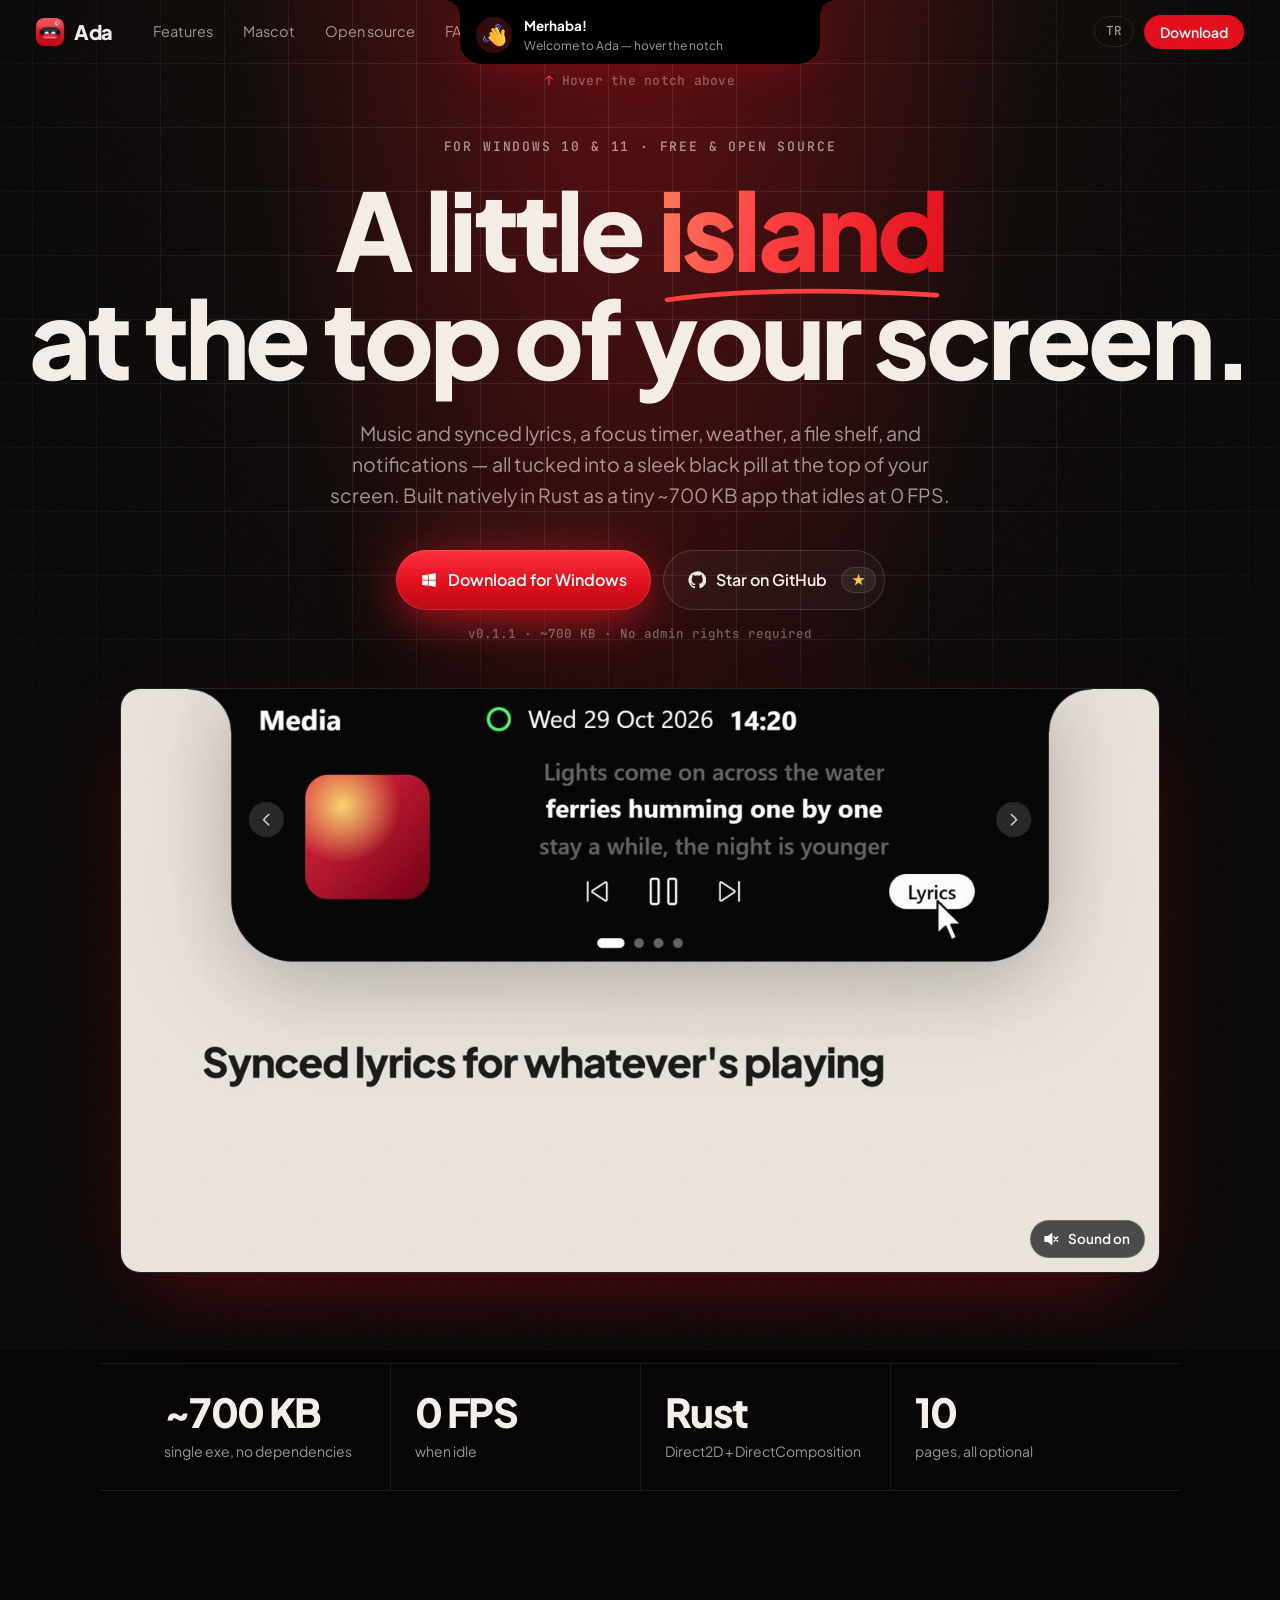
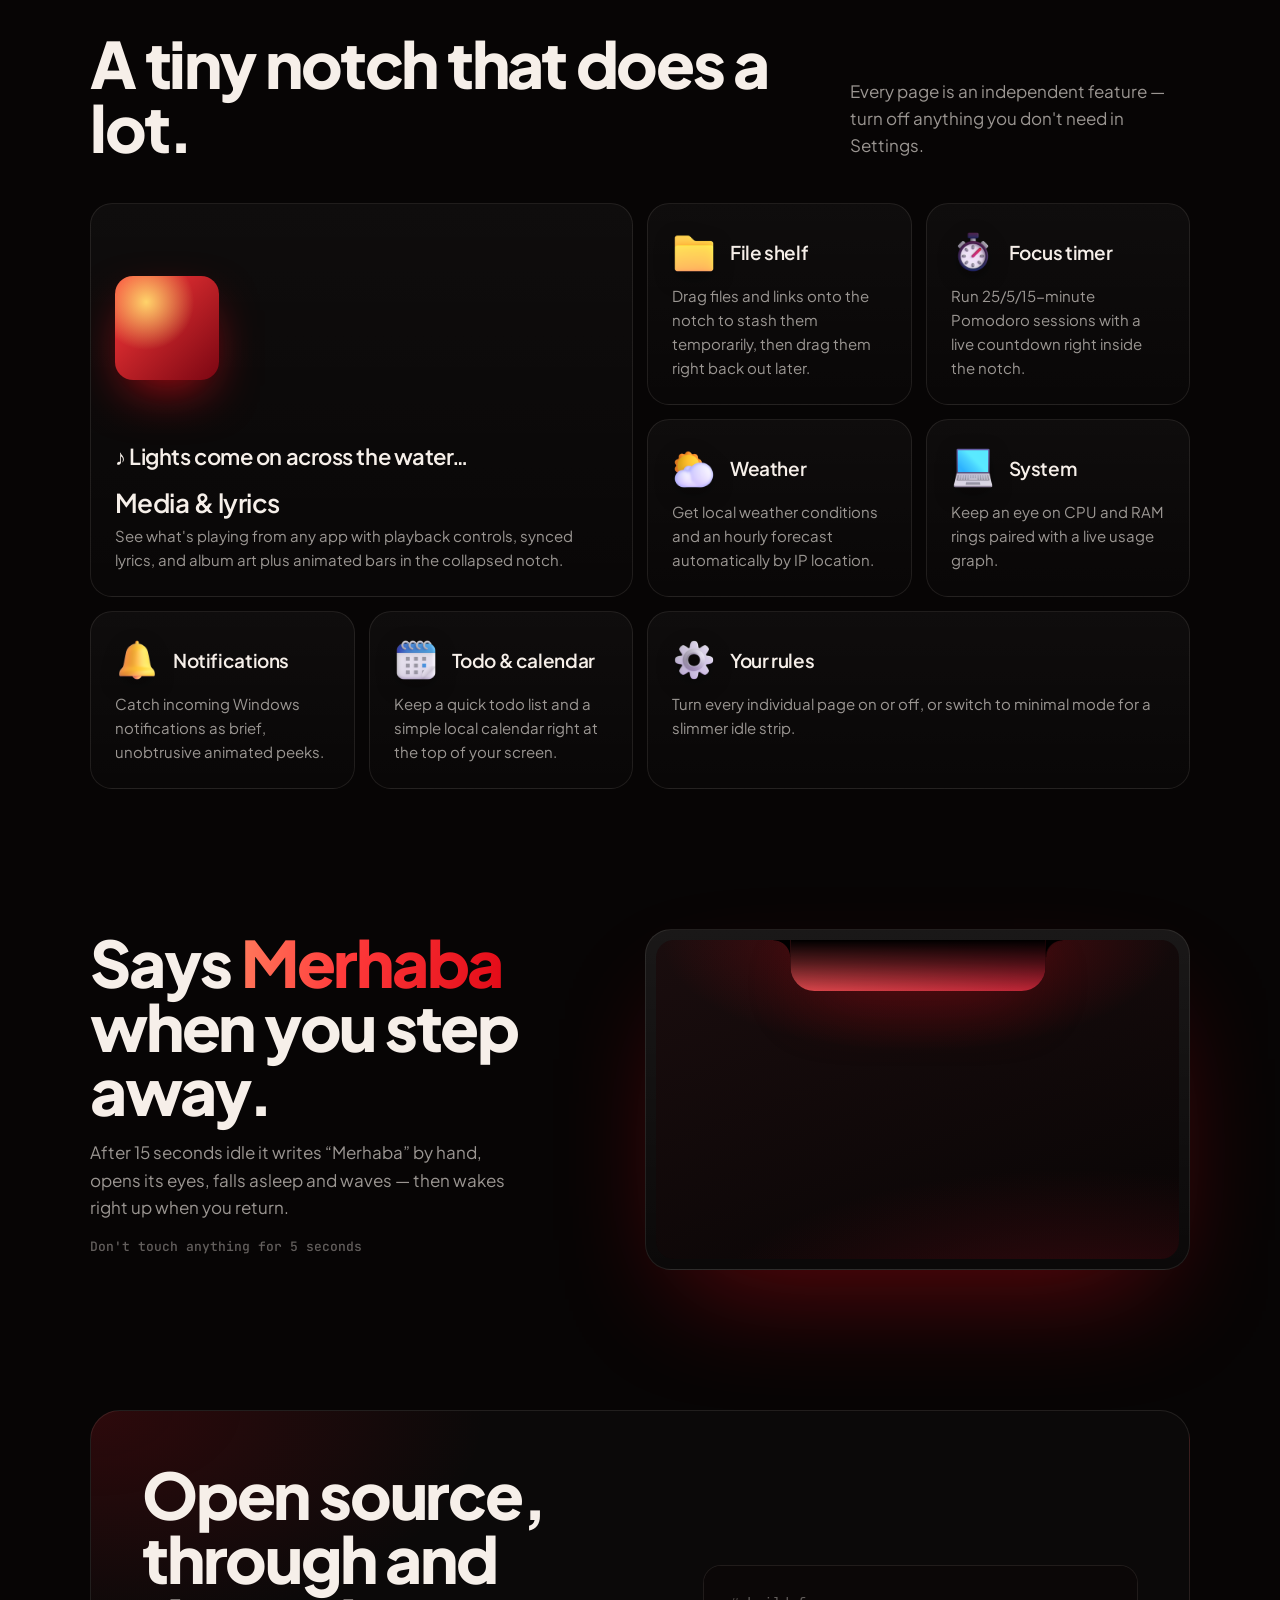
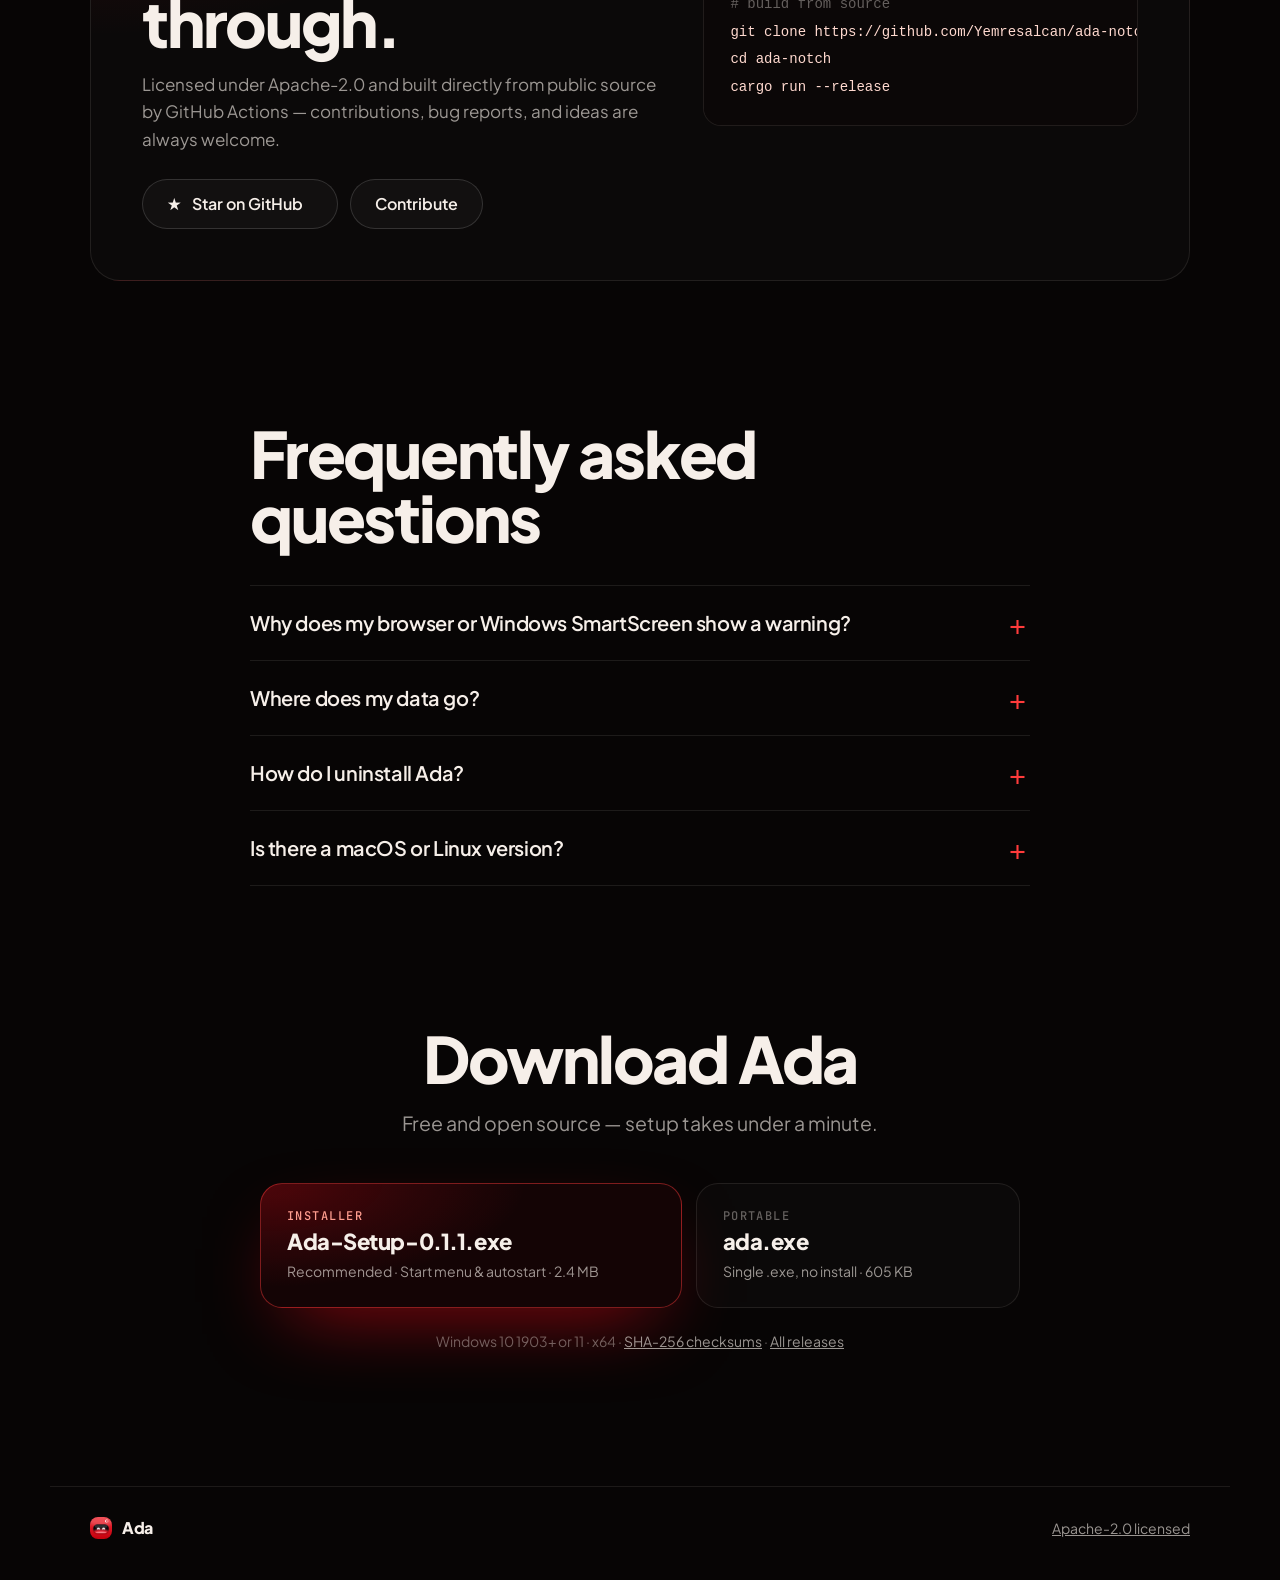
==== commit b63164ec: "Website: one-column feature grid on phones (span-2 card no longer adds a second column)" ====
--- a/docs/index.html
+++ b/docs/index.html
@@ -43,8 +43,8 @@
   <link rel="preconnect" href="https://fonts.googleapis.com">
   <link rel="preconnect" href="https://fonts.gstatic.com" crossorigin>
   <link href="https://fonts.googleapis.com/css2?family=Caveat:wght@600&family=JetBrains+Mono:wght@500&family=Plus+Jakarta+Sans:wght@400;500;600;700;800&display=swap" rel="stylesheet">
-  <link rel="stylesheet" href="notch.css?v=12">
-  <link rel="stylesheet" href="styles.css?v=12">
+  <link rel="stylesheet" href="notch.css?v=13">
+  <link rel="stylesheet" href="styles.css?v=13">
 
   <script type="application/ld+json">
   {
@@ -349,9 +349,9 @@
     <span><a href="https://github.com/Yemresalcan/ada-notch/blob/main/LICENSE" data-i18n="footer.license">Apache-2.0 licensed</a></span>
   </footer>
 
-  <script src="notch.js?v=12" defer></script>
-  <script src="js/i18n.js?v=12" defer></script>
-  <script src="js/release.js?v=12" defer></script>
-  <script src="main.js?v=12" defer></script>
+  <script src="notch.js?v=13" defer></script>
+  <script src="js/i18n.js?v=13" defer></script>
+  <script src="js/release.js?v=13" defer></script>
+  <script src="main.js?v=13" defer></script>
 </body>
 </html>
--- a/docs/styles.css
+++ b/docs/styles.css
@@ -539,7 +539,8 @@
   body { font-size: 16px; }
   .hero-video { margin-top: 32px; border-radius: 14px; }
   .grid, .dl-grid { grid-template-columns: 1fr; }
-  .card-wide { grid-column: auto; grid-row: auto; }
+  /* One column on phones: a span-2 card would add an implicit second column. */
+  .card-wide, .card-span2 { grid-column: auto; grid-row: auto; }
   .nav .btn-small { display: none; }
   .features, .mascot, .opensource, .faq, .download { padding-top: 96px; }
   /* Phones: the nav row sits below the notch (peek is 64 x 0.8 = 51 px tall). */
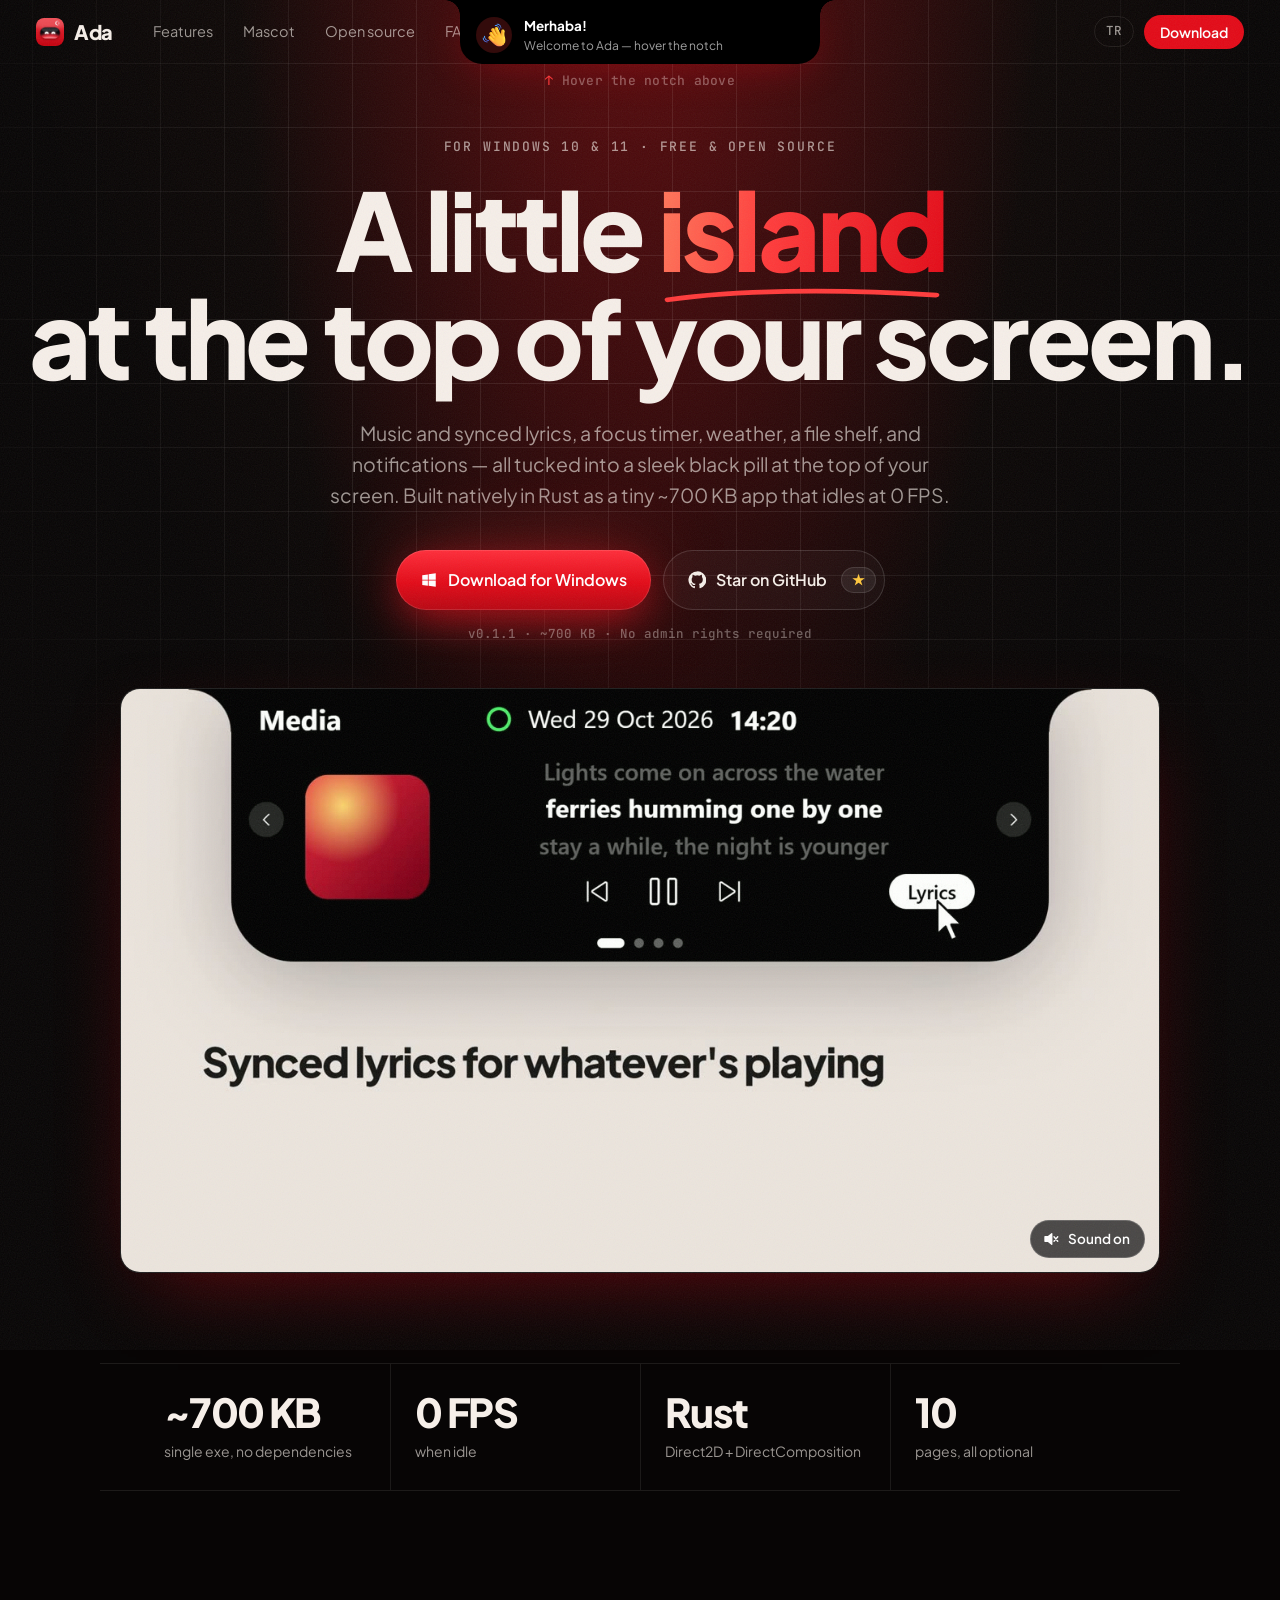
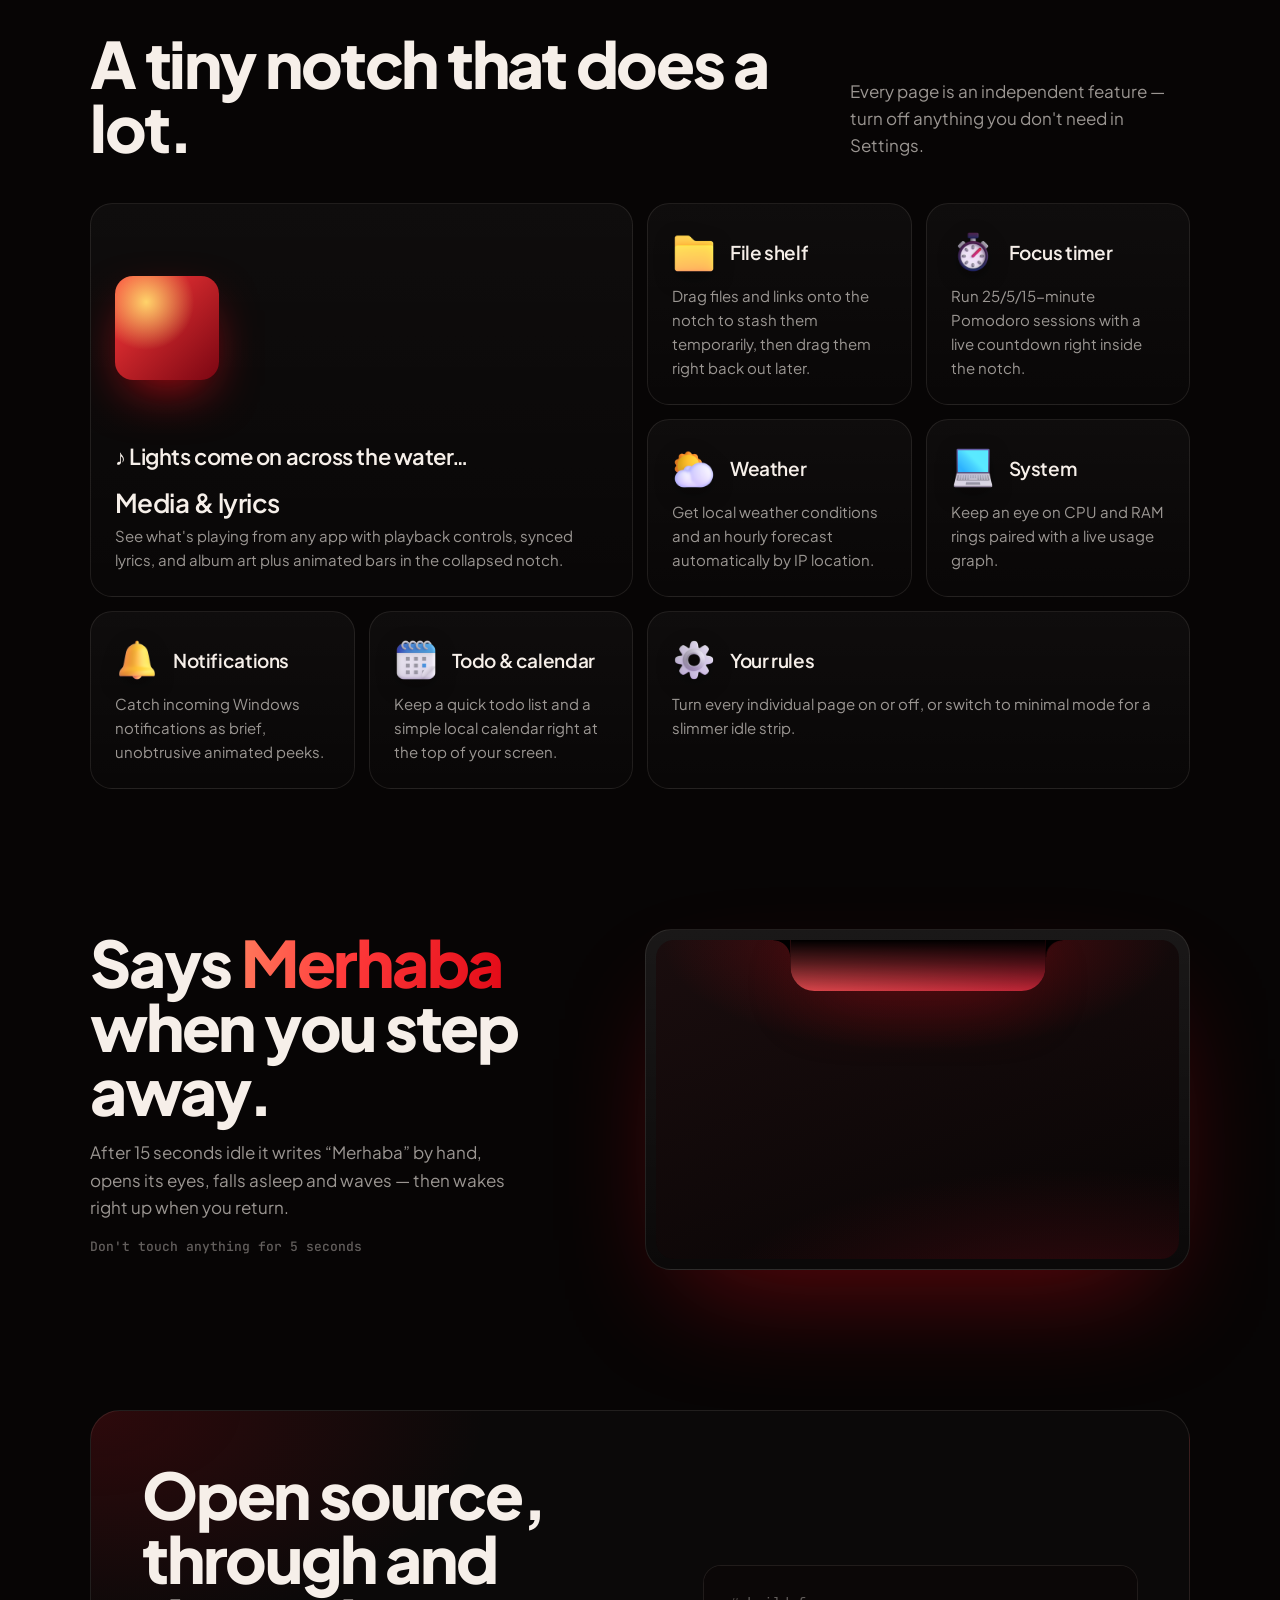
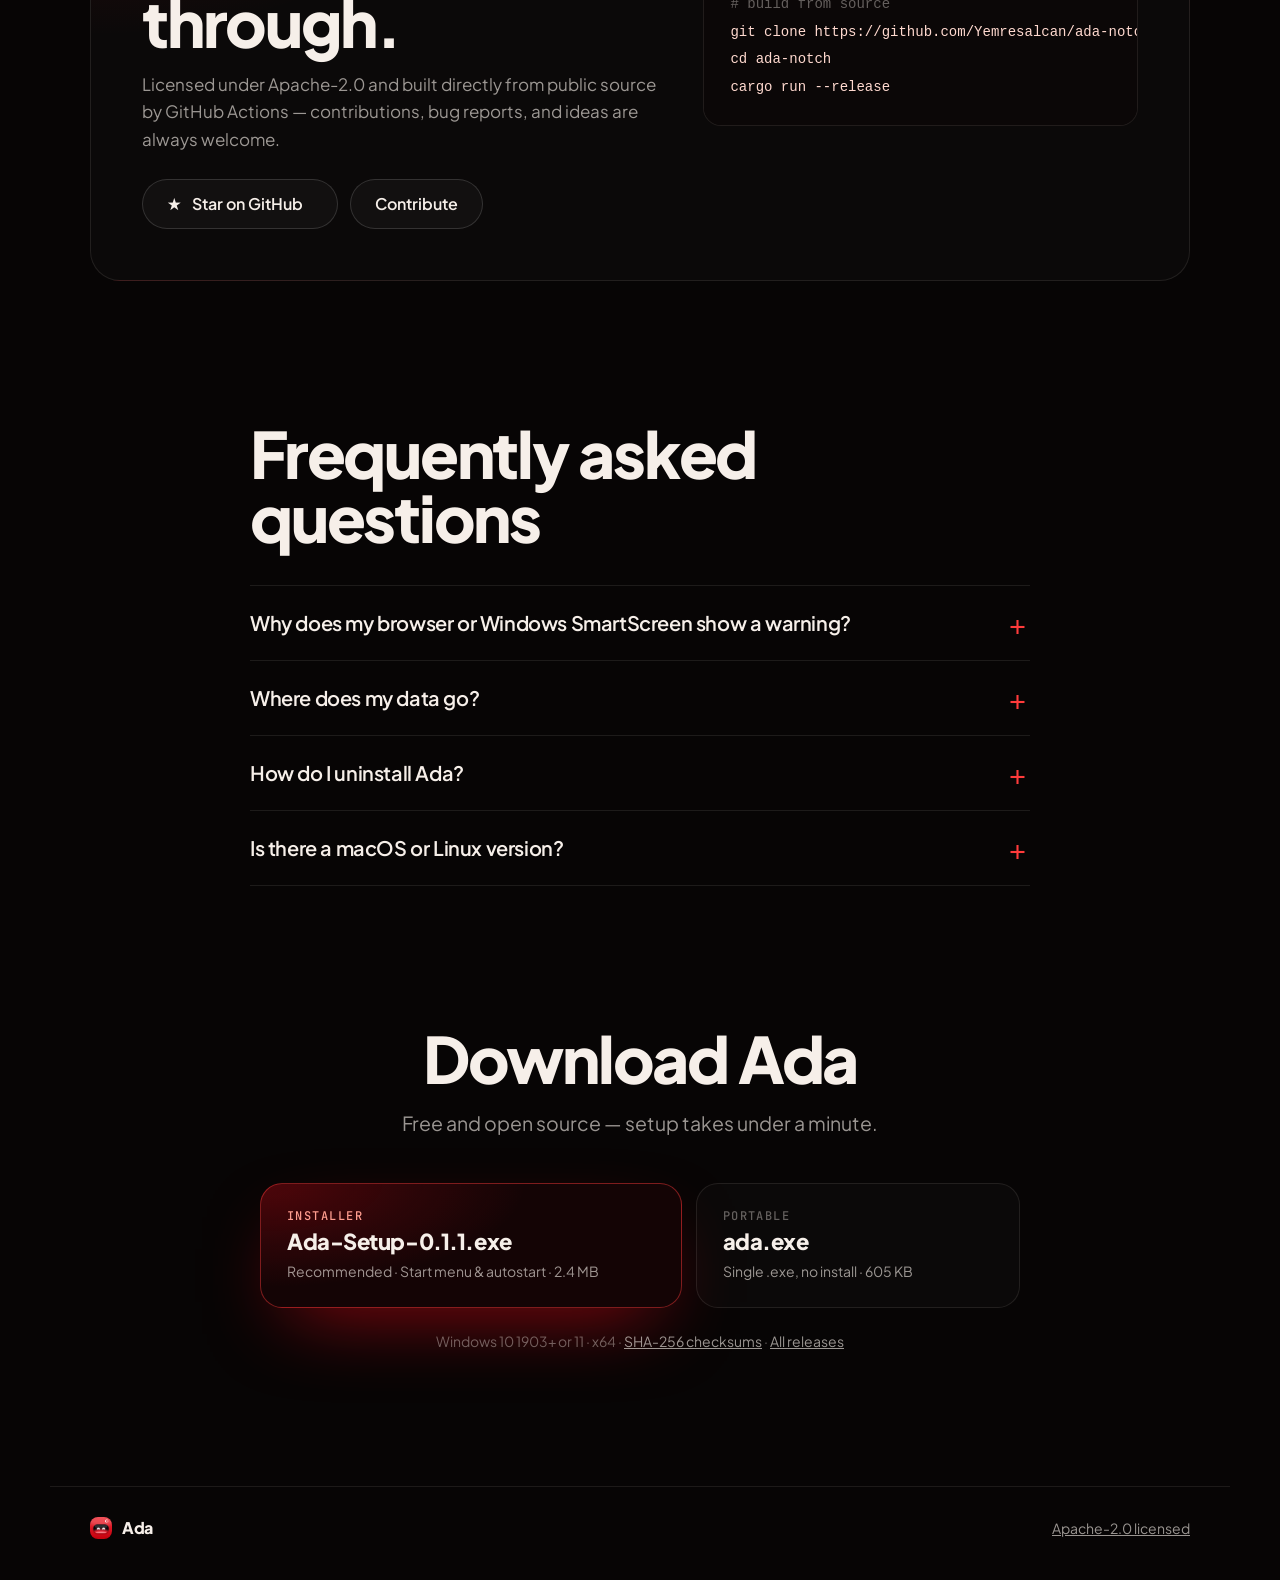
==== commit 5a1e17f0: "Website: full ISO datetime with time zone for the video uploadDate" ====
--- a/docs/index.html
+++ b/docs/index.html
@@ -87,7 +87,7 @@
           "description": "23-second demo of Ada: synced lyrics, focus timer, weather, CPU/RAM and the idle mascot.",
           "contentUrl": "https://yemresalcan.github.io/ada-notch/assets/ada-promo.mp4",
           "thumbnailUrl": "https://yemresalcan.github.io/ada-notch/assets/ada-promo-poster.jpg",
-          "uploadDate": "2026-10-29",
+          "uploadDate": "2026-10-29T22:13:00+03:00",
           "duration": "PT24S"
         }
       },
